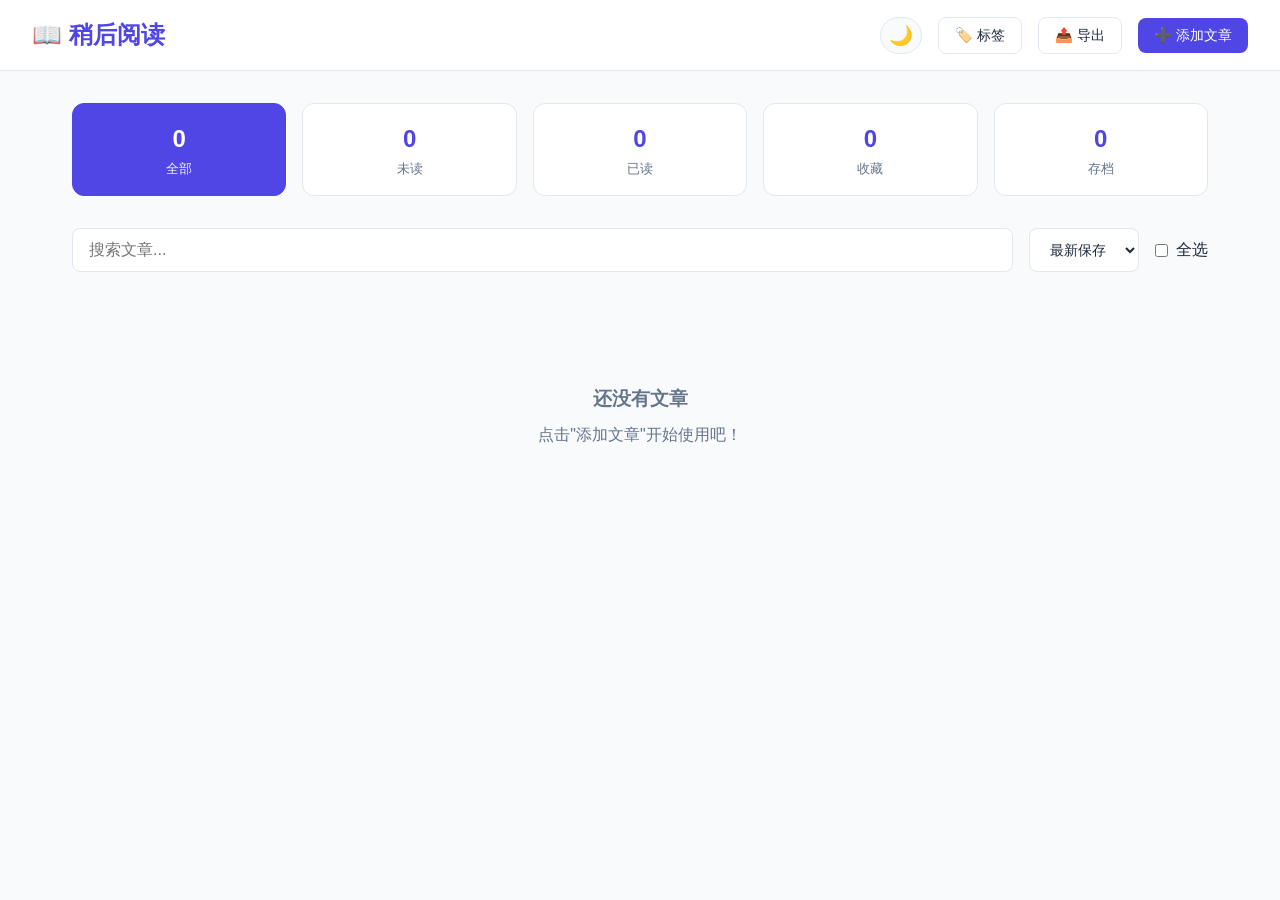
==== static/index_v3.html @ 55e2650b "v1.0.0: Initial release Features: - 文章抓取和保存 (trafilatura) - 标签管理 - 已读/收藏/存档 - 高亮笔记 - 批量操作 - 图片本地化 - " ====
<!DOCTYPE html>
<html lang="zh-CN">
<head>
    <meta charset="UTF-8">
    <meta name="viewport" content="width=device-width, initial-scale=1.0">
    <title>📖 稍后阅读 - ReadLater</title>
    <style>
        * {
            margin: 0;
            padding: 0;
            box-sizing: border-box;
        }
        
        :root {
            --primary: #4f46e5;
            --primary-light: #818cf8;
            --bg: #f8fafc;
            --card-bg: #ffffff;
            --text: #1e293b;
            --text-light: #64748b;
            --border: #e2e8f0;
            --success: #10b981;
            --warning: #f59e0b;
            --danger: #ef4444;
            --archive: #8b5cf6;
        }
        
        /* 暗色模式 */
        [data-theme="dark"] {
            --primary: #818cf8;
            --primary-light: #a5b4fc;
            --bg: #0f172a;
            --card-bg: #1e293b;
            --text: #f1f5f9;
            --text-light: #94a3b8;
            --border: #334155;
        }
        
        body {
            font-family: -apple-system, BlinkMacSystemFont, 'Segoe UI', Roboto, sans-serif;
            background: var(--bg);
            color: var(--text);
            line-height: 1.6;
        }
        
        /* 导航栏 */
        .navbar {
            background: var(--card-bg);
            border-bottom: 1px solid var(--border);
            padding: 1rem 2rem;
            display: flex;
            justify-content: space-between;
            align-items: center;
            position: sticky;
            top: 0;
            z-index: 100;
        }
        
        .navbar h1 {
            font-size: 1.5rem;
            color: var(--primary);
        }
        
        .navbar-actions {
            display: flex;
            gap: 1rem;
            align-items: center;
        }
        
        /* 按钮 */
        .btn {
            padding: 0.5rem 1rem;
            border-radius: 8px;
            border: none;
            cursor: pointer;
            font-size: 0.9rem;
            transition: all 0.2s;
            display: inline-flex;
            align-items: center;
            gap: 0.5rem;
        }
        
        .btn-primary {
            background: var(--primary);
            color: white;
        }
        
        .btn-primary:hover {
            background: var(--primary-light);
        }
        
        .btn-ghost {
            background: transparent;
            color: var(--text);
            border: 1px solid var(--border);
        }
        
        .btn-ghost:hover {
            background: var(--bg);
        }
        
        .btn-danger {
            background: var(--danger);
            color: white;
        }
        
        .btn-success {
            background: var(--success);
            color: white;
        }
        
        .btn-warning {
            background: var(--warning);
            color: white;
        }
        
        .btn-sm {
            padding: 0.3rem 0.6rem;
            font-size: 0.85rem;
        }
        
        /* 主布局 */
        .container {
            max-width: 1200px;
            margin: 0 auto;
            padding: 2rem;
        }
        
        /* 统计卡片 */
        .stats {
            display: grid;
            grid-template-columns: repeat(auto-fit, minmax(120px, 1fr));
            gap: 1rem;
            margin-bottom: 2rem;
        }
        
        .stat-card {
            background: var(--card-bg);
            border-radius: 12px;
            padding: 1rem;
            text-align: center;
            border: 1px solid var(--border);
            cursor: pointer;
            transition: all 0.2s;
        }
        
        .stat-card:hover {
            transform: translateY(-2px);
            box-shadow: 0 4px 12px rgba(0,0,0,0.1);
        }
        
        .stat-card.active {
            border-color: var(--primary);
            background: var(--primary);
            color: white;
        }
        
        .stat-number {
            font-size: 1.5rem;
            font-weight: bold;
            color: var(--primary);
        }
        
        .stat-card.active .stat-number {
            color: white;
        }
        
        .stat-label {
            color: var(--text-light);
            font-size: 0.8rem;
        }
        
        .stat-card.active .stat-label {
            color: rgba(255,255,255,0.9);
        }
        
        /* 搜索和工具栏 */
        .toolbar {
            display: flex;
            gap: 1rem;
            margin-bottom: 1.5rem;
            flex-wrap: wrap;
            align-items: center;
        }
        
        .search-input {
            flex: 1;
            min-width: 200px;
            padding: 0.75rem 1rem;
            border: 1px solid var(--border);
            border-radius: 8px;
            font-size: 1rem;
            outline: none;
            background: var(--card-bg);
            color: var(--text);
            transition: border-color 0.2s;
        }
        
        .search-input:focus {
            border-color: var(--primary);
        }
        
        .sort-select {
            padding: 0.75rem 1rem;
            border: 1px solid var(--border);
            border-radius: 8px;
            font-size: 0.9rem;
            background: var(--card-bg);
            color: var(--text);
            cursor: pointer;
        }
        
        /* 筛选按钮 */
        .filters {
            display: flex;
            gap: 0.5rem;
            margin-bottom: 1.5rem;
            flex-wrap: wrap;
        }
        
        .filter-btn {
            padding: 0.4rem 0.8rem;
            border-radius: 20px;
            border: 1px solid var(--border);
            background: var(--card-bg);
            cursor: pointer;
            font-size: 0.85rem;
            transition: all 0.2s;
            color: var(--text);
        }
        
        .filter-btn.active {
            background: var(--primary);
            color: white;
            border-color: var(--primary);
        }
        
        /* 批量操作栏 */
        .batch-bar {
            display: none;
            background: var(--card-bg);
            border: 1px solid var(--border);
            border-radius: 12px;
            padding: 1rem;
            margin-bottom: 1rem;
            align-items: center;
            justify-content: space-between;
        }
        
        .batch-bar.active {
            display: flex;
        }
        
        .batch-info {
            color: var(--text-light);
        }
        
        .batch-actions {
            display: flex;
            gap: 0.5rem;
        }
        
        /* 标签侧边栏 */
        .sidebar {
            position: fixed;
            right: -300px;
            top: 0;
            width: 300px;
            height: 100vh;
            background: var(--card-bg);
            border-left: 1px solid var(--border);
            padding: 1rem;
            transition: right 0.3s;
            z-index: 200;
            overflow-y: auto;
        }
        
        .sidebar.active {
            right: 0;
        }
        
        .sidebar-header {
            display: flex;
            justify-content: space-between;
            align-items: center;
            margin-bottom: 1rem;
            padding-bottom: 1rem;
            border-bottom: 1px solid var(--border);
        }
        
        .tag-list {
            display: flex;
            flex-wrap: wrap;
            gap: 0.5rem;
        }
        
        .tag-item {
            padding: 0.3rem 0.8rem;
            background: var(--bg);
            border-radius: 16px;
            font-size: 0.85rem;
            cursor: pointer;
            transition: all 0.2s;
            display: flex;
            align-items: center;
            gap: 0.5rem;
        }
        
        .tag-item:hover {
            background: var(--primary);
            color: white;
        }
        
        .tag-count {
            background: var(--border);
            padding: 0.1rem 0.4rem;
            border-radius: 10px;
            font-size: 0.75rem;
        }
        
        /* 文章列表 */
        .article-list {
            display: flex;
            flex-direction: column;
            gap: 1rem;
        }
        
        .article-card {
            background: var(--card-bg);
            border-radius: 12px;
            padding: 1.5rem;
            border: 1px solid var(--border);
            transition: all 0.2s;
            cursor: pointer;
            position: relative;
        }
        
        .article-card:hover {
            box-shadow: 0 4px 12px rgba(0,0,0,0.1);
            transform: translateY(-2px);
        }
        
        .article-card.read {
            opacity: 0.6;
        }
        
        .article-card.archived {
            border-left: 4px solid var(--archive);
        }
        
        .article-checkbox {
            position: absolute;
            top: 1rem;
            left: 1rem;
            width: 20px;
            height: 20px;
            cursor: pointer;
        }
        
        .article-card.selected {
            border-color: var(--primary);
            background: rgba(79, 70, 229, 0.05);
        }
        
        .article-cover {
            width: 100%;
            height: 160px;
            object-fit: cover;
            border-radius: 8px;
            margin-bottom: 1rem;
        }
        
        .article-title {
            font-size: 1.1rem;
            font-weight: 600;
            margin-bottom: 0.5rem;
            color: var(--text);
            padding-left: 30px;
        }
        
        .article-excerpt {
            color: var(--text-light);
            font-size: 0.9rem;
            margin-bottom: 1rem;
            display: -webkit-box;
            -webkit-line-clamp: 2;
            -webkit-box-orient: vertical;
            overflow: hidden;
        }
        
        .article-meta {
            display: flex;
            justify-content: space-between;
            align-items: center;
            font-size: 0.85rem;
            color: var(--text-light);
        }
        
        .article-tags {
            display: flex;
            gap: 0.5rem;
            flex-wrap: wrap;
        }
        
        .tag {
            padding: 0.2rem 0.6rem;
            background: var(--bg);
            border-radius: 12px;
            font-size: 0.8rem;
        }
        
        .article-actions {
            display: flex;
            gap: 0.5rem;
        }
        
        .action-btn {
            padding: 0.3rem 0.6rem;
            border: none;
            background: transparent;
            cursor: pointer;
            border-radius: 4px;
            font-size: 0.85rem;
            color: var(--text-light);
            transition: all 0.2s;
        }
        
        .action-btn:hover {
            background: var(--bg);
        }
        
        .favorite-btn.active {
            color: var(--warning);
        }
        
        .read-btn.active {
            color: var(--success);
        }
        
        .archive-btn.active {
            color: var(--archive);
        }
        
        /* 阅读视图 */
        .reading-view {
            display: none;
            position: fixed;
            top: 0;
            left: 0;
            right: 0;
            bottom: 0;
            background: var(--card-bg);
            z-index: 200;
            overflow-y: auto;
        }
        
        .reading-view.active {
            display: block;
        }
        
        .reading-header {
            position: sticky;
            top: 0;
            background: var(--card-bg);
            border-bottom: 1px solid var(--border);
            padding: 1rem 2rem;
            display: flex;
            justify-content: space-between;
            align-items: center;
        }
        
        .reading-content {
            max-width: 800px;
            margin: 0 auto;
            padding: 2rem;
        }
        
        .reading-content h1 {
            font-size: 1.8rem;
            margin-bottom: 1rem;
        }
        
        .reading-content .meta {
            color: var(--text-light);
            margin-bottom: 2rem;
            padding-bottom: 1rem;
            border-bottom: 1px solid var(--border);
        }
        
        .reading-content .article-body {
            line-height: 1.8;
            font-size: 1.05rem;
        }
        
        .reading-content .article-body p {
            margin-bottom: 1rem;
        }
        
        /* 模态框 */
        .modal-overlay {
            display: none;
            position: fixed;
            top: 0;
            left: 0;
            right: 0;
            bottom: 0;
            background: rgba(0,0,0,0.5);
            z-index: 300;
            justify-content: center;
            align-items: center;
        }
        
        .modal-overlay.active {
            display: flex;
        }
        
        .modal {
            background: var(--card-bg);
            border-radius: 16px;
            padding: 2rem;
            width: 90%;
            max-width: 500px;
            max-height: 90vh;
            overflow-y: auto;
        }
        
        .modal h2 {
            margin-bottom: 1.5rem;
        }
        
        .modal input, .modal textarea {
            width: 100%;
            padding: 0.75rem;
            border: 1px solid var(--border);
            border-radius: 8px;
            margin-bottom: 1rem;
            font-size: 1rem;
            background: var(--bg);
            color: var(--text);
        }
        
        .modal-actions {
            display: flex;
            justify-content: flex-end;
            gap: 1rem;
            margin-top: 1.5rem;
        }
        
        /* 导出菜单 */
        .dropdown {
            position: relative;
            display: inline-block;
        }
        
        .dropdown-content {
            display: none;
            position: absolute;
            right: 0;
            background: var(--card-bg);
            min-width: 150px;
            border-radius: 8px;
            border: 1px solid var(--border);
            box-shadow: 0 4px 12px rgba(0,0,0,0.15);
            z-index: 100;
        }
        
        .dropdown:hover .dropdown-content {
            display: block;
        }
        
        .dropdown-item {
            padding: 0.75rem 1rem;
            display: block;
            color: var(--text);
            text-decoration: none;
            transition: background 0.2s;
        }
        
        .dropdown-item:hover {
            background: var(--bg);
        }
        
        .dropdown-item:first-child {
            border-radius: 8px 8px 0 0;
        }
        
        .dropdown-item:last-child {
            border-radius: 0 0 8px 8px;
        }
        
        /* 主题切换 */
        .theme-toggle {
            background: var(--bg);
            border: 1px solid var(--border);
            border-radius: 20px;
            padding: 0.5rem;
            cursor: pointer;
            font-size: 1.2rem;
            line-height: 1;
        }
        
        /* 空状态 */
        .empty-state {
            text-align: center;
            padding: 4rem 2rem;
            color: var(--text-light);
        }
        
        .empty-state h3 {
            margin-bottom: 0.5rem;
        }
        
        /* 响应式 */
        @media (max-width: 768px) {
            .navbar {
                padding: 1rem;
            }
            
            .container {
                padding: 1rem;
            }
            
            .stats {
                grid-template-columns: repeat(2, 1fr);
            }
            
            .toolbar {
                flex-direction: column;
            }
            
            .search-input {
                width: 100%;
            }
            
            .batch-bar {
                flex-direction: column;
                gap: 1rem;
            }
            
            .sidebar {
                width: 100%;
                right: -100%;
            }
        }
    </style>
</head>
<body>
    <!-- 导航栏 -->
    <nav class="navbar">
        <h1>📖 稍后阅读</h1>
        <div class="navbar-actions">
            <button class="theme-toggle" onclick="toggleTheme()" title="切换主题">🌙</button>
            <button class="btn btn-ghost" onclick="toggleSidebar()">🏷️ 标签</button>
            <div class="dropdown">
                <button class="btn btn-ghost">📤 导出</button>
                <div class="dropdown-content">
                    <a class="dropdown-item" href="/api/export/json" target="_blank">JSON 格式</a>
                    <a class="dropdown-item" href="/api/export/csv" target="_blank">CSV 格式</a>
                    <a class="dropdown-item" href="/api/export/html" target="_blank">HTML 格式</a>
                </div>
            </div>
            <button class="btn btn-primary" onclick="showAddModal()">➕ 添加文章</button>
        </div>
    </nav>
    
    <!-- 主内容 -->
    <div class="container">
        <!-- 统计卡片 -->
        <div class="stats" id="stats">
            <div class="stat-card active" data-filter="all" onclick="setStatFilter('all', this)">
                <div class="stat-number" id="stat-total">0</div>
                <div class="stat-label">全部</div>
            </div>
            <div class="stat-card" data-filter="unread" onclick="setStatFilter('unread', this)">
                <div class="stat-number" id="stat-unread">0</div>
                <div class="stat-label">未读</div>
            </div>
            <div class="stat-card" data-filter="read" onclick="setStatFilter('read', this)">
                <div class="stat-number" id="stat-read">0</div>
                <div class="stat-label">已读</div>
            </div>
            <div class="stat-card" data-filter="favorites" onclick="setStatFilter('favorites', this)">
                <div class="stat-number" id="stat-favorites">0</div>
                <div class="stat-label">收藏</div>
            </div>
            <div class="stat-card" data-filter="archived" onclick="setStatFilter('archived', this)">
                <div class="stat-number" id="stat-archived">0</div>
                <div class="stat-label">存档</div>
            </div>
        </div>
        
        <!-- 工具栏 -->
        <div class="toolbar">
            <input type="text" class="search-input" id="searchInput" placeholder="搜索文章..." oninput="debounceSearch()">
            <select class="sort-select" id="sortSelect" onchange="loadArticles()">
                <option value="created_at-desc">最新保存</option>
                <option value="created_at-asc">最早保存</option>
                <option value="title-asc">标题 A-Z</option>
                <option value="title-desc">标题 Z-A</option>
                <option value="word_count-desc">字数最多</option>
                <option value="word_count-asc">字数最少</option>
            </select>
            <label style="display: flex; align-items: center; gap: 0.5rem; cursor: pointer;">
                <input type="checkbox" id="selectAll" onchange="toggleSelectAll()">
                <span>全选</span>
            </label>
        </div>
        
        <!-- 批量操作栏 -->
        <div class="batch-bar" id="batchBar">
            <div class="batch-info">已选择 <span id="selectedCount">0</span> 篇文章</div>
            <div class="batch-actions">
                <button class="btn btn-sm btn-success" onclick="batchAction('mark_read')">✓ 标记已读</button>
                <button class="btn btn-sm btn-ghost" onclick="batchAction('mark_unread')">○ 标记未读</button>
                <button class="btn btn-sm btn-warning" onclick="batchAction('favorite')">⭐ 收藏</button>
                <button class="btn btn-sm btn-ghost" onclick="batchAction('archive')">📦 存档</button>
                <button class="btn btn-sm btn-danger" onclick="batchAction('delete')">🗑️ 删除</button>
            </div>
        </div>
        
        <!-- 筛选 -->
        <div class="filters" id="tagFilters">
            <!-- 动态生成标签筛选 -->
        </div>
        
        <!-- 文章列表 -->
        <div class="article-list" id="articleList">
            <div class="empty-state">
                <h3>还没有文章</h3>
                <p>点击"添加文章"开始使用吧！</p>
            </div>
        </div>
    </div>
    
    <!-- 标签侧边栏 -->
    <div class="sidebar" id="tagSidebar">
        <div class="sidebar-header">
            <h3>🏷️ 标签管理</h3>
            <button class="btn btn-ghost btn-sm" onclick="toggleSidebar()">✕</button>
        </div>
        <div class="tag-list" id="tagList">
            <!-- 动态生成 -->
        </div>
    </div>
    
    <!-- 添加文章模态框 -->
    <div class="modal-overlay" id="addModal">
        <div class="modal">
            <h2>➕ 添加文章</h2>
            <input type="url" id="articleUrl" placeholder="输入文章链接...">
            <input type="text" id="articleTitle" placeholder="标题（可选，自动获取）">
            <input type="text" id="articleTags" placeholder="标签（用逗号分隔）">
            <div class="modal-actions">
                <button class="btn btn-ghost" onclick="hideAddModal()">取消</button>
                <button class="btn btn-primary" onclick="addArticle()">保存</button>
            </div>
        </div>
    </div>
    
    <!-- 阅读视图 -->
    <div class="reading-view" id="readingView">
        <div class="reading-header">
            <button class="btn btn-ghost" onclick="closeReadingView()">← 返回</button>
            <div class="article-actions">
                <button class="action-btn" id="readingFavoriteBtn" onclick="toggleReadingFavorite()">☆</button>
                <button class="action-btn" id="readingReadBtn" onclick="toggleReadingRead()">○</button>
                <button class="action-btn" id="readingArchiveBtn" onclick="toggleReadingArchive()">📦</button>
                <a id="readingSourceLink" href="#" target="_blank" class="btn btn-ghost btn-sm">🔗 原文</a>
            </div>
        </div>
        <div class="reading-content" id="readingContent">
            <!-- 动态加载 -->
        </div>
    </div>

    <script>
        // 全局状态
        let articles = [];
        let currentFilter = 'all';
        let currentTag = null;
        let selectedArticles = new Set();
        let currentReadingArticle = null;
        let searchTimeout = null;

        // 初始化
        document.addEventListener('DOMContentLoaded', () => {
            loadStats();
            loadArticles();
            loadTags();
            
            // 加载主题
            const savedTheme = localStorage.getItem('theme') || 'light';
            document.documentElement.setAttribute('data-theme', savedTheme);
            updateThemeButton();
        });

        // 主题切换
        function toggleTheme() {
            const current = document.documentElement.getAttribute('data-theme');
            const newTheme = current === 'dark' ? 'light' : 'dark';
            document.documentElement.setAttribute('data-theme', newTheme);
            localStorage.setItem('theme', newTheme);
            updateThemeButton();
        }

        function updateThemeButton() {
            const btn = document.querySelector('.theme-toggle');
            const theme = document.documentElement.getAttribute('data-theme');
            btn.textContent = theme === 'dark' ? '☀️' : '🌙';
        }

        // 标签侧边栏
        function toggleSidebar() {
            document.getElementById('tagSidebar').classList.toggle('active');
        }

        // 统计卡片筛选
        function setStatFilter(filter, element) {
            currentFilter = filter;
            currentTag = null;
            
            document.querySelectorAll('.stat-card').forEach(card => card.classList.remove('active'));
            element.classList.add('active');
            
            loadArticles();
        }

        // 标签筛选
        function setTagFilter(tag) {
            currentTag = tag;
            currentFilter = 'all';
            
            document.querySelectorAll('.stat-card').forEach(card => card.classList.remove('active'));
            document.querySelector('.stat-card[data-filter="all"]').classList.add('active');
            
            loadArticles();
        }

        // 防抖搜索
        function debounceSearch() {
            clearTimeout(searchTimeout);
            searchTimeout = setTimeout(loadArticles, 300);
        }

        // 加载统计
        async function loadStats() {
            try {
                const response = await fetch('/api/stats');
                const stats = await response.json();
                
                document.getElementById('stat-total').textContent = stats.total;
                document.getElementById('stat-unread').textContent = stats.unread;
                document.getElementById('stat-read').textContent = stats.read;
                document.getElementById('stat-favorites').textContent = stats.favorites;
                document.getElementById('stat-archived').textContent = stats.archived;
            } catch (error) {
                console.error('加载统计失败:', error);
            }
        }

        // 加载文章
        async function loadArticles() {
            const search = document.getElementById('searchInput').value;
            const [sort, order] = document.getElementById('sortSelect').value.split('-');
            
            let url = `/api/articles?sort=${sort}&order=${order}`;
            
            if (search) url += `&search=${encodeURIComponent(search)}`;
            if (currentTag) url += `&tag=${encodeURIComponent(currentTag)}`;
            
            switch (currentFilter) {
                case 'unread':
                    url += '&is_read=false';
                    break;
                case 'read':
                    url += '&is_read=true';
                    break;
                case 'favorites':
                    url += '&is_favorite=true';
                    break;
                case 'archived':
                    url += '&is_archived=true';
                    break;
            }
            
            try {
                const response = await fetch(url);
                const data = await response.json();
                
                articles = data.articles;
                renderArticles();
            } catch (error) {
                console.error('加载文章失败:', error);
            }
        }

        // 渲染文章列表
        function renderArticles() {
            const list = document.getElementById('articleList');
            
            if (articles.length === 0) {
                list.innerHTML = `
                    <div class="empty-state">
                        <h3>没有找到文章</h3>
                        <p>试试其他筛选条件或添加新文章</p>
                    </div>
                `;
                return;
            }
            
            list.innerHTML = articles.map(article => `
                <div class="article-card ${article.is_read ? 'read' : ''} ${article.is_archived ? 'archived' : ''} ${selectedArticles.has(article.id) ? 'selected' : ''}" data-id="${article.id}">
                    <input type="checkbox" class="article-checkbox" ${selectedArticles.has(article.id) ? 'checked' : ''} onchange="toggleSelect(${article.id})" onclick="event.stopPropagation()">
                    ${article.cover_image ? `<img class="article-cover" src="${article.cover_image}" alt="">` : ''}
                    <h3 class="article-title" onclick="openArticle(${article.id})">${article.title}</h3>
                    <p class="article-excerpt">${article.excerpt}</p>
                    <div class="article-meta">
                        <div class="article-tags">
                            ${article.tags.map(tag => `<span class="tag">${tag}</span>`).join('')}
                        </div>
                        <span>${article.domain || ''} · ${article.word_count}字 · ${article.reading_time}分钟</span>
                    </div>
                    <div class="article-actions" onclick="event.stopPropagation()">
                        <button class="action-btn favorite-btn ${article.is_favorite ? 'active' : ''}" onclick="toggleFavorite(${article.id})" title="收藏">
                            ${article.is_favorite ? '⭐' : '☆'}
                        </button>
                        <button class="action-btn read-btn ${article.is_read ? 'active' : ''}" onclick="toggleRead(${article.id})" title="已读">
                            ${article.is_read ? '✅' : '○'}
                        </button>
                        <button class="action-btn archive-btn ${article.is_archived ? 'active' : ''}" onclick="toggleArchive(${article.id})" title="存档">
                            ${article.is_archived ? '📦' : '📥'}
                        </button>
                        <button class="action-btn" onclick="deleteArticle(${article.id})" title="删除">🗑️</button>
                    </div>
                </div>
            `).join('');
        }

        // 加载标签
        async function loadTags() {
            try {
                const response = await fetch('/api/tags');
                const data = await response.json();
                
                const tagList = document.getElementById('tagList');
                const tagFilters = document.getElementById('tagFilters');
                
                tagList.innerHTML = data.tags.map(tag => `
                    <div class="tag-item" onclick="setTagFilter('${tag.name}')">
                        ${tag.name}
                        <span class="tag-count">${tag.count}</span>
                    </div>
                `).join('');
                
                tagFilters.innerHTML = `
                    <button class="filter-btn ${!currentTag ? 'active' : ''}" onclick="setTagFilter(null)">全部标签</button>
                    ${data.tags.slice(0, 10).map(tag => `
                        <button class="filter-btn ${currentTag === tag.name ? 'active' : ''}" onclick="setTagFilter('${tag.name}')">
                            ${tag.name} (${tag.count})
                        </button>
                    `).join('')}
                `;
            } catch (error) {
                console.error('加载标签失败:', error);
            }
        }

        // 选择操作
        function toggleSelect(id) {
            if (selectedArticles.has(id)) {
                selectedArticles.delete(id);
            } else {
                selectedArticles.add(id);
            }
            updateBatchBar();
            renderArticles();
        }

        function toggleSelectAll() {
            const allChecked = selectedArticles.size === articles.length;
            
            if (allChecked) {
                selectedArticles.clear();
            } else {
                articles.forEach(a => selectedArticles.add(a.id));
            }
            
            updateBatchBar();
            renderArticles();
        }

        function updateBatchBar() {
            const batchBar = document.getElementById('batchBar');
            const count = document.getElementById('selectedCount');
            
            if (selectedArticles.size > 0) {
                batchBar.classList.add('active');
                count.textContent = selectedArticles.size;
            } else {
                batchBar.classList.remove('active');
            }
        }

        // 批量操作
        async function batchAction(action) {
            if (selectedArticles.size === 0) return;
            
            if (action === 'delete' && !confirm(`确定删除 ${selectedArticles.size} 篇文章？`)) {
                return;
            }
            
            try {
                const response = await fetch('/api/articles/batch', {
                    method: 'POST',
                    headers: { 'Content-Type': 'application/json' },
                    body: JSON.stringify({
                        article_ids: Array.from(selectedArticles),
                        action: action
                    })
                });
                
                if (response.ok) {
                    selectedArticles.clear();
                    updateBatchBar();
                    loadStats();
                    loadArticles();
                }
            } catch (error) {
                console.error('批量操作失败:', error);
            }
        }

        // 文章操作
        async function toggleFavorite(id) {
            const article = articles.find(a => a.id === id);
            await updateArticle(id, { is_favorite: !article.is_favorite });
            loadStats();
            loadArticles();
        }

        async function toggleRead(id) {
            const article = articles.find(a => a.id === id);
            await updateArticle(id, { is_read: !article.is_read });
            loadStats();
            loadArticles();
        }

        async function toggleArchive(id) {
            const article = articles.find(a => a.id === id);
            await updateArticle(id, { is_archived: !article.is_archived });
            loadStats();
            loadArticles();
        }

        async function updateArticle(id, data) {
            try {
                await fetch(`/api/articles/${id}`, {
                    method: 'PUT',
                    headers: { 'Content-Type': 'application/json' },
                    body: JSON.stringify(data)
                });
            } catch (error) {
                console.error('更新文章失败:', error);
            }
        }

        async function deleteArticle(id) {
            if (!confirm('确定删除这篇文章？')) return;
            
            try {
                await fetch(`/api/articles/${id}`, { method: 'DELETE' });
                loadStats();
                loadArticles();
            } catch (error) {
                console.error('删除文章失败:', error);
            }
        }

        // 打开阅读视图
        function formatContent(content) {
            if (!content) return '';
            
            // 将Markdown图片语法转换为HTML
            let formatted = content.replace(/!\[([^\]]*)\]\(([^)]+)\)/g, '<img src="$2" alt="$1" style="max-width: 100%; height: auto; border-radius: 8px; margin: 1rem 0;">');
            
            // 将HTML img标签添加样式
            formatted = formatted.replace(/<img([^>]+)>/g, '<img$1 style="max-width: 100%; height: auto; border-radius: 8px; margin: 1rem 0;">');
            
            // 将换行符转换为<br>
            formatted = formatted.replace(/\n/g, '<br>');
            
            return formatted;
        }

        async function openArticle(id) {
            try {
                const response = await fetch(`/api/articles/${id}`);
                const article = await response.json();
                
                currentReadingArticle = article;
                
                document.getElementById('readingContent').innerHTML = `
                    <h1>${article.title}</h1>
                    <div class="meta">
                        <span>${article.domain}</span> · 
                        <span>${article.word_count}字</span> · 
                        <span>${article.reading_time}分钟</span> · 
                        <span>${new Date(article.created_at).toLocaleDateString()}</span>
                    </div>
                    <div class="article-body">
                        ${formatContent(article.content)}
                    </div>
                `;
                
                document.getElementById('readingSourceLink').href = article.url;
                document.getElementById('readingFavoriteBtn').textContent = article.is_favorite ? '⭐' : '☆';
                document.getElementById('readingReadBtn').textContent = article.is_read ? '✅' : '○';
                document.getElementById('readingArchiveBtn').textContent = article.is_archived ? '📦' : '📥';
                
                document.getElementById('readingView').classList.add('active');
                
                // 标记为已读
                if (!article.is_read) {
                    await updateArticle(id, { is_read: true });
                }
            } catch (error) {
                console.error('加载文章失败:', error);
            }
        }

        function closeReadingView() {
            document.getElementById('readingView').classList.remove('active');
            currentReadingArticle = null;
            loadArticles();
            loadStats();
        }

        async function toggleReadingFavorite() {
            if (!currentReadingArticle) return;
            await updateArticle(currentReadingArticle.id, { is_favorite: !currentReadingArticle.is_favorite });
            currentReadingArticle.is_favorite = !currentReadingArticle.is_favorite;
            document.getElementById('readingFavoriteBtn').textContent = currentReadingArticle.is_favorite ? '⭐' : '☆';
        }

        async function toggleReadingRead() {
            if (!currentReadingArticle) return;
            await updateArticle(currentReadingArticle.id, { is_read: !currentReadingArticle.is_read });
            currentReadingArticle.is_read = !currentReadingArticle.is_read;
            document.getElementById('readingReadBtn').textContent = currentReadingArticle.is_read ? '✅' : '○';
        }

        async function toggleReadingArchive() {
            if (!currentReadingArticle) return;
            await updateArticle(currentReadingArticle.id, { is_archived: !currentReadingArticle.is_archived });
            currentReadingArticle.is_archived = !currentReadingArticle.is_archived;
            document.getElementById('readingArchiveBtn').textContent = currentReadingArticle.is_archived ? '📦' : '📥';
        }

        // 添加文章
        function showAddModal() {
            document.getElementById('addModal').classList.add('active');
            document.getElementById('articleUrl').focus();
        }

        function hideAddModal() {
            document.getElementById('addModal').classList.remove('active');
            document.getElementById('articleUrl').value = '';
            document.getElementById('articleTitle').value = '';
            document.getElementById('articleTags').value = '';
        }

        async function addArticle() {
            const url = document.getElementById('articleUrl').value;
            const title = document.getElementById('articleTitle').value;
            const tagsStr = document.getElementById('articleTags').value;
            
            if (!url) {
                alert('请输入文章链接');
                return;
            }
            
            const tags = tagsStr ? tagsStr.split(',').map(t => t.trim()).filter(t => t) : [];
            
            try {
                const response = await fetch('/api/save', {
                    method: 'POST',
                    headers: { 'Content-Type': 'application/json' },
                    body: JSON.stringify({ url, title: title || undefined, tags })
                });
                
                const data = await response.json();
                
                if (data.success) {
                    hideAddModal();
                    loadStats();
                    loadArticles();
                    loadTags();
                } else {
                    alert('保存失败：' + (data.detail || '未知错误'));
                }
            } catch (error) {
                alert('保存失败：' + error.message);
            }
        }

        // ESC 键关闭模态框
        document.addEventListener('keydown', (e) => {
            if (e.key === 'Escape') {
                hideAddModal();
                closeReadingView();
                document.getElementById('tagSidebar').classList.remove('active');
            }
        });
    </script>
</body>
</html>
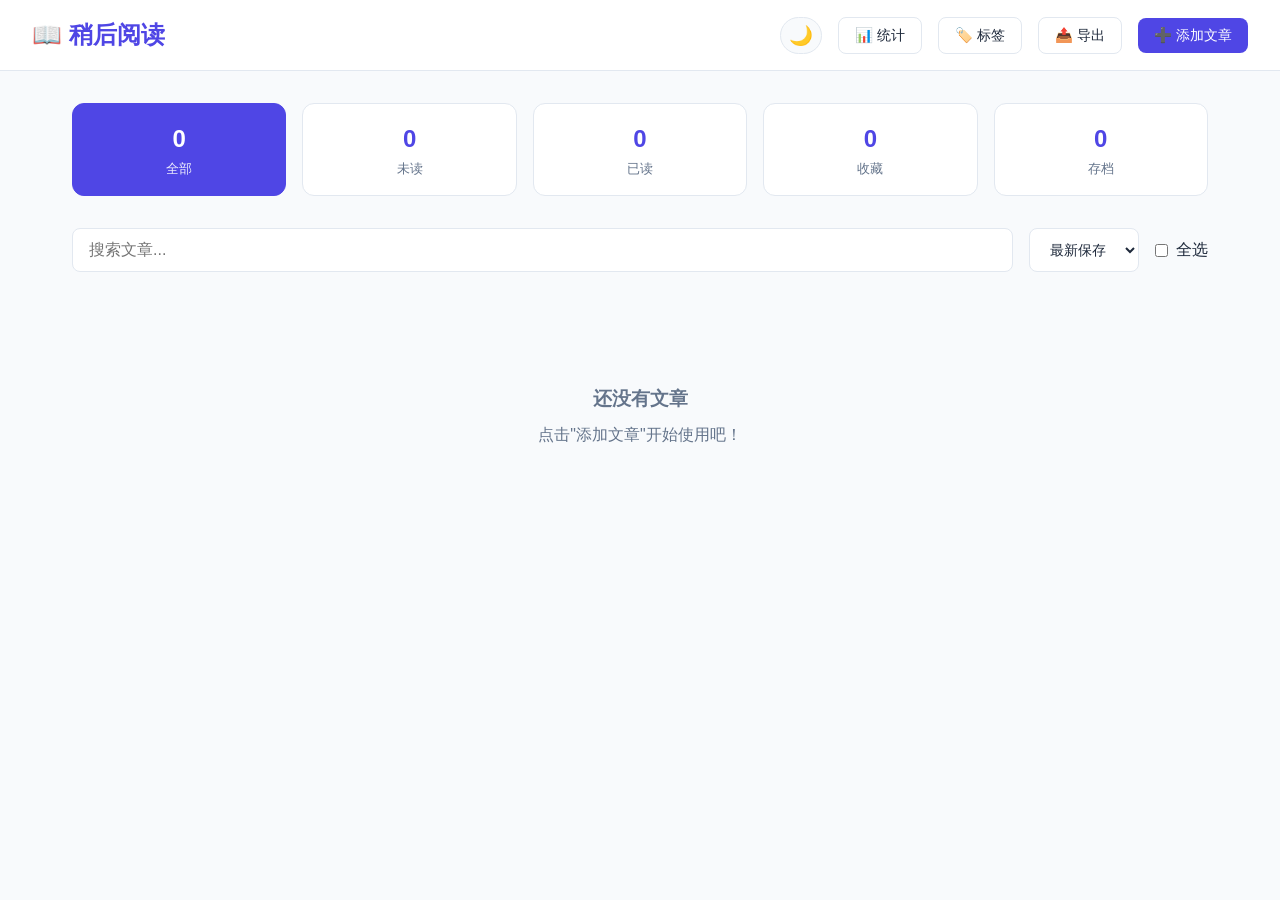
==== commit 536db122: "feat: 优化前端 UI/UX - 添加 RSS 订阅管理界面 - 添加详细阅读统计面板 - 添加 EPUB 导出选项 - 添加统计按钮到导航栏 - 添加 CSS 样式支持新功能" ====
--- a/static/index_v3.html
+++ b/static/index_v3.html
@@ -610,6 +610,189 @@
             margin-bottom: 0.5rem;
         }
         
+        /* RSS 相关样式 */
+        .rss-form {
+            padding: 1rem;
+            border-bottom: 1px solid var(--border);
+        }
+        
+        .rss-form input {
+            width: 100%;
+            padding: 0.5rem;
+            margin-bottom: 0.5rem;
+            border: 1px solid var(--border);
+            border-radius: 6px;
+            font-size: 0.9rem;
+        }
+        
+        .btn-block {
+            width: 100%;
+            margin-top: 0.5rem;
+        }
+        
+        .rss-list {
+            padding: 1rem;
+            overflow-y: auto;
+            max-height: calc(100vh - 300px);
+        }
+        
+        .rss-item {
+            background: var(--card-bg);
+            border: 1px solid var(--border);
+            border-radius: 8px;
+            padding: 1rem;
+            margin-bottom: 0.75rem;
+        }
+        
+        .rss-info h4 {
+            font-size: 0.95rem;
+            margin-bottom: 0.25rem;
+        }
+        
+        .rss-info p {
+            font-size: 0.8rem;
+            color: var(--text-light);
+            word-break: break-all;
+            margin-bottom: 0.5rem;
+        }
+        
+        .rss-meta {
+            font-size: 0.75rem;
+            color: var(--text-light);
+        }
+        
+        .rss-actions {
+            display: flex;
+            gap: 0.5rem;
+            margin-top: 0.75rem;
+        }
+        
+        .empty-message {
+            text-align: center;
+            color: var(--text-light);
+            padding: 2rem;
+        }
+        
+        /* 统计面板样式 */
+        .modal-lg {
+            max-width: 800px;
+            max-height: 80vh;
+            overflow-y: auto;
+        }
+        
+        .modal-header {
+            display: flex;
+            justify-content: space-between;
+            align-items: center;
+            margin-bottom: 1.5rem;
+        }
+        
+        .stats-grid {
+            display: grid;
+            grid-template-columns: repeat(2, 1fr);
+            gap: 1rem;
+            margin-bottom: 1.5rem;
+        }
+        
+        .stat-box {
+            background: var(--bg);
+            border-radius: 8px;
+            padding: 1rem;
+            text-align: center;
+        }
+        
+        .stat-box h4 {
+            font-size: 0.85rem;
+            color: var(--text-light);
+            margin-bottom: 0.5rem;
+        }
+        
+        .stat-value {
+            font-size: 1.5rem;
+            font-weight: bold;
+            color: var(--primary);
+        }
+        
+        .stats-section {
+            margin-bottom: 1.5rem;
+        }
+        
+        .stats-section h4 {
+            margin-bottom: 1rem;
+            font-size: 1rem;
+        }
+        
+        .chart-container {
+            display: flex;
+            flex-direction: column;
+            gap: 0.5rem;
+        }
+        
+        .chart-bar {
+            display: flex;
+            align-items: center;
+            gap: 0.5rem;
+        }
+        
+        .chart-label {
+            width: 60px;
+            font-size: 0.85rem;
+            color: var(--text-light);
+        }
+        
+        .chart-fill {
+            height: 20px;
+            background: linear-gradient(90deg, var(--primary), var(--primary-light));
+            border-radius: 4px;
+            min-width: 10px;
+        }
+        
+        .chart-value {
+            font-size: 0.85rem;
+            color: var(--text);
+        }
+        
+        .tag-cloud {
+            display: flex;
+            flex-wrap: wrap;
+            gap: 0.75rem;
+        }
+        
+        .tag-item {
+            cursor: pointer;
+            color: var(--primary);
+            transition: color 0.2s;
+        }
+        
+        .tag-item:hover {
+            color: var(--primary-light);
+            text-decoration: underline;
+        }
+        
+        .domain-list {
+            display: flex;
+            flex-direction: column;
+            gap: 0.5rem;
+        }
+        
+        .domain-item {
+            display: flex;
+            justify-content: space-between;
+            align-items: center;
+            padding: 0.75rem;
+            background: var(--bg);
+            border-radius: 6px;
+        }
+        
+        .domain-name {
+            font-weight: 500;
+        }
+        
+        .domain-count, .domain-words {
+            font-size: 0.85rem;
+            color: var(--text-light);
+        }
+        
         /* 响应式 */
         @media (max-width: 768px) {
             .navbar {
@@ -650,6 +833,7 @@
         <h1>📖 稍后阅读</h1>
         <div class="navbar-actions">
             <button class="theme-toggle" onclick="toggleTheme()" title="切换主题">🌙</button>
+            <button class="btn btn-ghost" onclick="showStatsPanel()">📊 统计</button>
             <button class="btn btn-ghost" onclick="toggleSidebar()">🏷️ 标签</button>
             <div class="dropdown">
                 <button class="btn btn-ghost">📤 导出</button>
@@ -657,6 +841,7 @@
                     <a class="dropdown-item" href="/api/export/json" target="_blank">JSON 格式</a>
                     <a class="dropdown-item" href="/api/export/csv" target="_blank">CSV 格式</a>
                     <a class="dropdown-item" href="/api/export/html" target="_blank">HTML 格式</a>
+                    <a class="dropdown-item" href="/api/export/epub" target="_blank">EPUB 格式</a>
                 </div>
             </div>
             <button class="btn btn-primary" onclick="showAddModal()">➕ 添加文章</button>
@@ -740,6 +925,36 @@
         </div>
         <div class="tag-list" id="tagList">
             <!-- 动态生成 -->
+        </div>
+    </div>
+    
+    <!-- RSS 订阅侧边栏 -->
+    <div class="sidebar" id="rssSidebar">
+        <div class="sidebar-header">
+            <h3>📡 RSS 订阅</h3>
+            <button class="btn btn-ghost btn-sm" onclick="toggleRSSSidebar()">✕</button>
+        </div>
+        <div class="rss-form">
+            <input type="url" id="rssUrl" placeholder="输入 RSS 链接...">
+            <input type="text" id="rssTags" placeholder="标签（用逗号分隔）">
+            <button class="btn btn-primary btn-block" onclick="addRSSSubscription()">➕ 添加订阅</button>
+            <button class="btn btn-ghost btn-block" onclick="fetchAllRSSFeeds()">🔄 抓取全部</button>
+        </div>
+        <div class="rss-list" id="rssContainer">
+            <!-- 动态生成 -->
+        </div>
+    </div>
+    
+    <!-- 统计面板 -->
+    <div class="modal-overlay" id="statsPanel">
+        <div class="modal modal-lg">
+            <div class="modal-header">
+                <h2>📊 阅读统计</h2>
+                <button class="btn btn-ghost btn-sm" onclick="hideStatsPanel()">✕</button>
+            </div>
+            <div class="stats-content" id="statsContainer">
+                <!-- 动态生成 -->
+            </div>
         </div>
     </div>
     
@@ -812,6 +1027,11 @@
         // 标签侧边栏
         function toggleSidebar() {
             document.getElementById('tagSidebar').classList.toggle('active');
+        }
+
+        // RSS 侧边栏
+        function toggleRSSSidebar() {
+            document.getElementById('rssSidebar').classList.toggle('active');
         }
 
         // 统计卡片筛选
@@ -1211,6 +1431,226 @@
                 document.getElementById('tagSidebar').classList.remove('active');
             }
         });
+
+        // ==================== RSS 订阅功能 ====================
+
+        let rssSubscriptions = [];
+
+        // 加载 RSS 订阅列表
+        async function loadRSSSubscriptions() {
+            try {
+                const response = await fetch('/api/rss/subscriptions');
+                const data = await response.json();
+                rssSubscriptions = data.subscriptions || [];
+                renderRSSSubscriptions();
+            } catch (error) {
+                console.error('加载 RSS 订阅失败:', error);
+            }
+        }
+
+        // 渲染 RSS 订阅列表
+        function renderRSSSubscriptions() {
+            const container = document.getElementById('rssContainer');
+            if (!container) return;
+
+            if (rssSubscriptions.length === 0) {
+                container.innerHTML = '<p class="empty-message">暂无 RSS 订阅</p>';
+                return;
+            }
+
+            container.innerHTML = rssSubscriptions.map(sub => `
+                <div class="rss-item" data-id="${sub.id}">
+                    <div class="rss-info">
+                        <h4>${sub.title || sub.url}</h4>
+                        <p>${sub.url}</p>
+                        <span class="rss-meta">
+                            ${sub.tags.map(t => `<span class="tag">${t}</span>`).join('')}
+                            ${sub.last_fetched ? ` · 最后抓取: ${new Date(sub.last_fetched).toLocaleDateString()}` : ''}
+                        </span>
+                    </div>
+                    <div class="rss-actions">
+                        <button class="btn btn-sm" onclick="fetchRSSFeed(${sub.id})">🔄 抓取</button>
+                        <button class="btn btn-sm btn-ghost" onclick="deleteRSSFeed(${sub.id})">🗑️</button>
+                    </div>
+                </div>
+            `).join('');
+        }
+
+        // 添加 RSS 订阅
+        async function addRSSSubscription() {
+            const url = document.getElementById('rssUrl').value;
+            const tagsStr = document.getElementById('rssTags').value;
+
+            if (!url) {
+                alert('请输入 RSS 链接');
+                return;
+            }
+
+            const tags = tagsStr ? tagsStr.split(',').map(t => t.trim()).filter(t => t) : [];
+
+            try {
+                const response = await fetch('/api/rss/subscribe', {
+                    method: 'POST',
+                    headers: { 'Content-Type': 'application/json' },
+                    body: JSON.stringify({ url, tags })
+                });
+
+                const data = await response.json();
+
+                if (data.success) {
+                    document.getElementById('rssUrl').value = '';
+                    document.getElementById('rssTags').value = '';
+                    loadRSSSubscriptions();
+                } else {
+                    alert('添加失败：' + (data.detail || '未知错误'));
+                }
+            } catch (error) {
+                alert('添加失败：' + error.message);
+            }
+        }
+
+        // 抓取单个 RSS 订阅
+        async function fetchRSSFeed(feedId) {
+            try {
+                const response = await fetch(`/api/rss/fetch/${feedId}`, {
+                    method: 'POST'
+                });
+                const data = await response.json();
+
+                if (data.success) {
+                    alert(`抓取完成！共 ${data.total_items} 篇，新增 ${data.saved_count} 篇`);
+                    loadArticles();
+                    loadStats();
+                } else {
+                    alert('抓取失败：' + (data.detail || '未知错误'));
+                }
+            } catch (error) {
+                alert('抓取失败：' + error.message);
+            }
+        }
+
+        // 抓取所有 RSS 订阅
+        async function fetchAllRSSFeeds() {
+            try {
+                const response = await fetch('/api/rss/fetch-all', {
+                    method: 'POST'
+                });
+                const data = await response.json();
+
+                let totalSaved = 0;
+                data.results.forEach(r => {
+                    if (r.success) totalSaved += r.saved_count;
+                });
+
+                alert(`全部抓取完成！共新增 ${totalSaved} 篇文章`);
+                loadArticles();
+                loadStats();
+            } catch (error) {
+                alert('抓取失败：' + error.message);
+            }
+        }
+
+        // 删除 RSS 订阅
+        async function deleteRSSFeed(feedId) {
+            if (!confirm('确定要删除这个订阅吗？')) return;
+
+            try {
+                await fetch(`/api/rss/subscriptions/${feedId}`, {
+                    method: 'DELETE'
+                });
+                loadRSSSubscriptions();
+            } catch (error) {
+                alert('删除失败：' + error.message);
+            }
+        }
+
+        // ==================== 统计面板 ====================
+
+        // 加载详细统计
+        async function loadDetailedStats() {
+            try {
+                const response = await fetch('/api/stats/detailed');
+                const stats = await response.json();
+                renderStatsPanel(stats);
+            } catch (error) {
+                console.error('加载统计失败:', error);
+            }
+        }
+
+        // 渲染统计面板
+        function renderStatsPanel(stats) {
+            const container = document.getElementById('statsContainer');
+            if (!container) return;
+
+            container.innerHTML = `
+                <div class="stats-grid">
+                    <div class="stat-box">
+                        <h4>阅读完成率</h4>
+                        <div class="stat-value">${stats.completion_rate}%</div>
+                    </div>
+                    <div class="stat-box">
+                        <h4>平均字数</h4>
+                        <div class="stat-value">${stats.avg_words}</div>
+                    </div>
+                </div>
+
+                <div class="stats-section">
+                    <h4>📊 阅读时间分布</h4>
+                    <div class="chart-container">
+                        ${stats.reading_time_distribution.map(item => `
+                            <div class="chart-bar">
+                                <span class="chart-label">${item.range}</span>
+                                <div class="chart-fill" style="width: ${(item.count / Math.max(...stats.reading_time_distribution.map(i => i.count))) * 100}%"></div>
+                                <span class="chart-value">${item.count}</span>
+                            </div>
+                        `).join('')}
+                    </div>
+                </div>
+
+                <div class="stats-section">
+                    <h4>🏷️ 热门标签</h4>
+                    <div class="tag-cloud">
+                        ${stats.tag_stats.slice(0, 15).map(item => `
+                            <span class="tag-item" style="font-size: ${Math.min(1.5, 0.8 + item.count / 5)}rem" onclick="setTagFilter('${item.tag}')">
+                                ${item.tag} (${item.count})
+                            </span>
+                        `).join('')}
+                    </div>
+                </div>
+
+                <div class="stats-section">
+                    <h4>🌐 热门网站</h4>
+                    <div class="domain-list">
+                        ${stats.top_domains.slice(0, 8).map(item => `
+                            <div class="domain-item">
+                                <span class="domain-name">${item.domain}</span>
+                                <span class="domain-count">${item.count} 篇</span>
+                                <span class="domain-words">平均 ${item.avg_words} 字</span>
+                            </div>
+                        `).join('')}
+                    </div>
+                </div>
+            `;
+        }
+
+        // 显示统计面板
+        function showStatsPanel() {
+            document.getElementById('statsPanel').classList.add('active');
+            loadDetailedStats();
+        }
+
+        // 隐藏统计面板
+        function hideStatsPanel() {
+            document.getElementById('statsPanel').classList.remove('active');
+        }
+
+        // ==================== 导出功能 ====================
+
+        // 导出文章
+        function exportArticles(format) {
+            const url = `/api/export/${format}`;
+            window.open(url, '_blank');
+        }
     </script>
 </body>
 </html>
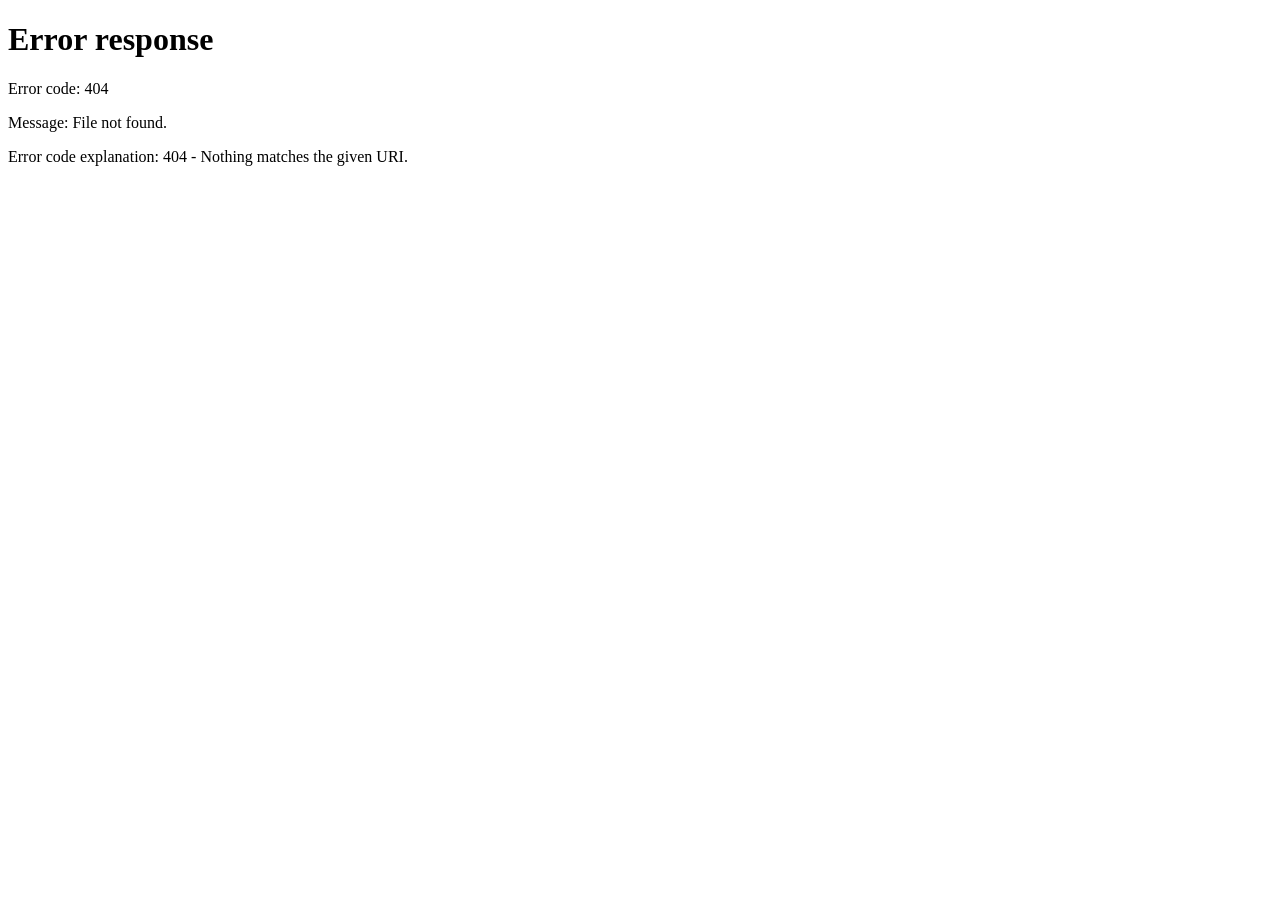
==== commit 8494b62a: "initial commit with README" ====
--- a/static/index_v3.html
+++ b/static/index_v3.html
@@ -4,7 +4,10 @@
     <meta charset="UTF-8">
     <meta name="viewport" content="width=device-width, initial-scale=1.0">
     <title>📖 稍后阅读 - ReadLater</title>
+    <link rel="icon" type="image/svg+xml" href="/static/favicon.svg">
+    <meta name="theme-color" content="#4F46E5">
     <style>
+
         * {
             margin: 0;
             padding: 0;
@@ -12,141 +15,445 @@
         }
         
         :root {
-            --primary: #4f46e5;
+            /* 现代紫色主题 */
+            --primary: #6366f1;
+            --primary-dark: #4f46e5;
             --primary-light: #818cf8;
+            --primary-50: #eef2ff;
+            
+            /* 液态玻璃效果 */
+            --glass-bg: rgba(255, 255, 255, 0.7);
+            --glass-bg-hover: rgba(255, 255, 255, 0.85);
+            --glass-border: rgba(255, 255, 255, 0.5);
+            --glass-shadow: 0 8px 32px rgba(31, 38, 135, 0.15);
+            --glass-blur: blur(12px);
+            
+            /* 渐变背景 */
+            --gradient-1: linear-gradient(135deg, #667eea 0%, #764ba2 100%);
+            --gradient-2: linear-gradient(135deg, #f093fb 0%, #f5576c 100%);
+            --gradient-3: linear-gradient(135deg, #4facfe 0%, #00f2fe 100%);
+            --gradient-4: linear-gradient(135deg, #43e97b 0%, #38f9d7 100%);
+            
+            /* 中性色 */
             --bg: #f8fafc;
-            --card-bg: #ffffff;
+            --bg-alt: #f1f5f9;
+            --card-bg: rgba(255, 255, 255, 0.7);
+            --card-hover: rgba(255, 255, 255, 0.85);
             --text: #1e293b;
             --text-light: #64748b;
-            --border: #e2e8f0;
+            --text-muted: #94a3b8;
+            --border: rgba(255, 255, 255, 0.5);
+            --border-light: rgba(255, 255, 255, 0.3);
+            
+            /* 状态色 */
             --success: #10b981;
+            --success-light: #d1fae5;
             --warning: #f59e0b;
+            --warning-light: #fef3c7;
             --danger: #ef4444;
-            --archive: #8b5cf6;
+            --danger-light: #fee2e2;
+            --info: #3b82f6;
+            --info-light: #dbeafe;
+            
+            /* 阴影 */
+            --shadow-xs: 0 1px 2px rgba(0,0,0,0.05);
+            --shadow-sm: 0 1px 3px rgba(0,0,0,0.1), 0 1px 2px rgba(0,0,0,0.06);
+            --shadow-md: 0 4px 6px rgba(0,0,0,0.1), 0 2px 4px rgba(0,0,0,0.06);
+            --shadow-lg: 0 10px 15px rgba(0,0,0,0.1), 0 4px 6px rgba(0,0,0,0.05);
+            --shadow-xl: 0 20px 25px rgba(0,0,0,0.1), 0 10px 10px rgba(0,0,0,0.04);
+            
+            /* 动画 */
+            --transition-fast: 0.15s ease;
+            --transition-normal: 0.25s ease;
+            --transition-slow: 0.4s ease;
+            
+            /* 间距 */
+            --radius-sm: 6px;
+            --radius-md: 8px;
+            --radius-lg: 12px;
+            --radius-xl: 16px;
+            --radius-full: 9999px;
+            
+            /* 字体 - 优化可读性和美观性 */
+            --font-sans: 'Inter', 'Noto Sans SC', -apple-system, BlinkMacSystemFont, 'Segoe UI', 'PingFang SC', 'Hiragino Sans GB', 'Microsoft YaHei', 'Helvetica Neue', Arial, sans-serif;
+            --font-serif: 'Noto Serif SC', 'Source Han Serif SC', 'STSong', 'SimSun', Georgia, serif;
+            --font-mono: 'JetBrains Mono', 'Fira Code', 'Source Code Pro', 'Consolas', monospace;
         }
         
         /* 暗色模式 */
         [data-theme="dark"] {
             --primary: #818cf8;
+            --primary-dark: #6366f1;
             --primary-light: #a5b4fc;
+            --primary-50: #1e1b4b;
+            
+            /* 暗色模式液态玻璃效果 */
+            --glass-bg: rgba(30, 41, 59, 0.7);
+            --glass-bg-hover: rgba(30, 41, 59, 0.85);
+            --glass-border: rgba(255, 255, 255, 0.1);
+            --glass-shadow: 0 8px 32px rgba(0, 0, 0, 0.3);
+            
             --bg: #0f172a;
-            --card-bg: #1e293b;
-            --text: #f1f5f9;
-            --text-light: #94a3b8;
-            --border: #334155;
-        }
-        
+            --bg-alt: #1e293b;
+            --card-bg: rgba(30, 41, 59, 0.7);
+            --card-hover: rgba(51, 65, 85, 0.8);
+            --text: #f8fafc;
+            --text-light: #cbd5e1;
+            --text-muted: #64748b;
+            --border: rgba(255, 255, 255, 0.1);
+            --border-light: rgba(255, 255, 255, 0.05);
+            
+            --success-light: #064e3b;
+            --warning-light: #78350f;
+            --danger-light: #7f1d1d;
+            --info-light: #1e3a8a;
+            
+            --shadow-xs: 0 1px 2px rgba(0,0,0,0.3);
+            --shadow-sm: 0 1px 3px rgba(0,0,0,0.4), 0 1px 2px rgba(0,0,0,0.3);
+            --shadow-md: 0 4px 6px rgba(0,0,0,0.4), 0 2px 4px rgba(0,0,0,0.3);
+            --shadow-lg: 0 10px 15px rgba(0,0,0,0.4), 0 4px 6px rgba(0,0,0,0.3);
+            --shadow-xl: 0 20px 25px rgba(0,0,0,0.4), 0 10px 10px rgba(0,0,0,0.3);
+        }
+        
+        /* 基础样式 */
         body {
-            font-family: -apple-system, BlinkMacSystemFont, 'Segoe UI', Roboto, sans-serif;
-            background: var(--bg);
+            font-family: var(--font-sans);
+            background: var(--gradient-1);
+            background-attachment: fixed;
+            min-height: 100vh;
             color: var(--text);
             line-height: 1.6;
-        }
-        
-        /* 导航栏 */
+            font-size: 16px;
+            -webkit-font-smoothing: antialiased;
+        }
+        
+        /* Safari 特定修复 */
+        .safari body::before {
+            animation: none; /* 禁用背景动画以提升性能 */
+        }
+        
+        .safari .liquid-glass {
+            -webkit-transform: translateZ(0); /* 启用硬件加速 */
+            transform: translateZ(0);
+        }
+        
+        /* 添加动态渐变背景动画 */
+        body::before {
+            content: '';
+            position: fixed;
+            top: 0;
+            left: 0;
+            width: 100%;
+            height: 100%;
+            background: 
+                radial-gradient(circle at 20% 80%, rgba(120, 119, 198, 0.3) 0%, transparent 50%),
+                radial-gradient(circle at 80% 20%, rgba(255, 119, 198, 0.3) 0%, transparent 50%),
+                radial-gradient(circle at 40% 40%, rgba(120, 198, 255, 0.2) 0%, transparent 50%),
+                radial-gradient(circle at 60% 60%, rgba(198, 255, 119, 0.2) 0%, transparent 50%);
+            z-index: -1;
+            animation: gradientShift 15s ease-in-out infinite;
+        }
+        
+        @keyframes gradientShift {
+            0%, 100% { transform: scale(1) rotate(0deg); }
+            50% { transform: scale(1.1) rotate(5deg); }
+        }
+        
+        /* 动画关键帧 */
+        @keyframes fadeIn {
+            from { opacity: 0; }
+            to { opacity: 1; }
+        }
+        
+        @keyframes slideInRight {
+            from { transform: translateX(100%); opacity: 0; }
+            to { transform: translateX(0); opacity: 1; }
+        }
+        
+        @keyframes slideInUp {
+            from { transform: translateY(20px); opacity: 0; }
+            to { transform: translateY(0); opacity: 1; }
+        }
+        
+        @keyframes spin {
+            to { transform: rotate(360deg); }
+        }
+        
+        @keyframes shimmer {
+            0% { background-position: -200% 0; }
+            100% { background-position: 200% 0; }
+        }
+        
+        /* 液态玻璃流动动画 - 基础版（用于一般元素） */
+        @keyframes liquidGlass {
+            0% {
+                background-position: 0% 50%;
+            }
+            50% {
+                background-position: 100% 50%;
+            }
+            100% {
+                background-position: 0% 50%;
+            }
+        }
+        
+        /* 液态玻璃流动动画 - 带缩放版（仅用于非fixed元素） */
+        @keyframes liquidGlassScale {
+            0% {
+                background-position: 0% 50%;
+                transform: scale(1);
+            }
+            50% {
+                background-position: 100% 50%;
+                transform: scale(1.02);
+            }
+            100% {
+                background-position: 0% 50%;
+                transform: scale(1);
+            }
+        }
+        
+        /* 应用液态玻璃动画 */
+        .liquid-glass {
+            animation: liquidGlass 8s ease-in-out infinite;
+            background-size: 200% 200%;
+            /* Safari 兼容性 */
+            -webkit-animation: liquidGlass 8s ease-in-out infinite;
+        }
+        
+        /* Safari 特定修复 */
+        @supports (-webkit-backdrop-filter: blur(1px)) {
+            .liquid-glass {
+                -webkit-backdrop-filter: var(--glass-blur);
+            }
+        }
+        
+        /* 尊重用户减少动画的偏好 */
+        @media (prefers-reduced-motion: reduce) {
+            .liquid-glass {
+                animation: none;
+                -webkit-animation: none;
+            }
+        }
+        
+        /* 导航栏 - 液态玻璃效果 */
         .navbar {
-            background: var(--card-bg);
-            border-bottom: 1px solid var(--border);
-            padding: 1rem 2rem;
+            background: var(--glass-bg);
+            backdrop-filter: var(--glass-blur);
+            -webkit-backdrop-filter: var(--glass-blur);
+            border-bottom: 1px solid var(--glass-border);
+            padding: 0.75rem 1.5rem;
             display: flex;
             justify-content: space-between;
             align-items: center;
             position: sticky;
             top: 0;
-            z-index: 100;
-        }
-        
-        .navbar h1 {
-            font-size: 1.5rem;
+            z-index: 1000;
+            box-shadow: var(--glass-shadow);
+        }
+        
+        .navbar.liquid-glass {
+            background: linear-gradient(135deg, 
+                rgba(255, 255, 255, 0.7), 
+                rgba(255, 255, 255, 0.85), 
+                rgba(255, 255, 255, 0.7));
+            background-size: 200% 200%;
+            /* navbar是fixed定位，使用基础动画避免transform冲突 */
+            animation: liquidGlass 8s ease-in-out infinite;
+            -webkit-animation: liquidGlass 8s ease-in-out infinite;
+        }
+        
+        [data-theme="dark"] .navbar.liquid-glass {
+            background: linear-gradient(135deg, 
+                rgba(30, 41, 59, 0.7), 
+                rgba(30, 41, 59, 0.85), 
+                rgba(30, 41, 59, 0.7));
+        }
+        
+        .navbar-brand {
+            display: flex;
+            align-items: center;
+            gap: 0.75rem;
+        }
+        
+        .navbar-brand h1 {
+            font-size: 1.35rem;
+            font-weight: 700;
             color: var(--primary);
         }
         
         .navbar-actions {
             display: flex;
-            gap: 1rem;
+            gap: 0.75rem;
             align-items: center;
         }
         
-        /* 按钮 */
+        /* 按钮系统 */
         .btn {
-            padding: 0.5rem 1rem;
-            border-radius: 8px;
+            padding: 0.6rem 1.2rem;
+            border-radius: var(--radius-md);
             border: none;
             cursor: pointer;
             font-size: 0.9rem;
-            transition: all 0.2s;
+            font-weight: 500;
+            transition: all var(--transition-normal);
             display: inline-flex;
             align-items: center;
+            justify-content: center;
             gap: 0.5rem;
-        }
-        
+            text-decoration: none;
+            position: relative;
+            overflow: hidden;
+        }
+        
+        /* 按钮 - 液态玻璃效果 */
         .btn-primary {
-            background: var(--primary);
+            background: linear-gradient(135deg, var(--primary) 0%, var(--primary-dark) 100%);
             color: white;
+            box-shadow: 0 4px 15px rgba(99, 102, 241, 0.4);
+            position: relative;
+            overflow: hidden;
+        }
+        
+        .btn-primary::before {
+            content: '';
+            position: absolute;
+            top: 0;
+            left: -100%;
+            width: 100%;
+            height: 100%;
+            background: linear-gradient(90deg, transparent, rgba(255, 255, 255, 0.3), transparent);
+            transition: left 0.5s;
         }
         
         .btn-primary:hover {
-            background: var(--primary-light);
+            background: linear-gradient(135deg, var(--primary-dark) 0%, var(--primary) 100%);
+            box-shadow: 0 6px 20px rgba(99, 102, 241, 0.5);
+            transform: translateY(-2px);
+        }
+        
+        .btn-primary:hover::before {
+            left: 100%;
         }
         
         .btn-ghost {
-            background: transparent;
+            background: var(--glass-bg);
+            backdrop-filter: var(--glass-blur);
+            -webkit-backdrop-filter: var(--glass-blur);
             color: var(--text);
-            border: 1px solid var(--border);
+            border: 1px solid var(--glass-border);
         }
         
         .btn-ghost:hover {
-            background: var(--bg);
-        }
-        
-        .btn-danger {
-            background: var(--danger);
-            color: white;
-        }
-        
-        .btn-success {
-            background: var(--success);
-            color: white;
-        }
-        
-        .btn-warning {
-            background: var(--warning);
-            color: white;
-        }
-        
-        .btn-sm {
-            padding: 0.3rem 0.6rem;
-            font-size: 0.85rem;
-        }
-        
-        /* 主布局 */
+            background: var(--glass-bg-hover);
+            border-color: var(--primary-light);
+            box-shadow: 0 4px 15px rgba(31, 38, 135, 0.15);
+        }
+        
+        /* 按钮液态玻璃动画 */
+        .btn-ghost.liquid-glass {
+            background: linear-gradient(135deg, 
+                rgba(255, 255, 255, 0.7), 
+                rgba(255, 255, 255, 0.85), 
+                rgba(255, 255, 255, 0.7));
+            background-size: 200% 200%;
+            animation: liquidGlass 8s ease-in-out infinite;
+            -webkit-animation: liquidGlass 8s ease-in-out infinite;
+        }
+        
+        [data-theme="dark"] .btn-ghost.liquid-glass {
+            background: linear-gradient(135deg, 
+                rgba(30, 41, 59, 0.7), 
+                rgba(30, 41, 59, 0.85), 
+                rgba(30, 41, 59, 0.7));
+        }
+        
+        .btn-icon {
+            width: 40px;
+            height: 40px;
+            padding: 0;
+            border-radius: var(--radius-md);
+        }
+        
+        /* 主容器 */
         .container {
-            max-width: 1200px;
+            max-width: 1400px;
             margin: 0 auto;
             padding: 2rem;
         }
         
         /* 统计卡片 */
-        .stats {
+        .stats-grid {
             display: grid;
-            grid-template-columns: repeat(auto-fit, minmax(120px, 1fr));
-            gap: 1rem;
+            grid-template-columns: repeat(auto-fit, minmax(180px, 1fr));
+            gap: 1.25rem;
             margin-bottom: 2rem;
         }
         
+        /* 统计卡片 - 液态玻璃效果 */
         .stat-card {
-            background: var(--card-bg);
-            border-radius: 12px;
-            padding: 1rem;
+            background: var(--glass-bg);
+            backdrop-filter: var(--glass-blur);
+            -webkit-backdrop-filter: var(--glass-blur);
+            border-radius: var(--radius-lg);
+            padding: 1.5rem;
             text-align: center;
-            border: 1px solid var(--border);
+            border: 1px solid var(--glass-border);
             cursor: pointer;
-            transition: all 0.2s;
+            transition: all var(--transition-normal);
+            position: relative;
+            overflow: hidden;
+            box-shadow: var(--glass-shadow);
         }
         
         .stat-card:hover {
-            transform: translateY(-2px);
-            box-shadow: 0 4px 12px rgba(0,0,0,0.1);
+            background: var(--glass-bg-hover);
+            transform: translateY(-4px);
+            box-shadow: 0 12px 40px rgba(31, 38, 135, 0.2);
+        }
+        
+        /* 统计卡片液态玻璃动画 */
+        .stat-card.liquid-glass {
+            background: linear-gradient(135deg, 
+                rgba(255, 255, 255, 0.7), 
+                rgba(255, 255, 255, 0.85), 
+                rgba(255, 255, 255, 0.7));
+            background-size: 200% 200%;
+            animation: liquidGlass 8s ease-in-out infinite;
+            -webkit-animation: liquidGlass 8s ease-in-out infinite;
+        }
+        
+        [data-theme="dark"] .stat-card.liquid-glass {
+            background: linear-gradient(135deg, 
+                rgba(30, 41, 59, 0.7), 
+                rgba(30, 41, 59, 0.85), 
+                rgba(30, 41, 59, 0.7));
+        }
+        
+        .stat-card::before {
+            content: '';
+            position: absolute;
+            top: 0;
+            left: 0;
+            right: 0;
+            height: 4px;
+            background: var(--primary);
+            opacity: 0;
+            transition: opacity var(--transition-normal);
+        }
+        
+        .stat-card:hover::before {
+            opacity: 1;
+        }
+        
+        .stat-card:hover {
+            transform: translateY(-4px);
+            box-shadow: var(--shadow-lg);
+            border-color: var(--primary-light);
+        }
+        
+        .stat-card:hover::before {
+            opacity: 1;
         }
         
         .stat-card.active {
@@ -155,10 +462,17 @@
             color: white;
         }
         
+        .stat-icon {
+            font-size: 2rem;
+            margin-bottom: 0.75rem;
+            display: block;
+        }
+        
         .stat-number {
-            font-size: 1.5rem;
-            font-weight: bold;
+            font-size: 1.75rem;
+            font-weight: 700;
             color: var(--primary);
+            margin-bottom: 0.25rem;
         }
         
         .stat-card.active .stat-number {
@@ -167,66 +481,100 @@
         
         .stat-label {
             color: var(--text-light);
-            font-size: 0.8rem;
+            font-size: 0.85rem;
         }
         
         .stat-card.active .stat-label {
             color: rgba(255,255,255,0.9);
         }
         
-        /* 搜索和工具栏 */
+        /* 工具栏 - 液态玻璃效果 */
         .toolbar {
             display: flex;
             gap: 1rem;
             margin-bottom: 1.5rem;
             flex-wrap: wrap;
             align-items: center;
+            background: var(--glass-bg);
+            backdrop-filter: var(--glass-blur);
+            -webkit-backdrop-filter: var(--glass-blur);
+            padding: 1rem;
+            border-radius: var(--radius-lg);
+            border: 1px solid var(--glass-border);
+            box-shadow: var(--glass-shadow);
+        }
+        
+        /* 工具栏液态玻璃动画 */
+        .toolbar.liquid-glass {
+            background: linear-gradient(135deg, 
+                rgba(255, 255, 255, 0.7), 
+                rgba(255, 255, 255, 0.85), 
+                rgba(255, 255, 255, 0.7));
+            background-size: 200% 200%;
+            animation: liquidGlass 8s ease-in-out infinite;
+            -webkit-animation: liquidGlass 8s ease-in-out infinite;
+        }
+        
+        [data-theme="dark"] .toolbar.liquid-glass {
+            background: linear-gradient(135deg, 
+                rgba(30, 41, 59, 0.7), 
+                rgba(30, 41, 59, 0.85), 
+                rgba(30, 41, 59, 0.7));
+        }
+        
+        .search-container {
+            flex: 1;
+            min-width: 250px;
+            position: relative;
         }
         
         .search-input {
-            flex: 1;
-            min-width: 200px;
-            padding: 0.75rem 1rem;
+            width: 100%;
+            padding: 0.75rem 1rem 0.75rem 2.75rem;
             border: 1px solid var(--border);
-            border-radius: 8px;
-            font-size: 1rem;
+            border-radius: var(--radius-md);
+            font-size: 0.95rem;
             outline: none;
-            background: var(--card-bg);
+            background: var(--bg);
             color: var(--text);
-            transition: border-color 0.2s;
+            transition: all var(--transition-normal);
         }
         
         .search-input:focus {
             border-color: var(--primary);
-        }
-        
-        .sort-select {
-            padding: 0.75rem 1rem;
+            box-shadow: 0 0 0 3px var(--primary-50);
+            background: var(--card-bg);
+        }
+        
+        .search-icon {
+            position: absolute;
+            left: 1rem;
+            top: 50%;
+            transform: translateY(-50%);
+            color: var(--text-muted);
+        }
+        
+        .filter-group {
+            display: flex;
+            gap: 0.75rem;
+            align-items: center;
+        }
+        
+        .filter-btn {
+            padding: calc(var(--btn-scale, 1) * 0.5rem) calc(var(--btn-scale, 1) * 1rem);
+            border-radius: var(--radius-full);
             border: 1px solid var(--border);
-            border-radius: 8px;
-            font-size: 0.9rem;
-            background: var(--card-bg);
+            background: var(--bg);
             color: var(--text);
+            font-size: calc(var(--btn-scale, 1) * 0.85rem);
             cursor: pointer;
-        }
-        
-        /* 筛选按钮 */
-        .filters {
-            display: flex;
-            gap: 0.5rem;
-            margin-bottom: 1.5rem;
-            flex-wrap: wrap;
-        }
-        
-        .filter-btn {
-            padding: 0.4rem 0.8rem;
-            border-radius: 20px;
-            border: 1px solid var(--border);
-            background: var(--card-bg);
-            cursor: pointer;
-            font-size: 0.85rem;
-            transition: all 0.2s;
-            color: var(--text);
+            transition: all var(--transition-normal);
+        }
+        
+        .filter-btn:hover {
+            background: var(--primary-50);
+            border-color: var(--primary-light);
+            color: var(--primary);
         }
         
         .filter-btn.active {
@@ -235,153 +583,164 @@
             border-color: var(--primary);
         }
         
-        /* 批量操作栏 */
-        .batch-bar {
-            display: none;
-            background: var(--card-bg);
-            border: 1px solid var(--border);
-            border-radius: 12px;
-            padding: 1rem;
-            margin-bottom: 1rem;
+        /* 文章网格 */
+        .articles-grid {
+            display: grid;
+            grid-template-columns: repeat(auto-fill, minmax(var(--card-min-width, 320px), 1fr));
+            gap: 1.5rem;
+        }
+        
+        /* 文章卡片 - 液态玻璃效果 */
+        .article-card {
+            background: var(--glass-bg);
+            backdrop-filter: var(--glass-blur);
+            -webkit-backdrop-filter: var(--glass-blur);
+            border-radius: var(--radius-lg);
+            border: 1px solid var(--glass-border);
+            overflow: hidden;
+            transition: all var(--transition-normal);
+            animation: slideInUp 0.4s ease forwards;
+            box-shadow: var(--glass-shadow);
+        }
+        
+        .article-card:hover {
+            background: var(--glass-bg-hover);
+            transform: translateY(-6px) scale(1.02);
+            box-shadow: 0 20px 50px rgba(31, 38, 135, 0.25);
+            border-color: var(--primary-light);
+        }
+        
+        /* 文章卡片液态玻璃动画 */
+        .article-card.liquid-glass {
+            background: linear-gradient(135deg, 
+                rgba(255, 255, 255, 0.7), 
+                rgba(255, 255, 255, 0.85), 
+                rgba(255, 255, 255, 0.7));
+            background-size: 200% 200%;
+            animation: liquidGlass 8s ease-in-out infinite, slideInUp 0.4s ease forwards;
+            -webkit-animation: liquidGlass 8s ease-in-out infinite, slideInUp 0.4s ease forwards;
+        }
+        
+        [data-theme="dark"] .article-card.liquid-glass {
+            background: linear-gradient(135deg, 
+                rgba(30, 41, 59, 0.7), 
+                rgba(30, 41, 59, 0.85), 
+                rgba(30, 41, 59, 0.7));
+        }
+        
+        /* 文章缩略图 - 添加光泽效果 */
+        .article-thumbnail {
+            height: 180px;
+            background: linear-gradient(135deg, rgba(99, 102, 241, 0.1) 0%, rgba(255, 255, 255, 0.3) 100%);
+            display: flex;
             align-items: center;
-            justify-content: space-between;
-        }
-        
-        .batch-bar.active {
-            display: flex;
-        }
-        
-        .batch-info {
-            color: var(--text-light);
-        }
-        
-        .batch-actions {
-            display: flex;
-            gap: 0.5rem;
-        }
-        
-        /* 标签侧边栏 */
-        .sidebar {
-            position: fixed;
-            right: -300px;
+            justify-content: center;
+            font-size: 3rem;
+            color: var(--primary);
+            overflow: hidden;
+            position: relative;
+            cursor: pointer;
+        }
+        
+        .thumbnail-placeholder {
+            display: flex;
+            align-items: center;
+            justify-content: center;
+            width: 100%;
+            height: 100%;
+            font-size: 3rem;
+        }
+        
+        .thumbnail-overlay {
+            position: absolute;
             top: 0;
-            width: 300px;
-            height: 100vh;
-            background: var(--card-bg);
-            border-left: 1px solid var(--border);
-            padding: 1rem;
-            transition: right 0.3s;
-            z-index: 200;
-            overflow-y: auto;
-        }
-        
-        .sidebar.active {
+            left: 0;
             right: 0;
-        }
-        
-        .sidebar-header {
-            display: flex;
-            justify-content: space-between;
+            bottom: 0;
+            background: rgba(0, 0, 0, 0.3);
+            display: flex;
             align-items: center;
-            margin-bottom: 1rem;
-            padding-bottom: 1rem;
-            border-bottom: 1px solid var(--border);
-        }
-        
-        .tag-list {
-            display: flex;
-            flex-wrap: wrap;
-            gap: 0.5rem;
-        }
-        
-        .tag-item {
-            padding: 0.3rem 0.8rem;
-            background: var(--bg);
-            border-radius: 16px;
-            font-size: 0.85rem;
-            cursor: pointer;
-            transition: all 0.2s;
+            justify-content: center;
+            opacity: 0;
+            transition: opacity 0.3s ease;
+        }
+        
+        .article-thumbnail:hover .thumbnail-overlay {
+            opacity: 1;
+        }
+        
+        .read-now-btn {
             display: flex;
             align-items: center;
             gap: 0.5rem;
-        }
-        
-        .tag-item:hover {
+            padding: 0.75rem 1.5rem;
+            background: rgba(255, 255, 255, 0.95);
+            border: none;
+            border-radius: 25px;
+            cursor: pointer;
+            font-size: 1rem;
+            font-weight: 600;
+            color: var(--primary);
+            box-shadow: 0 4px 15px rgba(0, 0, 0, 0.2);
+            transform: translateY(10px);
+            transition: all 0.3s ease;
+        }
+        
+        .article-thumbnail:hover .read-now-btn {
+            transform: translateY(0);
+        }
+        
+        .read-now-btn:hover {
             background: var(--primary);
             color: white;
-        }
-        
-        .tag-count {
-            background: var(--border);
-            padding: 0.1rem 0.4rem;
-            border-radius: 10px;
-            font-size: 0.75rem;
-        }
-        
-        /* 文章列表 */
-        .article-list {
-            display: flex;
-            flex-direction: column;
-            gap: 1rem;
-        }
-        
-        .article-card {
-            background: var(--card-bg);
-            border-radius: 12px;
-            padding: 1.5rem;
-            border: 1px solid var(--border);
-            transition: all 0.2s;
-            cursor: pointer;
-            position: relative;
-        }
-        
-        .article-card:hover {
-            box-shadow: 0 4px 12px rgba(0,0,0,0.1);
-            transform: translateY(-2px);
-        }
-        
-        .article-card.read {
-            opacity: 0.6;
-        }
-        
-        .article-card.archived {
-            border-left: 4px solid var(--archive);
-        }
-        
-        .article-checkbox {
+            transform: scale(1.05);
+        }
+        
+        .read-now-btn .btn-icon {
+            font-size: 1.2rem;
+        }
+        
+        .read-now-btn .btn-text {
+            font-size: 0.95rem;
+        }
+        
+        /* 添加光泽效果 */
+        .article-thumbnail::before {
+            content: '';
             position: absolute;
-            top: 1rem;
-            left: 1rem;
-            width: 20px;
-            height: 20px;
-            cursor: pointer;
-        }
-        
-        .article-card.selected {
-            border-color: var(--primary);
-            background: rgba(79, 70, 229, 0.05);
-        }
-        
-        .article-cover {
+            top: 0;
+            left: -100%;
+            width: 50%;
+            height: 100%;
+            background: linear-gradient(90deg, transparent, rgba(255, 255, 255, 0.4), transparent);
+            transition: left 0.5s;
+        }
+        
+        .article-card:hover .article-thumbnail::before {
+            left: 100%;
+        }
+        
+        .article-thumbnail img {
             width: 100%;
-            height: 160px;
+            height: 100%;
             object-fit: cover;
-            border-radius: 8px;
-            margin-bottom: 1rem;
+            transition: transform var(--transition-slow);
+        }
+        
+        .article-card:hover .article-thumbnail img {
+            transform: scale(1.05);
+        }
+        
+        .article-content {
+            padding: 1.25rem;
         }
         
         .article-title {
             font-size: 1.1rem;
             font-weight: 600;
-            margin-bottom: 0.5rem;
             color: var(--text);
-            padding-left: 30px;
-        }
-        
-        .article-excerpt {
-            color: var(--text-light);
-            font-size: 0.9rem;
-            margin-bottom: 1rem;
+            margin-bottom: 0.75rem;
+            line-height: 1.4;
             display: -webkit-box;
             -webkit-line-clamp: 2;
             -webkit-box-orient: vertical;
@@ -390,124 +749,1276 @@
         
         .article-meta {
             display: flex;
+            flex-wrap: wrap;
+            gap: 0.75rem;
+            margin-bottom: 0.75rem;
+            font-size: 0.8rem;
+            color: var(--text-muted);
+        }
+        
+        .article-meta span {
+            display: flex;
+            align-items: center;
+            gap: 0.25rem;
+        }
+        
+        .article-excerpt {
+            font-size: 0.9rem;
+            color: var(--text-light);
+            line-height: 1.5;
+            margin-bottom: 1rem;
+            display: -webkit-box;
+            -webkit-line-clamp: 3;
+            -webkit-box-orient: vertical;
+            overflow: hidden;
+        }
+        
+        .article-tags {
+            display: flex;
+            flex-wrap: wrap;
+            gap: 0.5rem;
+            margin-bottom: 1rem;
+        }
+        
+        .tag {
+            background: var(--primary-50);
+            color: var(--primary);
+            padding: 0.25rem 0.75rem;
+            border-radius: var(--radius-full);
+            font-size: 0.75rem;
+            font-weight: 500;
+        }
+        
+        .article-actions {
+            display: flex;
             justify-content: space-between;
             align-items: center;
-            font-size: 0.85rem;
+            padding-top: 1rem;
+            border-top: 1px solid var(--border-light);
+        }
+        
+        .article-actions-left {
+            display: flex;
+            gap: 0.5rem;
+        }
+        
+        .action-btn {
+            width: 36px;
+            height: 36px;
+            border-radius: var(--radius-md);
+            border: 1px solid var(--border);
+            background: var(--bg);
             color: var(--text-light);
-        }
-        
-        .article-tags {
-            display: flex;
-            gap: 0.5rem;
-            flex-wrap: wrap;
-        }
-        
-        .tag {
-            padding: 0.2rem 0.6rem;
-            background: var(--bg);
-            border-radius: 12px;
-            font-size: 0.8rem;
-        }
-        
-        .article-actions {
-            display: flex;
-            gap: 0.5rem;
-        }
-        
-        .action-btn {
-            padding: 0.3rem 0.6rem;
-            border: none;
-            background: transparent;
             cursor: pointer;
-            border-radius: 4px;
-            font-size: 0.85rem;
-            color: var(--text-light);
-            transition: all 0.2s;
+            transition: all var(--transition-normal);
+            display: flex;
+            align-items: center;
+            justify-content: center;
         }
         
         .action-btn:hover {
-            background: var(--bg);
-        }
-        
-        .favorite-btn.active {
-            color: var(--warning);
-        }
-        
-        .read-btn.active {
-            color: var(--success);
-        }
-        
-        .archive-btn.active {
-            color: var(--archive);
+            background: var(--primary-50);
+            border-color: var(--primary-light);
+            color: var(--primary);
+            transform: scale(1.1);
+        }
+        
+        /* 侧边栏 - 液态玻璃效果 */
+        .sidebar {
+            position: fixed;
+            top: 0;
+            right: -400px;
+            width: 400px;
+            height: 100vh;
+            background: var(--glass-bg);
+            backdrop-filter: var(--glass-blur);
+            -webkit-backdrop-filter: var(--glass-blur);
+            box-shadow: 0 25px 50px rgba(31, 38, 135, 0.2);
+            z-index: 2000;
+            transition: right var(--transition-normal);
+            overflow-y: auto;
+            border-left: 1px solid var(--glass-border);
+        }
+        
+        .sidebar.open {
+            right: 0;
+            animation: slideInRight 0.3s ease;
+        }
+        
+        /* 侧边栏液态玻璃动画 */
+        .sidebar.liquid-glass {
+            background: linear-gradient(135deg, 
+                rgba(255, 255, 255, 0.7), 
+                rgba(255, 255, 255, 0.85), 
+                rgba(255, 255, 255, 0.7));
+            background-size: 200% 200%;
+            animation: liquidGlass 8s ease-in-out infinite;
+            -webkit-animation: liquidGlass 8s ease-in-out infinite;
+        }
+        
+        [data-theme="dark"] .sidebar.liquid-glass {
+            background: linear-gradient(135deg, 
+                rgba(30, 41, 59, 0.7), 
+                rgba(30, 41, 59, 0.85), 
+                rgba(30, 41, 59, 0.7));
+        }
+        
+        .sidebar-header {
+            padding: 1.5rem;
+            border-bottom: 1px solid var(--glass-border);
+            display: flex;
+            justify-content: space-between;
+            align-items: center;
+            position: sticky;
+            top: 0;
+            background: var(--glass-bg);
+            backdrop-filter: var(--glass-blur);
+            -webkit-backdrop-filter: var(--glass-blur);
+            z-index: 10;
+        }
+        
+        .sidebar-title {
+            font-size: 1.25rem;
+            font-weight: 600;
+            color: var(--text);
+        }
+        
+        .sidebar-content {
+            padding: 1.5rem;
         }
         
         /* 阅读视图 */
         .reading-view {
-            display: none;
             position: fixed;
             top: 0;
             left: 0;
             right: 0;
             bottom: 0;
-            background: var(--card-bg);
-            z-index: 200;
-            overflow-y: auto;
+            background: var(--bg);
+            z-index: 5000;
+            display: none;
+            flex-direction: column;
+            animation: fadeIn 0.3s ease;
         }
         
         .reading-view.active {
-            display: block;
+            display: flex;
         }
         
         .reading-header {
-            position: sticky;
-            top: 0;
-            background: var(--card-bg);
+            padding: 1rem 1.5rem;
             border-bottom: 1px solid var(--border);
-            padding: 1rem 2rem;
             display: flex;
             justify-content: space-between;
             align-items: center;
-        }
-        
+            background: var(--bg);
+            box-shadow: var(--shadow-sm);
+        }
+        
+        /* 阅读内容区域 */
         .reading-content {
+            flex: 1;
+            padding: 2rem;
+            padding-bottom: 6rem; /* 为底部工具栏留出空间 */
+            overflow-y: auto;
             max-width: 800px;
             margin: 0 auto;
+            width: 100%;
+            user-select: text;
+            -webkit-user-select: text;
+        }
+        
+        .reading-article {
+            user-select: text;
+            -webkit-user-select: text;
+        }
+        
+        .reading-body {
+            user-select: text;
+            -webkit-user-select: text;
+            line-height: 1.8;
+        }
+        
+        .reading-body p {
+            user-select: text;
+            -webkit-user-select: text;
+            margin-bottom: 1.5rem;
+        }
+        
+        /* 阅读工具栏 - 液态玻璃效果 */
+        .reading-toolbar {
+            position: fixed !important;
+            bottom: 2rem !important;
+            left: 50% !important;
+            transform: translateX(-50%) !important;
+            background: var(--glass-bg);
+            backdrop-filter: var(--glass-blur);
+            -webkit-backdrop-filter: var(--glass-blur);
+            border-radius: var(--radius-full);
+            padding: 0.75rem 1.5rem;
+            box-shadow: 0 15px 40px rgba(31, 38, 135, 0.2);
+            display: flex;
+            gap: 1rem;
+            z-index: 5001;
+            border: 1px solid var(--glass-border);
+        }
+        
+        /* 阅读工具栏液态玻璃动画 */
+        .reading-toolbar.liquid-glass {
+            background: linear-gradient(135deg, 
+                rgba(255, 255, 255, 0.7), 
+                rgba(255, 255, 255, 0.85), 
+                rgba(255, 255, 255, 0.7));
+            background-size: 200% 200%;
+            animation: liquidGlass 8s ease-in-out infinite;
+            -webkit-animation: liquidGlass 8s ease-in-out infinite;
+        }
+        
+        [data-theme="dark"] .reading-toolbar.liquid-glass {
+            background: linear-gradient(135deg, 
+                rgba(30, 41, 59, 0.7), 
+                rgba(30, 41, 59, 0.85), 
+                rgba(30, 41, 59, 0.7));
+        }
+        
+        /* Toast通知 */
+        .toast-container {
+            position: fixed;
+            top: 1rem;
+            right: 1rem;
+            z-index: 10000;
+            display: flex;
+            flex-direction: column;
+            gap: 0.75rem;
+        }
+        
+        /* Toast通知 - 液态玻璃效果 */
+        .toast {
+            background: var(--glass-bg);
+            backdrop-filter: var(--glass-blur);
+            -webkit-backdrop-filter: var(--glass-blur);
+            border-radius: var(--radius-md);
+            padding: 1rem 1.5rem;
+            box-shadow: 0 10px 30px rgba(31, 38, 135, 0.2);
+            border-left: 4px solid var(--primary);
+            border: 1px solid var(--glass-border);
+            animation: slideInRight 0.3s ease;
+            max-width: 350px;
+            display: flex;
+            align-items: center;
+            gap: 0.75rem;
+        }
+        
+        .toast.success { border-left-color: var(--success); }
+        .toast.error { border-left-color: var(--danger); }
+        .toast.warning { border-left-color: var(--warning); }
+        
+        /* 表单元素 */
+        .form-group {
+            margin-bottom: 1.25rem;
+        }
+        
+        .form-label {
+            display: block;
+            margin-bottom: 0.5rem;
+            font-weight: 500;
+            color: var(--text);
+        }
+        
+        .form-input {
+            width: 100%;
+            padding: 0.75rem 1rem;
+            border: 1px solid var(--border);
+            border-radius: var(--radius-md);
+            font-size: 0.95rem;
+            outline: none;
+            background: var(--bg);
+            color: var(--text);
+            transition: all var(--transition-normal);
+        }
+        
+        .form-input:focus {
+            border-color: var(--primary);
+            box-shadow: 0 0 0 3px var(--primary-50);
+        }
+        
+        .form-textarea {
+            min-height: 100px;
+            resize: vertical;
+        }
+        
+        /* 空状态 */
+        .empty-state {
+            text-align: center;
+            padding: 4rem 2rem;
+            color: var(--text-muted);
+        }
+        
+        .empty-icon {
+            font-size: 4rem;
+            margin-bottom: 1rem;
+            opacity: 0.5;
+        }
+        
+        .empty-title {
+            font-size: 1.25rem;
+            font-weight: 600;
+            color: var(--text-light);
+            margin-bottom: 0.5rem;
+        }
+        
+        .empty-desc {
+            font-size: 0.9rem;
+            margin-bottom: 1.5rem;
+        }
+        
+        /* 加载状态 */
+        .loading {
+            display: flex;
+            align-items: center;
+            justify-content: center;
             padding: 2rem;
         }
         
-        .reading-content h1 {
-            font-size: 1.8rem;
+        .spinner {
+            width: 40px;
+            height: 40px;
+            border: 3px solid var(--border);
+            border-top-color: var(--primary);
+            border-radius: 50%;
+            animation: spin 1s linear infinite;
+        }
+        
+        /* 响应式设计 */
+        @media (max-width: 1200px) {
+            .container { padding: 1.5rem; }
+            .stats-grid { grid-template-columns: repeat(auto-fit, minmax(150px, 1fr)); }
+            .articles-grid { grid-template-columns: repeat(auto-fill, minmax(280px, 1fr)); }
+        }
+        
+        @media (max-width: 992px) {
+            .sidebar { width: 350px; right: -350px; }
+            .toolbar { flex-direction: column; align-items: stretch; }
+            .search-container { min-width: 100%; }
+            .filter-group { justify-content: center; }
+        }
+        
+        @media (max-width: 768px) {
+            /* 手机端：降低玻璃透明度，提升文字可读性 */
+            :root {
+                --glass-bg: rgba(255, 255, 255, 0.92);
+                --glass-bg-hover: rgba(255, 255, 255, 0.98);
+                --glass-blur: blur(8px);
+            }
+            
+            .container { padding: 1rem; }
+            .stats-grid { grid-template-columns: repeat(2, 1fr); gap: 1rem; }
+            .stat-card { padding: 1rem; }
+            .stat-number { font-size: 1.5rem; }
+            .articles-grid { grid-template-columns: 1fr; }
+            .article-thumbnail { height: 150px; }
+            .sidebar { width: 100%; right: -100%; background: rgba(255,255,255,0.97); }
+            .reading-content { padding: 1rem; padding-bottom: 5rem; } /* 移动端也需要底部padding */
+            .reading-toolbar { width: 90%; padding: 0.5rem 1rem; gap: 0.5rem; background: rgba(255,255,255,0.95); }
+            .toast { background: rgba(255,255,255,0.97); }
+            .dropdown-content { background: rgba(255,255,255,0.97); }
+        }
+        
+        /* 手机端暗色模式 */
+        @media (max-width: 768px) {
+            [data-theme="dark"] {
+                --glass-bg: rgba(30, 41, 59, 0.95);
+                --glass-bg-hover: rgba(30, 41, 59, 0.98);
+            }
+            [data-theme="dark"] .sidebar,
+            [data-theme="dark"] .toast,
+            [data-theme="dark"] .dropdown-content {
+                background: rgba(30,41,59,0.97);
+            }
+            [data-theme="dark"] .reading-toolbar {
+                background: rgba(30,41,59,0.95);
+            }
+        }
+        
+        @media (max-width: 576px) {
+            .navbar-brand h1 { font-size: 1.1rem; }
+            .btn { padding: 0.5rem 1rem; font-size: 0.85rem; }
+            .btn-icon { width: 36px; height: 36px; }
+            .toast { max-width: 280px; padding: 0.75rem 1rem; font-size: 0.9rem; }
+        }
+        
+        /* 移动端导航栏优化 */
+        @media (max-width: 768px) {
+            /* 导航栏优化 */
+            .navbar {
+                padding: 0.5rem 1rem;
+                gap: 0.5rem;
+            }
+            
+            .navbar-brand {
+                gap: 0.5rem;
+            }
+            
+            .navbar-brand .logo {
+                font-size: 1.5rem;
+            }
+            
+            .navbar-brand h1 {
+                font-size: 1.2rem;
+            }
+            
+            /* 导航栏按钮优化 */
+            .navbar-actions {
+                gap: 0.5rem;
+            }
+            
+            .navbar-actions .btn {
+                padding: 0.4rem 0.8rem;
+                font-size: 0.8rem;
+                border-radius: var(--radius-sm);
+            }
+            
+            .navbar-actions .btn-icon {
+                width: 32px;
+                height: 32px;
+                padding: 0;
+            }
+            
+            /* 添加文章按钮优化 */
+            #addArticleBtn {
+                padding: 0.4rem 0.8rem;
+                font-size: 0.8rem;
+            }
+            
+            #addArticleBtn span:first-child {
+                font-size: 0.9rem;
+            }
+            
+            /* 设置按钮优化 */
+            #settingsBtn {
+                width: 32px;
+                height: 32px;
+                padding: 0;
+                font-size: 1rem;
+            }
+            
+            /* 主题切换按钮优化 */
+            #themeToggle {
+                width: 32px;
+                height: 32px;
+                padding: 0;
+                font-size: 1rem;
+            }
+            
+            /* 移动菜单按钮优化 */
+            #mobileMenuBtn {
+                width: 32px;
+                height: 32px;
+                padding: 0;
+                font-size: 1.2rem;
+            }
+            
+            /* 工具栏优化 */
+            .toolbar {
+                gap: 0.75rem;
+                padding: 0.75rem;
+            }
+            
+            .search-container {
+                min-width: 100%;
+            }
+            
+            .search-input {
+                padding: 0.6rem 1rem;
+                font-size: 0.9rem;
+            }
+            
+            .search-icon {
+                font-size: 1rem;
+            }
+            
+            /* 过滤按钮优化 */
+            .filter-group {
+                gap: 0.5rem;
+                flex-wrap: wrap;
+            }
+            
+            .filter-btn {
+                padding: 0.3rem 0.6rem;
+                font-size: 0.75rem;
+                border-radius: var(--radius-sm);
+                min-height: 28px;
+            }
+            
+            /* 统计卡片优化 */
+            .stats-grid {
+                gap: 0.75rem;
+            }
+            
+            .stat-card {
+                padding: 0.75rem;
+            }
+            
+            .stat-icon {
+                font-size: 1.5rem;
+            }
+            
+            .stat-number {
+                font-size: 1.25rem;
+            }
+            
+            .stat-label {
+                font-size: 0.75rem;
+            }
+            
+            /* 文章卡片优化 */
+            .articles-grid {
+                gap: 0.75rem;
+            }
+            
+            .article-card {
+                border-radius: var(--radius-md);
+            }
+            
+            .article-thumbnail {
+                height: 150px;
+            }
+            
+            .thumbnail-overlay {
+                opacity: 1;
+                background: rgba(0, 0, 0, 0.2);
+            }
+            
+            .read-now-btn {
+                padding: 0.5rem 1rem;
+                font-size: 0.85rem;
+            }
+            
+            .read-now-btn .btn-icon {
+                font-size: 1rem;
+            }
+            
+            .article-content {
+                padding: 0.75rem;
+            }
+            
+            .article-title {
+                font-size: 0.95rem;
+                line-height: 1.4;
+            }
+            
+            .article-excerpt {
+                font-size: 0.8rem;
+                line-height: 1.5;
+            }
+            
+            .article-meta {
+                font-size: 0.7rem;
+                gap: 0.5rem;
+            }
+            
+            .article-tags {
+                gap: 0.25rem;
+            }
+            
+            .article-tag {
+                font-size: 0.65rem;
+                padding: 0.15rem 0.4rem;
+            }
+            
+            /* 文章操作按钮优化 */
+            .article-actions {
+                gap: 0.25rem;
+            }
+            
+            .action-btn {
+                width: 28px;
+                height: 28px;
+                font-size: 0.8rem;
+            }
+            
+            /* 侧边栏优化 */
+            .sidebar {
+                width: 100%;
+                right: -100%;
+            }
+            
+            .sidebar-header {
+                padding: 1rem;
+            }
+            
+            .sidebar-title {
+                font-size: 1.1rem;
+            }
+            
+            .sidebar-content {
+                padding: 1rem;
+            }
+            
+            /* 阅读视图优化 */
+            .reading-view {
+                padding: 0;
+            }
+            
+            .reading-header {
+                padding: 0.5rem 1rem;
+            }
+            
+            .reading-title {
+                font-size: 1.25rem;
+                line-height: 1.4;
+            }
+            
+            .reading-meta {
+                font-size: 0.75rem;
+                gap: 0.5rem;
+            }
+            
+            .reading-body {
+                font-size: 16px;
+                line-height: 1.7;
+                padding: 1rem;
+            }
+            
+            .reading-toolbar {
+                width: 95%;
+                padding: 0.5rem;
+                gap: 0.25rem;
+            }
+            
+            .reading-toolbar .btn {
+                width: 32px;
+                height: 32px;
+                padding: 0;
+                font-size: 0.9rem;
+            }
+            
+            /* 模态框优化 */
+            .modal-content {
+                width: 95%;
+                margin: 0.5rem;
+                max-height: 95vh;
+            }
+            
+            .modal-header {
+                padding: 1rem;
+            }
+            
+            .modal-title {
+                font-size: 1.1rem;
+            }
+            
+            .modal-body {
+                padding: 1rem;
+            }
+            
+            /* 表单优化 */
+            .form-group {
+                margin-bottom: 1rem;
+            }
+            
+            .form-label {
+                font-size: 0.85rem;
+                margin-bottom: 0.4rem;
+            }
+            
+            .form-input {
+                padding: 0.6rem 0.8rem;
+                font-size: 0.9rem;
+            }
+            
+            .form-actions {
+                gap: 0.5rem;
+                margin-top: 1rem;
+            }
+            
+            .form-actions .btn {
+                padding: 0.6rem 1rem;
+                font-size: 0.85rem;
+            }
+            
+            /* 设置侧边栏优化 */
+            .settings-section {
+                margin-bottom: 1.5rem;
+                padding-bottom: 1rem;
+            }
+            
+            .settings-title {
+                font-size: 1rem;
+            }
+            
+            .settings-desc {
+                font-size: 0.85rem;
+            }
+            
+            .settings-actions {
+                flex-direction: column;
+                gap: 0.5rem;
+            }
+            
+            .settings-actions .btn {
+                width: 100%;
+                justify-content: center;
+            }
+            
+            /* 规则管理优化 */
+            .rules-actions {
+                flex-direction: column;
+                gap: 0.5rem;
+            }
+            
+            .rules-actions .btn {
+                width: 100%;
+                justify-content: center;
+            }
+            
+            .rules-list {
+                gap: 0.75rem;
+            }
+            
+            .rule-item {
+                padding: 0.75rem;
+            }
+            
+            .rule-header {
+                flex-direction: column;
+                align-items: flex-start;
+                gap: 0.5rem;
+            }
+            
+            .rule-name {
+                font-size: 0.95rem;
+            }
+            
+            .rule-type {
+                font-size: 0.75rem;
+            }
+            
+            .rule-pattern {
+                font-size: 0.85rem;
+            }
+            
+            .rule-tags {
+                gap: 0.25rem;
+            }
+            
+            .rule-tag {
+                font-size: 0.7rem;
+                padding: 0.2rem 0.4rem;
+            }
+            
+            .rule-actions {
+                flex-direction: column;
+                gap: 0.25rem;
+            }
+            
+            .rule-actions .btn {
+                width: 100%;
+                font-size: 0.8rem;
+            }
+            
+            /* 错误管理优化 */
+            .errors-actions {
+                flex-direction: column;
+                gap: 0.5rem;
+            }
+            
+            .errors-actions .btn {
+                width: 100%;
+                justify-content: center;
+            }
+            
+            .errors-stats-grid {
+                grid-template-columns: repeat(2, 1fr);
+                gap: 0.5rem;
+            }
+            
+            .error-stat {
+                padding: 0.5rem;
+            }
+            
+            .error-stat-number {
+                font-size: 1.25rem;
+            }
+            
+            .error-stat-label {
+                font-size: 0.7rem;
+            }
+            
+            .errors-list {
+                gap: 0.75rem;
+            }
+            
+            .error-item {
+                padding: 0.75rem;
+            }
+            
+            .error-header {
+                flex-direction: column;
+                align-items: flex-start;
+                gap: 0.5rem;
+            }
+            
+            .error-url {
+                font-size: 0.85rem;
+            }
+            
+            .error-type {
+                font-size: 0.75rem;
+            }
+            
+            .error-message {
+                font-size: 0.85rem;
+            }
+            
+            .error-meta {
+                flex-direction: column;
+                align-items: flex-start;
+                gap: 0.25rem;
+                font-size: 0.75rem;
+            }
+            
+            .error-actions {
+                flex-direction: column;
+                gap: 0.25rem;
+            }
+            
+            .error-actions .btn {
+                width: 100%;
+                font-size: 0.8rem;
+            }
+            
+            /* Toast通知优化 */
+            .toast {
+                max-width: 90%;
+                right: 5%;
+                left: 5%;
+                font-size: 0.85rem;
+            }
+            
+            /* 批注侧边栏优化 */
+            .annotations-content {
+                padding: 0.75rem;
+            }
+            
+            .annotation-item {
+                padding: 0.75rem;
+                margin-bottom: 0.75rem;
+            }
+            
+            .annotation-text {
+                font-size: 0.85rem;
+            }
+            
+            .annotation-note {
+                font-size: 0.8rem;
+            }
+            
+            .annotation-actions {
+                flex-direction: column;
+                gap: 0.25rem;
+            }
+            
+            .annotation-actions .btn {
+                width: 100%;
+                font-size: 0.8rem;
+            }
+        }
+        
+        /* 超小屏幕优化 */
+        @media (max-width: 375px) {
+            .navbar {
+                padding: 0.4rem 0.75rem;
+            }
+            
+            .navbar-brand .logo {
+                font-size: 1.3rem;
+            }
+            
+            .navbar-brand h1 {
+                font-size: 1rem;
+            }
+            
+            .navbar-actions .btn {
+                padding: 0.3rem 0.6rem;
+                font-size: 0.75rem;
+            }
+            
+            .navbar-actions .btn-icon {
+                width: 28px;
+                height: 28px;
+            }
+            
+            #addArticleBtn span:last-child {
+                display: none;
+            }
+            
+            .stat-card {
+                padding: 0.5rem;
+            }
+            
+            .stat-icon {
+                font-size: 1.25rem;
+            }
+            
+            .stat-number {
+                font-size: 1rem;
+            }
+            
+            .stat-label {
+                font-size: 0.65rem;
+            }
+            
+            .article-thumbnail {
+                height: 100px;
+            }
+            
+            .article-title {
+                font-size: 0.9rem;
+            }
+            
+            .article-excerpt {
+                font-size: 0.75rem;
+            }
+            
+            .reading-title {
+                font-size: 1.1rem;
+            }
+            
+            .reading-body {
+                font-size: 15px;
+                padding: 0.75rem;
+            }
+        }
+        
+        /* 打印样式 */
+        @media print {
+            .navbar, .toolbar, .sidebar, .reading-toolbar, .toast-container { display: none !important; }
+            .container { max-width: 100%; padding: 0; }
+        }
+        
+        /* 无障碍 */
+        @media (prefers-reduced-motion: reduce) {
+            *, *::before, *::after {
+                animation-duration: 0.01ms !important;
+                transition-duration: 0.01ms !important;
+            }
+        }
+        
+        /* 搜索高亮 */
+        .search-highlight {
+            background: var(--warning);
+            color: var(--text);
+            padding: 0 2px;
+            border-radius: 2px;
+        }
+        
+        .search-highlight.current {
+            background: var(--danger);
+            color: white;
+            box-shadow: 0 0 0 2px var(--danger);
+        }
+        
+        /* 批注高亮 */
+        .annotation-highlight {
+            background: rgba(99, 102, 241, 0.2);
+            border-bottom: 2px solid var(--primary);
+            cursor: pointer;
+        }
+        
+        /* 批注项 */
+        .annotation-item {
+            display: flex;
+            gap: 0.75rem;
+            padding: 1rem;
+            background: var(--bg);
+            border-radius: var(--radius-md);
+            margin-bottom: 0.75rem;
+        }
+        
+        .annotation-color {
+            width: 4px;
+            border-radius: 2px;
+            flex-shrink: 0;
+        }
+        
+        .annotation-content {
+            flex: 1;
+        }
+        
+        .annotation-text {
+            font-weight: 500;
+            margin-bottom: 0.5rem;
+        }
+        
+        .annotation-note {
+            font-size: 0.9rem;
+            color: var(--text-light);
+            margin-bottom: 0.5rem;
+        }
+        
+        .annotation-time {
+            font-size: 0.8rem;
+            color: var(--text-muted);
+        }
+        
+        /* 搜索栏 - 液态玻璃效果 */
+        .search-bar {
+            position: fixed;
+            top: 60px;
+            left: 50%;
+            transform: translateX(-50%);
+            background: var(--glass-bg);
+            backdrop-filter: var(--glass-blur);
+            -webkit-backdrop-filter: var(--glass-blur);
+            border-radius: var(--radius-lg);
+            padding: 0.75rem 1rem;
+            box-shadow: 0 15px 40px rgba(31, 38, 135, 0.2);
+            z-index: 5002;
+            border: 1px solid var(--glass-border);
+        }
+        
+        .search-bar-content {
+            display: flex;
+            align-items: center;
+            gap: 0.75rem;
+        }
+        
+        .search-bar input {
+            border: 1px solid var(--border);
+            border-radius: var(--radius-md);
+            padding: 0.5rem 0.75rem;
+            font-size: 0.9rem;
+            outline: none;
+            width: 250px;
+        }
+        
+        .search-bar input:focus {
+            border-color: var(--primary);
+        }
+        
+        /* 批注弹窗 - 液态玻璃效果 */
+        .annotation-popup {
+            position: fixed;
+            top: 50%;
+            left: 50%;
+            transform: translate(-50%, -50%);
+            background: var(--glass-bg);
+            backdrop-filter: var(--glass-blur);
+            -webkit-backdrop-filter: var(--glass-blur);
+            border-radius: var(--radius-xl);
+            width: 350px;
+            max-width: 90vw;
+            box-shadow: 0 25px 50px rgba(31, 38, 135, 0.3);
+            z-index: 6000;
+            border: 1px solid var(--glass-border);
+            display: none;
+            animation: slideInUp 0.3s ease;
+        }
+        
+        .annotation-popup.active {
+            display: block;
+        }
+        
+        .annotation-popup-header {
+            padding: 1rem 1.25rem;
+            border-bottom: 1px solid var(--glass-border);
+            display: flex;
+            justify-content: space-between;
+            align-items: center;
+        }
+        
+        .annotation-popup-header h4 {
+            margin: 0;
+            font-size: 1rem;
+            font-weight: 600;
+        }
+        
+        .annotation-popup-body {
+            padding: 1.25rem;
+        }
+        
+        .selected-text-preview {
+            background: var(--bg);
+            padding: 0.75rem;
+            border-radius: var(--radius-md);
+            font-size: 0.85rem;
+            color: var(--text-light);
             margin-bottom: 1rem;
-        }
-        
-        .reading-content .meta {
-            color: var(--text-light);
+            max-height: 80px;
+            overflow: hidden;
+            border-left: 3px solid var(--primary);
+        }
+        
+        .annotation-colors {
+            display: flex;
+            gap: 0.5rem;
+            margin-bottom: 1rem;
+        }
+        
+        .color-option {
+            width: 28px;
+            height: 28px;
+            border-radius: 50%;
+            cursor: pointer;
+            border: 2px solid transparent;
+            transition: all var(--transition-fast);
+        }
+        
+        .color-option:hover {
+            transform: scale(1.1);
+        }
+        
+        .color-option.selected {
+            border-color: var(--text);
+            box-shadow: 0 0 0 2px var(--bg);
+        }
+        
+        .annotation-popup textarea {
+            margin-bottom: 1rem;
+        }
+        
+        .annotation-popup-actions {
+            display: flex;
+            justify-content: flex-end;
+            gap: 0.75rem;
+        }
+        
+        /* 批注按钮（选中文本后显示） */
+        #annotationAddBtn {
+            position: fixed;
+            z-index: 5500;
+            padding: 0.4rem 0.8rem;
+            font-size: 1rem;
+            box-shadow: 0 4px 12px rgba(0,0,0,0.2);
+            cursor: pointer;
+            border-radius: var(--radius-md);
+            display: none;
+        }
+        
+        /* 快捷键帮助 */
+        .shortcuts-list {
+            display: grid;
+            gap: 0.75rem;
+        }
+        
+        .shortcut-item {
+            display: flex;
+            align-items: center;
+            gap: 1rem;
+            padding: 0.75rem;
+            background: var(--bg);
+            border-radius: var(--radius-md);
+        }
+        
+        .shortcut-key {
+            background: var(--primary-50);
+            color: var(--primary);
+            padding: 0.25rem 0.75rem;
+            border-radius: var(--radius-sm);
+            font-family: monospace;
+            font-weight: 600;
+            min-width: 60px;
+            text-align: center;
+        }
+        
+        .shortcut-desc {
+            flex: 1;
+            color: var(--text);
+        }
+        
+        /* 随机阅读按钮 - 液态玻璃效果 */
+        #randomReadBtn {
+            position: fixed;
+            bottom: 2rem;
+            left: 50%;
+            transform: translateX(-50%);
+            z-index: 1000;
+            border-radius: 50%;
+            width: 56px;
+            height: 56px;
+            padding: 0;
+            font-size: 1.5rem;
+            background: var(--glass-bg);
+            backdrop-filter: var(--glass-blur);
+            -webkit-backdrop-filter: var(--glass-blur);
+            border: 1px solid var(--glass-border);
+            box-shadow: 0 8px 32px rgba(31, 38, 135, 0.2);
+            cursor: pointer;
+            transition: all var(--transition-normal);
+        }
+        
+        #randomReadBtn:hover {
+            background: var(--glass-bg-hover);
+            transform: translateX(-50%) scale(1.1);
+            box-shadow: 0 12px 40px rgba(31, 38, 135, 0.3);
+            animation: spin 0.5s ease;
+        }
+        
+        /* 阅读文章样式 */
+        .reading-article {
+            max-width: 100%;
+        }
+        
+        .reading-title {
+            font-size: 2rem;
+            font-weight: 700;
+            margin-bottom: 1rem;
+            line-height: 1.3;
+        }
+        
+        .reading-meta {
+            display: flex;
+            flex-wrap: wrap;
+            gap: 1rem;
             margin-bottom: 2rem;
-            padding-bottom: 1rem;
-            border-bottom: 1px solid var(--border);
-        }
-        
-        .reading-content .article-body {
+            color: var(--text-muted);
+            font-size: 0.9rem;
+        }
+        
+        .reading-body {
             line-height: 1.8;
-            font-size: 1.05rem;
-        }
-        
-        .reading-content .article-body p {
-            margin-bottom: 1rem;
+        }
+        
+        .reading-body p {
+            margin-bottom: 1.5rem;
+        }
+        
+        .reading-body img {
+            max-width: 100%;
+            height: auto;
+            border-radius: var(--radius-md);
+            margin: 1.5rem 0;
+        }
+        
+        .reading-body a {
+            color: var(--primary);
+            text-decoration: none;
+        }
+        
+        .reading-body a:hover {
+            text-decoration: underline;
+        }
+        
+        .reading-actions {
+            display: flex;
+            gap: 0.5rem;
         }
         
         /* 模态框 */
         .modal-overlay {
-            display: none;
             position: fixed;
             top: 0;
             left: 0;
             right: 0;
             bottom: 0;
             background: rgba(0,0,0,0.5);
-            z-index: 300;
+            backdrop-filter: blur(4px);
+            z-index: 3000;
+            display: none;
+            align-items: center;
             justify-content: center;
-            align-items: center;
+            animation: fadeIn 0.2s ease;
         }
         
         .modal-overlay.active {
@@ -516,1141 +2027,2782 @@
         
         .modal {
             background: var(--card-bg);
-            border-radius: 16px;
-            padding: 2rem;
+            border-radius: var(--radius-xl);
             width: 90%;
             max-width: 500px;
             max-height: 90vh;
             overflow-y: auto;
-        }
-        
-        .modal h2 {
-            margin-bottom: 1.5rem;
-        }
-        
-        .modal input, .modal textarea {
-            width: 100%;
-            padding: 0.75rem;
-            border: 1px solid var(--border);
-            border-radius: 8px;
-            margin-bottom: 1rem;
-            font-size: 1rem;
-            background: var(--bg);
-            color: var(--text);
-        }
-        
-        .modal-actions {
+            box-shadow: var(--shadow-xl);
+            animation: slideInUp 0.3s ease;
+        }
+        
+        .modal-header {
+            padding: 1.5rem;
+            border-bottom: 1px solid var(--border);
+            display: flex;
+            justify-content: space-between;
+            align-items: center;
+        }
+        
+        .modal-title {
+            font-size: 1.25rem;
+            font-weight: 600;
+        }
+        
+        .modal-body {
+            padding: 1.5rem;
+        }
+        
+        .form-actions {
             display: flex;
             justify-content: flex-end;
             gap: 1rem;
             margin-top: 1.5rem;
         }
         
-        /* 导出菜单 */
-        .dropdown {
+        /* 移动端菜单按钮 */
+        #mobileMenuBtn {
+            display: none;
+        }
+        
+        @media (max-width: 768px) {
+            #mobileMenuBtn {
+                display: flex;
+            }
+        }
+        
+        /* 设置侧边栏样式 */
+        .settings-section {
+            margin-bottom: 2rem;
+            padding-bottom: 1.5rem;
+            border-bottom: 1px solid var(--glass-border);
+        }
+        
+        .settings-section:last-child {
+            border-bottom: none;
+            margin-bottom: 0;
+            padding-bottom: 0;
+        }
+        
+        .settings-title {
+            font-size: 1.1rem;
+            font-weight: 600;
+            color: var(--text);
+            margin-bottom: 0.5rem;
+        }
+        
+        .settings-desc {
+            font-size: 0.9rem;
+            color: var(--text-light);
+            margin-bottom: 1rem;
+            line-height: 1.5;
+        }
+        
+        .settings-actions {
+            display: flex;
+            gap: 0.75rem;
+            flex-wrap: wrap;
+        }
+        
+        /* 外观设置样式 */
+        .settings-appearance {
+            display: flex;
+            flex-direction: column;
+            gap: 1rem;
+            margin-top: 0.75rem;
+        }
+        .appearance-row {
+            display: flex;
+            flex-direction: column;
+            gap: 0.4rem;
+        }
+        .appearance-row .form-label {
+            font-size: 0.85rem;
+            font-weight: 500;
+            color: var(--text);
+        }
+        .appearance-row .form-label span {
+            font-weight: 600;
+            color: var(--primary);
+        }
+        .color-picker-wrap {
+            display: flex;
+            align-items: center;
+            gap: 0.5rem;
             position: relative;
-            display: inline-block;
-        }
-        
-        .dropdown-content {
-            display: none;
+        }
+        .color-picker-input {
             position: absolute;
-            right: 0;
-            background: var(--card-bg);
-            min-width: 150px;
+            left: 0;
+            top: 0;
+            width: 36px;
+            height: 36px;
+            opacity: 0;
+            cursor: pointer;
+            z-index: 1;
+        }
+        .color-preview {
+            width: 36px;
+            height: 36px;
             border-radius: 8px;
-            border: 1px solid var(--border);
-            box-shadow: 0 4px 12px rgba(0,0,0,0.15);
-            z-index: 100;
-        }
-        
-        .dropdown:hover .dropdown-content {
-            display: block;
-        }
-        
-        .dropdown-item {
-            padding: 0.75rem 1rem;
-            display: block;
-            color: var(--text);
-            text-decoration: none;
-            transition: background 0.2s;
-        }
-        
-        .dropdown-item:hover {
-            background: var(--bg);
-        }
-        
-        .dropdown-item:first-child {
-            border-radius: 8px 8px 0 0;
-        }
-        
-        .dropdown-item:last-child {
-            border-radius: 0 0 8px 8px;
-        }
-        
-        /* 主题切换 */
-        .theme-toggle {
-            background: var(--bg);
-            border: 1px solid var(--border);
-            border-radius: 20px;
-            padding: 0.5rem;
+            border: 2px solid var(--border);
+            pointer-events: none;
+            flex-shrink: 0;
+        }
+        .color-preview:hover {
+            transform: scale(1.1);
+            box-shadow: 0 2px 8px rgba(0,0,0,0.15);
+        }
+        .btn-sm {
+            padding: 0.25rem 0.5rem;
+            font-size: 0.8rem;
+            min-height: auto;
+        }
+        .range-slider {
+            -webkit-appearance: none;
+            appearance: none;
+            width: 100%;
+            height: 6px;
+            border-radius: 3px;
+            background: var(--border);
+            outline: none;
             cursor: pointer;
-            font-size: 1.2rem;
-            line-height: 1;
-        }
-        
-        /* 空状态 */
-        .empty-state {
-            text-align: center;
-            padding: 4rem 2rem;
-            color: var(--text-light);
-        }
-        
-        .empty-state h3 {
-            margin-bottom: 0.5rem;
-        }
-        
-        /* RSS 相关样式 */
-        .rss-form {
-            padding: 1rem;
-            border-bottom: 1px solid var(--border);
-        }
-        
-        .rss-form input {
-            width: 100%;
-            padding: 0.5rem;
-            margin-bottom: 0.5rem;
-            border: 1px solid var(--border);
-            border-radius: 6px;
-            font-size: 0.9rem;
-        }
-        
-        .btn-block {
-            width: 100%;
-            margin-top: 0.5rem;
-        }
-        
-        .rss-list {
-            padding: 1rem;
-            overflow-y: auto;
-            max-height: calc(100vh - 300px);
-        }
-        
-        .rss-item {
+        }
+        .range-slider::-webkit-slider-thumb {
+            -webkit-appearance: none;
+            appearance: none;
+            width: 18px;
+            height: 18px;
+            border-radius: 50%;
+            background: var(--primary);
+            cursor: pointer;
+            box-shadow: 0 1px 4px rgba(0,0,0,0.2);
+            transition: transform 0.15s;
+        }
+        .range-slider::-webkit-slider-thumb:hover {
+            transform: scale(1.2);
+        }
+        .range-slider::-moz-range-thumb {
+            width: 18px;
+            height: 18px;
+            border-radius: 50%;
+            background: var(--primary);
+            cursor: pointer;
+            border: none;
+            box-shadow: 0 1px 4px rgba(0,0,0,0.2);
+        }
+        .favicon-preview-row {
+            align-items: center;
+        }
+        .favicon-live-preview {
+            width: 48px;
+            height: 48px;
+            display: flex;
+            align-items: center;
+            justify-content: center;
             background: var(--card-bg);
             border: 1px solid var(--border);
             border-radius: 8px;
+        }
+        .favicon-live-preview img {
+            display: block;
+        }
+        
+        /* 规则管理样式 */
+        .rules-actions {
+            display: flex;
+            gap: 0.75rem;
+            margin-bottom: 1.5rem;
+        }
+        
+        .rules-list {
+            display: flex;
+            flex-direction: column;
+            gap: 1rem;
+        }
+        
+        .rule-item {
+            background: var(--card-bg);
+            border: 1px solid var(--border);
+            border-radius: var(--radius-md);
             padding: 1rem;
+            transition: all var(--transition-fast);
+        }
+        
+        .rule-item:hover {
+            background: var(--card-hover);
+            border-color: var(--primary);
+        }
+        
+        .rule-header {
+            display: flex;
+            justify-content: space-between;
+            align-items: flex-start;
             margin-bottom: 0.75rem;
         }
         
-        .rss-info h4 {
-            font-size: 0.95rem;
-            margin-bottom: 0.25rem;
-        }
-        
-        .rss-info p {
+        .rule-name {
+            font-weight: 600;
+            color: var(--text);
+            font-size: 1rem;
+        }
+        
+        .rule-type {
             font-size: 0.8rem;
+            color: var(--text-muted);
+            background: var(--primary-50);
+            padding: 0.25rem 0.5rem;
+            border-radius: var(--radius-sm);
+        }
+        
+        .rule-pattern {
+            font-size: 0.9rem;
             color: var(--text-light);
+            margin-bottom: 0.5rem;
             word-break: break-all;
-            margin-bottom: 0.5rem;
-        }
-        
-        .rss-meta {
-            font-size: 0.75rem;
-            color: var(--text-light);
-        }
-        
-        .rss-actions {
-            display: flex;
+        }
+        
+        .rule-tags {
+            display: flex;
+            flex-wrap: wrap;
             gap: 0.5rem;
-            margin-top: 0.75rem;
-        }
-        
-        .empty-message {
-            text-align: center;
-            color: var(--text-light);
-            padding: 2rem;
-        }
-        
-        /* 统计面板样式 */
-        .modal-lg {
-            max-width: 800px;
-            max-height: 80vh;
-            overflow-y: auto;
-        }
-        
-        .modal-header {
-            display: flex;
-            justify-content: space-between;
-            align-items: center;
+            margin-bottom: 0.75rem;
+        }
+        
+        .rule-tag {
+            font-size: 0.8rem;
+            color: var(--primary);
+            background: var(--primary-50);
+            padding: 0.25rem 0.5rem;
+            border-radius: var(--radius-full);
+        }
+        
+        .rule-actions {
+            display: flex;
+            gap: 0.5rem;
+        }
+        
+        /* 错误管理样式 */
+        .errors-stats {
+            background: var(--card-bg);
+            border: 1px solid var(--border);
+            border-radius: var(--radius-md);
+            padding: 1rem;
             margin-bottom: 1.5rem;
         }
         
-        .stats-grid {
+        .errors-stats-grid {
             display: grid;
             grid-template-columns: repeat(2, 1fr);
             gap: 1rem;
+        }
+        
+        .error-stat {
+            text-align: center;
+        }
+        
+        .error-stat-number {
+            font-size: 1.5rem;
+            font-weight: 700;
+            color: var(--text);
+            margin-bottom: 0.25rem;
+        }
+        
+        .error-stat-label {
+            font-size: 0.8rem;
+            color: var(--text-muted);
+        }
+        
+        .errors-actions {
+            display: flex;
+            gap: 0.75rem;
             margin-bottom: 1.5rem;
         }
         
-        .stat-box {
-            background: var(--bg);
-            border-radius: 8px;
+        .errors-list {
+            display: flex;
+            flex-direction: column;
+            gap: 1rem;
+        }
+        
+        .error-item {
+            background: var(--card-bg);
+            border: 1px solid var(--border);
+            border-radius: var(--radius-md);
             padding: 1rem;
-            text-align: center;
-        }
-        
-        .stat-box h4 {
-            font-size: 0.85rem;
+            transition: all var(--transition-fast);
+        }
+        
+        .error-item:hover {
+            background: var(--card-hover);
+            border-color: var(--danger);
+        }
+        
+        .error-item.resolved {
+            border-color: var(--success);
+            opacity: 0.7;
+        }
+        
+        .error-header {
+            display: flex;
+            justify-content: space-between;
+            align-items: flex-start;
+            margin-bottom: 0.75rem;
+        }
+        
+        .error-url {
+            font-size: 0.9rem;
+            color: var(--text);
+            word-break: break-all;
+            flex: 1;
+            margin-right: 1rem;
+        }
+        .error-type {
+            font-size: 0.8rem;
+            color: var(--danger);
+            background: var(--danger-light);
+            padding: 0.25rem 0.5rem;
+            border-radius: var(--radius-sm);
+        }
+        
+        .error-message {
+            font-size: 0.9rem;
             color: var(--text-light);
             margin-bottom: 0.5rem;
-        }
-        
-        .stat-value {
-            font-size: 1.5rem;
-            font-weight: bold;
-            color: var(--primary);
-        }
-        
-        .stats-section {
-            margin-bottom: 1.5rem;
-        }
-        
-        .stats-section h4 {
-            margin-bottom: 1rem;
-            font-size: 1rem;
-        }
-        
-        .chart-container {
-            display: flex;
-            flex-direction: column;
-            gap: 0.5rem;
-        }
-        
-        .chart-bar {
-            display: flex;
-            align-items: center;
-            gap: 0.5rem;
-        }
-        
-        .chart-label {
-            width: 60px;
-            font-size: 0.85rem;
-            color: var(--text-light);
-        }
-        
-        .chart-fill {
-            height: 20px;
-            background: linear-gradient(90deg, var(--primary), var(--primary-light));
-            border-radius: 4px;
-            min-width: 10px;
-        }
-        
-        .chart-value {
-            font-size: 0.85rem;
-            color: var(--text);
-        }
-        
-        .tag-cloud {
-            display: flex;
-            flex-wrap: wrap;
-            gap: 0.75rem;
-        }
-        
-        .tag-item {
-            cursor: pointer;
-            color: var(--primary);
-            transition: color 0.2s;
-        }
-        
-        .tag-item:hover {
-            color: var(--primary-light);
-            text-decoration: underline;
-        }
-        
-        .domain-list {
-            display: flex;
-            flex-direction: column;
-            gap: 0.5rem;
-        }
-        
-        .domain-item {
+            line-height: 1.5;
+        }
+        
+        .error-meta {
             display: flex;
             justify-content: space-between;
             align-items: center;
-            padding: 0.75rem;
-            background: var(--bg);
-            border-radius: 6px;
-        }
-        
-        .domain-name {
-            font-weight: 500;
-        }
-        
-        .domain-count, .domain-words {
-            font-size: 0.85rem;
-            color: var(--text-light);
-        }
-        
-        /* 响应式 */
+            font-size: 0.8rem;
+            color: var(--text-muted);
+            margin-bottom: 0.75rem;
+        }
+        
+        .error-actions {
+            display: flex;
+            gap: 0.5rem;
+        }
+        
+        /* 模态框样式 */
+        .modal {
+            position: fixed;
+            top: 0;
+            left: 0;
+            width: 100%;
+            height: 100%;
+            background: rgba(0, 0, 0, 0.5);
+            display: none;
+            justify-content: center;
+            align-items: center;
+            z-index: 2000;
+        }
+        
+        .modal.active {
+            display: flex;
+        }
+        
+        .modal-content {
+            background: var(--card-bg);
+            border-radius: var(--radius-lg);
+            width: 90%;
+            max-width: 500px;
+            max-height: 90vh;
+            overflow-y: auto;
+            backdrop-filter: var(--glass-blur);
+            border: 1px solid var(--glass-border);
+            box-shadow: var(--glass-shadow);
+        }
+        
+        .modal-header {
+            padding: 1.5rem;
+            border-bottom: 1px solid var(--glass-border);
+            display: flex;
+            justify-content: space-between;
+            align-items: center;
+        }
+        
+        .modal-title {
+            font-size: 1.25rem;
+            font-weight: 600;
+            color: var(--text);
+        }
+        
+        .modal-body {
+            padding: 1.5rem;
+        }
+        
+        /* 响应式调整 */
         @media (max-width: 768px) {
-            .navbar {
-                padding: 1rem;
-            }
-            
-            .container {
-                padding: 1rem;
-            }
-            
-            .stats {
-                grid-template-columns: repeat(2, 1fr);
-            }
-            
-            .toolbar {
+            .settings-actions, .rules-actions, .errors-actions {
                 flex-direction: column;
             }
             
-            .search-input {
-                width: 100%;
-            }
-            
-            .batch-bar {
-                flex-direction: column;
-                gap: 1rem;
-            }
-            
-            .sidebar {
-                width: 100%;
-                right: -100%;
-            }
-        }
+            .errors-stats-grid {
+                grid-template-columns: 1fr;
+            }
+            
+            .modal-content {
+                width: 95%;
+                margin: 1rem;
+            }
+            
+            .news-source-group {
+                margin-bottom: 1.2rem;
+            }
+            
+            .news-source-header {
+                display: flex;
+                align-items: center;
+                gap: 0.5rem;
+                padding: 0.5rem 0;
+                border-bottom: 1px solid var(--border);
+                margin-bottom: 0.5rem;
+                font-weight: 600;
+                font-size: 0.95rem;
+                color: var(--text);
+            }
+            
+            .news-source-icon {
+                font-size: 1.2rem;
+            }
+            
+            .news-item {
+                display: flex;
+                align-items: flex-start;
+                gap: 0.6rem;
+                padding: 0.6rem 0;
+                border-bottom: 1px solid rgba(0,0,0,0.05);
+                cursor: pointer;
+                transition: background 0.2s;
+                border-radius: 6px;
+                padding-left: 0.5rem;
+                padding-right: 0.5rem;
+            }
+            
+            .news-item:hover {
+                background: var(--primary-50);
+            }
+            
+            .news-item-rank {
+                min-width: 1.8rem;
+                height: 1.8rem;
+                display: flex;
+                align-items: center;
+                justify-content: center;
+                border-radius: 50%;
+                font-size: 0.75rem;
+                font-weight: 600;
+                background: var(--primary-50);
+                color: var(--primary);
+                flex-shrink: 0;
+            }
+            
+            .news-item-rank.top3 {
+                background: linear-gradient(135deg, #ff6b6b, #ee5a24);
+                color: white;
+            }
+            
+            .news-item-title {
+                flex: 1;
+                font-size: 0.88rem;
+                line-height: 1.5;
+                color: var(--text);
+            }
+            
+            .news-item-hot {
+                font-size: 0.72rem;
+                color: var(--text-secondary);
+                white-space: nowrap;
+            }
+        }
+        
     </style>
 </head>
+
 <body>
     <!-- 导航栏 -->
-    <nav class="navbar">
-        <h1>📖 稍后阅读</h1>
+    <nav class="navbar liquid-glass">
+        <div class="navbar-brand">
+            <span class="logo">📖</span>
+            <h1>ReadLater</h1>
+        </div>
         <div class="navbar-actions">
-            <button class="theme-toggle" onclick="toggleTheme()" title="切换主题">🌙</button>
-            <button class="btn btn-ghost" onclick="showStatsPanel()">📊 统计</button>
-            <button class="btn btn-ghost" onclick="toggleSidebar()">🏷️ 标签</button>
-            <div class="dropdown">
-                <button class="btn btn-ghost">📤 导出</button>
-                <div class="dropdown-content">
-                    <a class="dropdown-item" href="/api/export/json" target="_blank">JSON 格式</a>
-                    <a class="dropdown-item" href="/api/export/csv" target="_blank">CSV 格式</a>
-                    <a class="dropdown-item" href="/api/export/html" target="_blank">HTML 格式</a>
-                    <a class="dropdown-item" href="/api/export/epub" target="_blank">EPUB 格式</a>
+            <button class="btn btn-ghost liquid-glass" id="themeToggle" title="切换主题">
+                <span id="themeIcon">🌙</span>
+            </button>
+            <button class="btn btn-ghost liquid-glass" id="settingsBtn" title="设置">
+                <span>⚙️</span>
+            </button>
+            <button class="btn btn-ghost liquid-glass" id="newsBtn" title="每日头条">
+                <span>📰</span>
+            </button>
+            <button class="btn btn-ghost liquid-glass" id="logoutBtn" title="登出" style="display:none;">
+                <span>🚪</span>
+            </button>
+            <button class="btn btn-primary" id="addArticleBtn">
+                <span>➕</span>
+                <span>添加文章</span>
+            </button>
+            <button class="btn btn-ghost btn-icon" id="mobileMenuBtn" title="菜单">
+                <span>☰</span>
+            </button>
+        </div>
+    </nav>
+
+    <!-- 主容器 -->
+    <div class="container">
+        <!-- 统计卡片 -->
+        <div class="stats-grid" id="statsGrid"></div>
+
+        <!-- 工具栏 -->
+        <div class="toolbar liquid-glass">
+            <div class="search-container">
+                <span class="search-icon">🔍</span>
+                <input type="text" class="search-input" id="searchInput" placeholder="搜索文章标题、内容、标签...">
+            </div>
+            <div class="filter-group">
+                <button class="filter-btn active" data-filter="all">全部</button>
+                <button class="filter-btn" data-filter="unread">未读</button>
+                <button class="filter-btn" data-filter="favorite">收藏</button>
+                <button class="filter-btn" data-filter="archived">已归档</button>
+            </div>
+        </div>
+
+        <!-- 文章网格 -->
+        <div class="articles-grid" id="articlesGrid"></div>
+
+        <!-- 空状态 -->
+        <div class="empty-state" id="emptyState" style="display: none;">
+            <div class="empty-icon">📚</div>
+            <h3 class="empty-title">没有找到文章</h3>
+            <p class="empty-desc">点击"添加文章"按钮开始保存你的第一篇文章</p>
+            <button class="btn btn-primary" id="emptyAddBtn">添加文章</button>
+        </div>
+
+        <!-- 加载状态 -->
+        <div class="loading" id="loadingState" style="display: none;">
+            <div class="spinner"></div>
+        </div>
+    </div>
+
+    <!-- 添加文章侧边栏 -->
+    <div class="sidebar liquid-glass" id="addArticleSidebar">
+        <div class="sidebar-header">
+            <h3 class="sidebar-title">添加文章</h3>
+            <button class="btn btn-ghost btn-icon" id="closeAddSidebar">✕</button>
+        </div>
+        <div class="sidebar-content">
+            <form id="addArticleForm">
+                <div class="form-group">
+                    <label class="form-label">文章URL</label>
+                    <input type="url" class="form-input" id="articleUrl" required placeholder="https://example.com/article">
+                </div>
+                <div class="form-group">
+                    <label class="form-label">标题（可选）</label>
+                    <input type="text" class="form-input" id="articleTitle" placeholder="自定义标题">
+                </div>
+                <div class="form-group">
+                    <label class="form-label">标签（逗号分隔）</label>
+                    <input type="text" class="form-input" id="articleTags" placeholder="技术, 阅读, 学习">
+                </div>
+                <div class="form-group">
+                    <label class="form-label">备注</label>
+                    <textarea class="form-input form-textarea" id="articleNote" placeholder="添加备注..."></textarea>
+                </div>
+                <div class="form-actions">
+                    <button type="button" class="btn btn-ghost" id="cancelAdd">取消</button>
+                    <button type="submit" class="btn btn-primary">保存文章</button>
+                </div>
+            </form>
+        </div>
+    </div>
+
+    <!-- 文章详情侧边栏 -->
+    <div class="sidebar liquid-glass" id="articleDetailSidebar">
+        <div class="sidebar-header">
+            <h3 class="sidebar-title">文章详情</h3>
+            <button class="btn btn-ghost btn-icon" id="closeDetailSidebar">✕</button>
+        </div>
+        <div class="sidebar-content" id="articleDetailContent"></div>
+    </div>
+
+    <!-- 批注侧边栏 -->
+    <div class="sidebar liquid-glass" id="annotationsSidebar">
+        <div class="sidebar-header">
+            <h3 class="sidebar-title">文章批注</h3>
+            <button class="btn btn-ghost btn-icon" id="closeAnnotationsSidebar">✕</button>
+        </div>
+        <div class="sidebar-content" id="annotationsContent"></div>
+    </div>
+
+    <!-- 设置侧边栏 -->
+    <div class="sidebar liquid-glass" id="settingsSidebar">
+        <div class="sidebar-header">
+            <h3 class="sidebar-title">设置</h3>
+            <button class="btn btn-ghost btn-icon" id="closeSettingsSidebar">✕</button>
+        </div>
+        <div class="sidebar-content">
+            <div class="settings-section">
+                <h4 class="settings-title">自动标签规则</h4>
+                <p class="settings-desc">根据域名、关键词等条件自动为文章打标签</p>
+                <button class="btn btn-primary" id="manageRulesBtn">管理规则</button>
+            </div>
+            
+            <div class="settings-section">
+                <h4 class="settings-title">抓取失败管理</h4>
+                <p class="settings-desc">查看和处理抓取失败的文章</p>
+                <button class="btn btn-secondary" id="manageErrorsBtn">查看失败记录</button>
+            </div>
+            
+            <div class="settings-section">
+                <h4 class="settings-title">数据管理</h4>
+                <p class="settings-desc">导入导出数据，备份恢复</p>
+                <div class="settings-actions">
+                    <button class="btn btn-ghost" id="exportDataBtn">导出数据</button>
+                    <button class="btn btn-ghost" id="importDataBtn">导入数据</button>
                 </div>
             </div>
-            <button class="btn btn-primary" onclick="showAddModal()">➕ 添加文章</button>
-        </div>
-    </nav>
-    
-    <!-- 主内容 -->
-    <div class="container">
-        <!-- 统计卡片 -->
-        <div class="stats" id="stats">
-            <div class="stat-card active" data-filter="all" onclick="setStatFilter('all', this)">
-                <div class="stat-number" id="stat-total">0</div>
-                <div class="stat-label">全部</div>
+            
+            <div class="settings-section">
+                <h4 class="settings-title">外观设置</h4>
+                <p class="settings-desc">自定义主题色、图标颜色和大小（主题色会改变页面背景和整体配色）</p>
+                <div class="settings-appearance">
+                    <div class="appearance-row">
+                        <label class="form-label">主题颜色</label>
+                        <div class="color-picker-wrap">
+                            <input type="color" id="faviconColor" value="#4F46E5" class="color-picker-input">
+                            <div class="color-preview" id="faviconColorPreview" style="background:#4F46E5"></div>
+                            <button class="btn btn-ghost btn-sm" id="resetFaviconColor" title="恢复默认">↺</button>
+                        </div>
+                    </div>
+                    <div class="appearance-row">
+                        <label class="form-label">图标大小 <span id="faviconSizeValue">32</span>px</label>
+                        <input type="range" id="faviconSize" min="16" max="128" value="32" class="range-slider">
+                    </div>
+                    <div class="appearance-row favicon-preview-row">
+                        <label class="form-label">预览</label>
+                        <div class="favicon-live-preview" id="faviconLivePreview"></div>
+                    </div>
+                </div>
             </div>
-            <div class="stat-card" data-filter="unread" onclick="setStatFilter('unread', this)">
-                <div class="stat-number" id="stat-unread">0</div>
-                <div class="stat-label">未读</div>
+
+            <div class="settings-section">
+                <h4 class="settings-title">布局大小</h4>
+                <p class="settings-desc">调整按钮和文章卡片的显示大小</p>
+                <div class="settings-appearance">
+                    <div class="appearance-row">
+                        <label class="form-label">筛选按钮大小 <span id="btnScaleValue">100</span>%</label>
+                        <input type="range" id="btnScale" min="75" max="150" value="100" class="range-slider">
+                    </div>
+                    <div class="appearance-row">
+                        <label class="form-label">文章卡片宽度 <span id="cardWidthValue">320</span>px</label>
+                        <input type="range" id="cardWidth" min="220" max="500" value="320" step="10" class="range-slider">
+                    </div>
+                </div>
             </div>
-            <div class="stat-card" data-filter="read" onclick="setStatFilter('read', this)">
-                <div class="stat-number" id="stat-read">0</div>
-                <div class="stat-label">已读</div>
-            </div>
-            <div class="stat-card" data-filter="favorites" onclick="setStatFilter('favorites', this)">
-                <div class="stat-number" id="stat-favorites">0</div>
-                <div class="stat-label">收藏</div>
-            </div>
-            <div class="stat-card" data-filter="archived" onclick="setStatFilter('archived', this)">
-                <div class="stat-number" id="stat-archived">0</div>
-                <div class="stat-label">存档</div>
-            </div>
-        </div>
-        
-        <!-- 工具栏 -->
-        <div class="toolbar">
-            <input type="text" class="search-input" id="searchInput" placeholder="搜索文章..." oninput="debounceSearch()">
-            <select class="sort-select" id="sortSelect" onchange="loadArticles()">
-                <option value="created_at-desc">最新保存</option>
-                <option value="created_at-asc">最早保存</option>
-                <option value="title-asc">标题 A-Z</option>
-                <option value="title-desc">标题 Z-A</option>
-                <option value="word_count-desc">字数最多</option>
-                <option value="word_count-asc">字数最少</option>
-            </select>
-            <label style="display: flex; align-items: center; gap: 0.5rem; cursor: pointer;">
-                <input type="checkbox" id="selectAll" onchange="toggleSelectAll()">
-                <span>全选</span>
-            </label>
-        </div>
-        
-        <!-- 批量操作栏 -->
-        <div class="batch-bar" id="batchBar">
-            <div class="batch-info">已选择 <span id="selectedCount">0</span> 篇文章</div>
-            <div class="batch-actions">
-                <button class="btn btn-sm btn-success" onclick="batchAction('mark_read')">✓ 标记已读</button>
-                <button class="btn btn-sm btn-ghost" onclick="batchAction('mark_unread')">○ 标记未读</button>
-                <button class="btn btn-sm btn-warning" onclick="batchAction('favorite')">⭐ 收藏</button>
-                <button class="btn btn-sm btn-ghost" onclick="batchAction('archive')">📦 存档</button>
-                <button class="btn btn-sm btn-danger" onclick="batchAction('delete')">🗑️ 删除</button>
-            </div>
-        </div>
-        
-        <!-- 筛选 -->
-        <div class="filters" id="tagFilters">
-            <!-- 动态生成标签筛选 -->
-        </div>
-        
-        <!-- 文章列表 -->
-        <div class="article-list" id="articleList">
-            <div class="empty-state">
-                <h3>还没有文章</h3>
-                <p>点击"添加文章"开始使用吧！</p>
+
+            <div class="settings-section">
+                <h4 class="settings-title">关于</h4>
+                <p class="settings-desc">ReadLater v2.6.0</p>
+                <p class="settings-desc">一个轻量级的网页内容抓取和阅读应用</p>
             </div>
         </div>
     </div>
-    
-    <!-- 标签侧边栏 -->
-    <div class="sidebar" id="tagSidebar">
+
+    <!-- 每日新闻头条侧边栏 -->
+    <div class="sidebar liquid-glass" id="newsSidebar">
         <div class="sidebar-header">
-            <h3>🏷️ 标签管理</h3>
-            <button class="btn btn-ghost btn-sm" onclick="toggleSidebar()">✕</button>
+            <h3 class="sidebar-title">📰 每日头条</h3>
+            <div style="display:flex;gap:0.5rem;align-items:center;">
+                <button class="btn btn-primary btn-sm" id="fetchNewsBtn" style="font-size:0.8rem;padding:0.3rem 0.8rem;">
+                    🔄 抓取最新
+                </button>
+                <button class="btn btn-ghost btn-icon" id="closeNewsSidebar">✕</button>
+            </div>
         </div>
-        <div class="tag-list" id="tagList">
-            <!-- 动态生成 -->
+        <div class="sidebar-content" id="newsContent">
+            <div class="news-loading" id="newsLoading" style="display:none;text-align:center;padding:2rem;">
+                <div class="spinner"></div>
+                <p style="margin-top:1rem;color:var(--text-secondary);">正在抓取新闻...</p>
+            </div>
+            <div class="news-empty" id="newsEmpty" style="text-align:center;padding:2rem;">
+                <div style="font-size:3rem;margin-bottom:1rem;">📰</div>
+                <p style="color:var(--text-secondary);">点击「抓取最新」获取今日新闻</p>
+            </div>
+            <div class="news-sources" id="newsSources" style="display:none;"></div>
         </div>
     </div>
-    
-    <!-- RSS 订阅侧边栏 -->
-    <div class="sidebar" id="rssSidebar">
+
+    <!-- 自动标签规则管理侧边栏 -->
+    <div class="sidebar liquid-glass" id="rulesSidebar">
         <div class="sidebar-header">
-            <h3>📡 RSS 订阅</h3>
-            <button class="btn btn-ghost btn-sm" onclick="toggleRSSSidebar()">✕</button>
+            <h3 class="sidebar-title">自动标签规则</h3>
+            <button class="btn btn-ghost btn-icon" id="closeRulesSidebar">✕</button>
         </div>
-        <div class="rss-form">
-            <input type="url" id="rssUrl" placeholder="输入 RSS 链接...">
-            <input type="text" id="rssTags" placeholder="标签（用逗号分隔）">
-            <button class="btn btn-primary btn-block" onclick="addRSSSubscription()">➕ 添加订阅</button>
-            <button class="btn btn-ghost btn-block" onclick="fetchAllRSSFeeds()">🔄 抓取全部</button>
-        </div>
-        <div class="rss-list" id="rssContainer">
-            <!-- 动态生成 -->
-        </div>
-    </div>
-    
-    <!-- 统计面板 -->
-    <div class="modal-overlay" id="statsPanel">
-        <div class="modal modal-lg">
-            <div class="modal-header">
-                <h2>📊 阅读统计</h2>
-                <button class="btn btn-ghost btn-sm" onclick="hideStatsPanel()">✕</button>
+        <div class="sidebar-content">
+            <div class="rules-actions">
+                <button class="btn btn-primary" id="addRuleBtn">添加规则</button>
+                <button class="btn btn-ghost" id="applyAllRulesBtn">应用到所有文章</button>
             </div>
-            <div class="stats-content" id="statsContainer">
-                <!-- 动态生成 -->
+            <div class="rules-list" id="rulesList">
+                <!-- 规则列表将通过JavaScript动态加载 -->
             </div>
         </div>
     </div>
-    
-    <!-- 添加文章模态框 -->
-    <div class="modal-overlay" id="addModal">
-        <div class="modal">
-            <h2>➕ 添加文章</h2>
-            <input type="url" id="articleUrl" placeholder="输入文章链接...">
-            <input type="text" id="articleTitle" placeholder="标题（可选，自动获取）">
-            <input type="text" id="articleTags" placeholder="标签（用逗号分隔）">
-            <div class="modal-actions">
-                <button class="btn btn-ghost" onclick="hideAddModal()">取消</button>
-                <button class="btn btn-primary" onclick="addArticle()">保存</button>
+
+    <!-- 添加/编辑规则模态框 -->
+    <div class="modal" id="ruleModal">
+        <div class="modal-content">
+            <div class="modal-header">
+                <h3 class="modal-title" id="ruleModalTitle">添加规则</h3>
+                <button class="btn btn-ghost btn-icon" id="closeRuleModal">✕</button>
+            </div>
+            <div class="modal-body">
+                <form id="ruleForm">
+                    <div class="form-group">
+                        <label class="form-label">规则名称</label>
+                        <input type="text" class="form-input" id="ruleName" required placeholder="例如：技术文章">
+                    </div>
+                    <div class="form-group">
+                        <label class="form-label">规则类型</label>
+                        <select class="form-input" id="ruleType" required>
+                            <option value="domain">域名匹配</option>
+                            <option value="keyword">关键词匹配</option>
+                            <option value="url_pattern">URL模式匹配</option>
+                        </select>
+                    </div>
+                    <div class="form-group">
+                        <label class="form-label">匹配模式</label>
+                        <input type="text" class="form-input" id="rulePattern" required placeholder="例如：sspai.com 或 技术">
+                    </div>
+                    <div class="form-group">
+                        <label class="form-label">标签（多个标签用逗号分隔）</label>
+                        <input type="text" class="form-input" id="ruleTags" required placeholder="技术, 教程, 少数派">
+                    </div>
+                    <div class="form-group">
+                        <label class="form-label">优先级</label>
+                        <input type="number" class="form-input" id="rulePriority" value="0" min="0" max="100">
+                    </div>
+                    <div class="form-actions">
+                        <button type="button" class="btn btn-ghost" id="cancelRule">取消</button>
+                        <button type="submit" class="btn btn-primary">保存规则</button>
+                    </div>
+                </form>
             </div>
         </div>
     </div>
-    
+
+    <!-- 抓取失败管理侧边栏 -->
+    <div class="sidebar liquid-glass" id="errorsSidebar">
+        <div class="sidebar-header">
+            <h3 class="sidebar-title">抓取失败管理</h3>
+            <button class="btn btn-ghost btn-icon" id="closeErrorsSidebar">✕</button>
+        </div>
+        <div class="sidebar-content">
+            <div class="errors-stats" id="errorsStats">
+                <!-- 错误统计将通过JavaScript动态加载 -->
+            </div>
+            <div class="errors-actions">
+                <button class="btn btn-primary" id="retryAllErrorsBtn">重试所有</button>
+                <button class="btn btn-ghost" id="clearResolvedErrorsBtn">清除已解决</button>
+            </div>
+            <div class="errors-list" id="errorsList">
+                <!-- 错误列表将通过JavaScript动态加载 -->
+            </div>
+        </div>
+    </div>
+
     <!-- 阅读视图 -->
     <div class="reading-view" id="readingView">
         <div class="reading-header">
-            <button class="btn btn-ghost" onclick="closeReadingView()">← 返回</button>
-            <div class="article-actions">
-                <button class="action-btn" id="readingFavoriteBtn" onclick="toggleReadingFavorite()">☆</button>
-                <button class="action-btn" id="readingReadBtn" onclick="toggleReadingRead()">○</button>
-                <button class="action-btn" id="readingArchiveBtn" onclick="toggleReadingArchive()">📦</button>
-                <a id="readingSourceLink" href="#" target="_blank" class="btn btn-ghost btn-sm">🔗 原文</a>
+            <button class="btn btn-ghost" id="backToList">
+                <span>←</span>
+                <span>返回列表</span>
+            </button>
+            <div class="reading-actions">
+                <button class="btn btn-ghost btn-icon" id="readingSearchBtn" title="搜索">🔍</button>
+                <button class="btn btn-ghost btn-icon" id="readingAnnotationsBtn" title="批注">📝</button>
+                <button class="btn btn-ghost btn-icon" id="readingShareBtn" title="分享">📤</button>
+                <a class="btn btn-ghost btn-icon" href="/api/rss" target="_blank" title="RSS订阅">📡</a>
             </div>
         </div>
-        <div class="reading-content" id="readingContent">
-            <!-- 动态加载 -->
+        <div class="reading-content" id="readingContent"></div>
+        <div class="reading-toolbar liquid-glass">
+            <button class="btn btn-ghost btn-icon" id="readingPrev" title="上一篇">⬅️</button>
+            <button class="btn btn-ghost btn-icon" id="readingFavorite" title="收藏">⭐</button>
+            <button class="btn btn-ghost btn-icon" id="readingRead" title="标记已读">✅</button>
+            <button class="btn btn-ghost btn-icon" id="readingRefetch" title="重新抓取">🔄</button>
+            <button class="btn btn-ghost btn-icon" id="readingTTS" title="朗读">🔊</button>
+            <button class="btn btn-ghost btn-icon" id="readingFontMinus" title="缩小字体">➖</button>
+            <button class="btn btn-ghost btn-icon" id="readingFontPlus" title="放大字体">➕</button>
+            <button class="btn btn-ghost btn-icon" id="readingNext" title="下一篇">➡️</button>
         </div>
     </div>
 
-    <script>
-        // 全局状态
-        let articles = [];
-        let currentFilter = 'all';
-        let currentTag = null;
-        let selectedArticles = new Set();
-        let currentReadingArticle = null;
-        let searchTimeout = null;
-
-        // 初始化
-        document.addEventListener('DOMContentLoaded', () => {
-            loadStats();
-            loadArticles();
-            loadTags();
-            
-            // 加载主题
-            const savedTheme = localStorage.getItem('theme') || 'light';
-            document.documentElement.setAttribute('data-theme', savedTheme);
-            updateThemeButton();
-        });
-
-        // 主题切换
-        function toggleTheme() {
-            const current = document.documentElement.getAttribute('data-theme');
-            const newTheme = current === 'dark' ? 'light' : 'dark';
-            document.documentElement.setAttribute('data-theme', newTheme);
-            localStorage.setItem('theme', newTheme);
-            updateThemeButton();
-        }
-
-        function updateThemeButton() {
-            const btn = document.querySelector('.theme-toggle');
-            const theme = document.documentElement.getAttribute('data-theme');
-            btn.textContent = theme === 'dark' ? '☀️' : '🌙';
-        }
-
-        // 标签侧边栏
-        function toggleSidebar() {
-            document.getElementById('tagSidebar').classList.toggle('active');
-        }
-
-        // RSS 侧边栏
-        function toggleRSSSidebar() {
-            document.getElementById('rssSidebar').classList.toggle('active');
-        }
-
-        // 统计卡片筛选
-        function setStatFilter(filter, element) {
-            currentFilter = filter;
-            currentTag = null;
-            
-            document.querySelectorAll('.stat-card').forEach(card => card.classList.remove('active'));
-            element.classList.add('active');
-            
-            loadArticles();
-        }
-
-        // 标签筛选
-        function setTagFilter(tag) {
-            currentTag = tag;
-            currentFilter = 'all';
-            
-            document.querySelectorAll('.stat-card').forEach(card => card.classList.remove('active'));
-            document.querySelector('.stat-card[data-filter="all"]').classList.add('active');
-            
-            loadArticles();
-        }
-
-        // 防抖搜索
-        function debounceSearch() {
-            clearTimeout(searchTimeout);
-            searchTimeout = setTimeout(loadArticles, 300);
-        }
-
-        // 加载统计
-        async function loadStats() {
-            try {
-                const response = await fetch('/api/stats');
-                const stats = await response.json();
-                
-                document.getElementById('stat-total').textContent = stats.total;
-                document.getElementById('stat-unread').textContent = stats.unread;
-                document.getElementById('stat-read').textContent = stats.read;
-                document.getElementById('stat-favorites').textContent = stats.favorites;
-                document.getElementById('stat-archived').textContent = stats.archived;
-            } catch (error) {
-                console.error('加载统计失败:', error);
-            }
-        }
-
-        // 加载文章
-        async function loadArticles() {
-            const search = document.getElementById('searchInput').value;
-            const [sort, order] = document.getElementById('sortSelect').value.split('-');
-            
-            let url = `/api/articles?sort=${sort}&order=${order}`;
-            
-            if (search) url += `&search=${encodeURIComponent(search)}`;
-            if (currentTag) url += `&tag=${encodeURIComponent(currentTag)}`;
-            
-            switch (currentFilter) {
-                case 'unread':
-                    url += '&is_read=false';
-                    break;
-                case 'read':
-                    url += '&is_read=true';
-                    break;
-                case 'favorites':
-                    url += '&is_favorite=true';
-                    break;
-                case 'archived':
-                    url += '&is_archived=true';
-                    break;
-            }
-            
-            try {
-                const response = await fetch(url);
-                const data = await response.json();
-                
-                articles = data.articles;
-                renderArticles();
-            } catch (error) {
-                console.error('加载文章失败:', error);
-            }
-        }
-
-        // 渲染文章列表
-        function renderArticles() {
-            const list = document.getElementById('articleList');
-            
-            if (articles.length === 0) {
-                list.innerHTML = `
-                    <div class="empty-state">
-                        <h3>没有找到文章</h3>
-                        <p>试试其他筛选条件或添加新文章</p>
+    <!-- 批注弹窗 -->
+    <div class="annotation-popup" id="annotationPopup">
+        <div class="annotation-popup-header">
+            <h4>添加批注</h4>
+            <button class="btn btn-ghost btn-icon" onclick="hideAnnotationPopup()">✕</button>
+        </div>
+        <div class="annotation-popup-body">
+            <div class="selected-text-preview" id="selectedTextPreview"></div>
+            <div class="annotation-colors">
+                <span class="color-option selected" data-color="#fef08a" style="background: #fef08a;" onclick="selectAnnotationColor(this)"></span>
+                <span class="color-option" data-color="#fca5a5" style="background: #fca5a5;" onclick="selectAnnotationColor(this)"></span>
+                <span class="color-option" data-color="#86efac" style="background: #86efac;" onclick="selectAnnotationColor(this)"></span>
+                <span class="color-option" data-color="#93c5fd" style="background: #93c5fd;" onclick="selectAnnotationColor(this)"></span>
+            </div>
+            <textarea class="form-input" id="annotationNote" placeholder="添加批注笔记（可选）..." rows="3"></textarea>
+            <div class="annotation-popup-actions">
+                <button class="btn btn-ghost" onclick="hideAnnotationPopup()">取消</button>
+                <button class="btn btn-primary" onclick="saveAnnotation()">保存批注</button>
+            </div>
+        </div>
+    </div>
+
+    <!-- 文章内搜索栏 -->
+    <div class="search-bar" id="readingSearchBar" style="display: none;">
+        <div class="search-bar-content">
+            <input type="text" id="readingSearchInput" placeholder="搜索文章内容...">
+            <button class="btn btn-ghost" id="readingSearchPrev">⬆️</button>
+            <button class="btn btn-ghost" id="readingSearchNext">⬇️</button>
+            <span id="readingSearchCount">0/0</span>
+            <button class="btn btn-ghost" id="readingSearchClose">✕</button>
+        </div>
+    </div>
+
+    <!-- Toast通知容器 -->
+    <div class="toast-container" id="toastContainer"></div>
+
+    <!-- 随机阅读按钮 -->
+    <button class="btn btn-primary" id="randomReadBtn" title="随机阅读">🎲</button>
+
+    <!-- 快捷键帮助模态框 -->
+    <div class="modal-overlay" id="shortcutsModal">
+        <div class="modal">
+            <div class="modal-header">
+                <h3 class="modal-title">快捷键帮助</h3>
+                <button class="btn btn-ghost btn-icon" id="closeShortcutsModal">✕</button>
+            </div>
+            <div class="modal-body">
+                <div class="shortcuts-list">
+                    <div class="shortcut-item">
+                        <span class="shortcut-key">F</span>
+                        <span class="shortcut-desc">收藏/取消收藏</span>
                     </div>
-                `;
-                return;
-            }
-            
-            list.innerHTML = articles.map(article => `
-                <div class="article-card ${article.is_read ? 'read' : ''} ${article.is_archived ? 'archived' : ''} ${selectedArticles.has(article.id) ? 'selected' : ''}" data-id="${article.id}">
-                    <input type="checkbox" class="article-checkbox" ${selectedArticles.has(article.id) ? 'checked' : ''} onchange="toggleSelect(${article.id})" onclick="event.stopPropagation()">
-                    ${article.cover_image ? `<img class="article-cover" src="${article.cover_image}" alt="">` : ''}
-                    <h3 class="article-title" onclick="openArticle(${article.id})">${article.title}</h3>
-                    <p class="article-excerpt">${article.excerpt}</p>
-                    <div class="article-meta">
-                        <div class="article-tags">
-                            ${article.tags.map(tag => `<span class="tag">${tag}</span>`).join('')}
-                        </div>
-                        <span>${article.domain || ''} · ${article.word_count}字 · ${article.reading_time}分钟</span>
+                    <div class="shortcut-item">
+                        <span class="shortcut-key">R</span>
+                        <span class="shortcut-desc">标记已读/未读</span>
                     </div>
-                    <div class="article-actions" onclick="event.stopPropagation()">
-                        <button class="action-btn favorite-btn ${article.is_favorite ? 'active' : ''}" onclick="toggleFavorite(${article.id})" title="收藏">
-                            ${article.is_favorite ? '⭐' : '☆'}
-                        </button>
-                        <button class="action-btn read-btn ${article.is_read ? 'active' : ''}" onclick="toggleRead(${article.id})" title="已读">
-                            ${article.is_read ? '✅' : '○'}
-                        </button>
-                        <button class="action-btn archive-btn ${article.is_archived ? 'active' : ''}" onclick="toggleArchive(${article.id})" title="存档">
-                            ${article.is_archived ? '📦' : '📥'}
-                        </button>
-                        <button class="action-btn" onclick="deleteArticle(${article.id})" title="删除">🗑️</button>
+                    <div class="shortcut-item">
+                        <span class="shortcut-key">T</span>
+                        <span class="shortcut-desc">语音朗读</span>
+                    </div>
+                    <div class="shortcut-item">
+                        <span class="shortcut-key">O</span>
+                        <span class="shortcut-desc">打开原文</span>
+                    </div>
+                    <div class="shortcut-item">
+                        <span class="shortcut-key">J / K</span>
+                        <span class="shortcut-desc">上下滚动</span>
+                    </div>
+                    <div class="shortcut-item">
+                        <span class="shortcut-key">+ / -</span>
+                        <span class="shortcut-desc">调整字体</span>
+                    </div>
+                    <div class="shortcut-item">
+                        <span class="shortcut-key">Ctrl+F</span>
+                        <span class="shortcut-desc">文章内搜索</span>
+                    </div>
+                    <div class="shortcut-item">
+                        <span class="shortcut-key">Esc</span>
+                        <span class="shortcut-desc">返回/关闭</span>
+                    </div>
+                    <div class="shortcut-item">
+                        <span class="shortcut-key">?</span>
+                        <span class="shortcut-desc">显示此帮助</span>
                     </div>
                 </div>
-            `).join('');
-        }
-
-        // 加载标签
-        async function loadTags() {
+            </div>
+        </div>
+    </div>
+</body>
+
+<script>
+
+// ReadLater - 稍后阅读应用 v3.0.0
+
+// Safari 兼容性检测和优化
+const isSafari = /^((?!chrome|android).)*safari/i.test(navigator.userAgent);
+const prefersReducedMotion = window.matchMedia('(prefers-reduced-motion: reduce)').matches;
+
+// 如果用户偏好减少动画，禁用所有动画
+if (prefersReducedMotion) {
+    document.documentElement.style.setProperty('--animation-duration', '0s');
+}
+
+// Safari 特定优化
+if (isSafari) {
+    // 添加 Safari 特定的 CSS 类
+    document.documentElement.classList.add('safari');
+    
+    // 优化 Safari 的动画性能
+    const style = document.createElement('style');
+    style.textContent = `
+        @media not all and (min-resolution:.001dpcm) {
+            @supports (-webkit-appearance:none) {
+                .liquid-glass {
+                    -webkit-transform: translateZ(0);
+                    transform: translateZ(0);
+                }
+            }
+        }
+    `;
+    document.head.appendChild(style);
+}
+
+let articles = [];
+let currentArticle = null;
+let currentFilter = 'all';
+let currentSearch = '';
+let readingFontSize = 18;
+let isReadingViewOpen = false;
+let currentUser = null;  // 认证用户信息，游客为 null
+const DOM = {};
+
+// 全局 401 拦截：API 返回未认证时自动跳转登录
+const _originalFetch = window.fetch;
+window.fetch = async function(...args) {
+    const res = await _originalFetch.apply(this, args);
+    // 只对 /api 请求检查 401，且排除 auth 相关接口
+    const url = typeof args[0] === 'string' ? args[0] : args[0]?.url || '';
+    if (res.status === 401 && url.startsWith('/api/') && !url.includes('/api/auth/')) {
+        window.location.href = '/login';
+        throw new Error('未认证');
+    }
+    return res;
+};
+
+async function checkAuth() {
+    try {
+        const res = await fetch('/api/auth/status');
+        const data = await res.json();
+
+        if (data.authenticated) {
+            currentUser = data.user;
+            return 'admin';
+        } else if (data.guest_enabled) {
+            currentUser = null;
+            return 'guest';
+        } else {
+            // 游客模式关闭且未登录 → 跳转登录
+            window.location.href = '/login';
+            return 'redirect';
+        }
+    } catch (e) {
+        // 服务器不可用 → 跳转登录
+        window.location.href = '/login';
+        return 'redirect';
+    }
+}
+
+function applyGuestRestrictions() {
+    // 隐藏写操作相关按钮
+    const hideIds = ['addArticleBtn', 'mobileMenuBtn', 'settingsBtn', 'emptyAddBtn'];
+    hideIds.forEach(id => {
+        const el = document.getElementById(id);
+        if (el) el.style.display = 'none';
+    });
+
+    // 隐藏阅读视图中的写操作按钮
+    const readHideIds = ['readingFavorite', 'readingRead', 'readingRefetch', 'readingAnnotationsBtn'];
+    readHideIds.forEach(id => {
+        const el = document.getElementById(id);
+        if (el) el.style.display = 'none';
+    });
+
+    // 显示游客提示条
+    let banner = document.getElementById('guestBanner');
+    if (!banner) {
+        banner = document.createElement('div');
+        banner.id = 'guestBanner';
+        banner.style.cssText = 'background:var(--primary-50,#eef2ff);color:var(--primary);text-align:center;padding:0.5rem 1rem;font-size:0.85rem;font-weight:500;';
+        banner.innerHTML = '👤 游客模式 — <a href="/login" style="color:var(--primary-dark);text-decoration:underline;font-weight:600;">登录</a>后可使用全部功能';
+        const nav = document.querySelector('.navbar');
+        if (nav && nav.parentNode) nav.parentNode.insertBefore(banner, nav.nextSibling);
+    }
+}
+
+document.addEventListener('DOMContentLoaded', async () => {
+    const role = await checkAuth();
+    if (role === 'redirect') return;
+
+    cacheDOM();
+    initTheme();
+    initEvents();
+    initAnnotationFeature();
+    loadArticles();
+    loadStats();
+
+    if (role === 'guest') {
+        applyGuestRestrictions();
+    }
+});
+
+function cacheDOM() {
+    DOM.statsGrid = document.getElementById('statsGrid');
+    DOM.articlesGrid = document.getElementById('articlesGrid');
+    DOM.emptyState = document.getElementById('emptyState');
+    DOM.loadingState = document.getElementById('loadingState');
+    DOM.searchInput = document.getElementById('searchInput');
+    DOM.addArticleSidebar = document.getElementById('addArticleSidebar');
+    DOM.articleDetailSidebar = document.getElementById('articleDetailSidebar');
+    DOM.annotationsSidebar = document.getElementById('annotationsSidebar');
+    DOM.readingView = document.getElementById('readingView');
+    DOM.readingContent = document.getElementById('readingContent');
+    DOM.readingSearchBar = document.getElementById('readingSearchBar');
+    DOM.readingSearchInput = document.getElementById('readingSearchInput');
+    DOM.readingSearchCount = document.getElementById('readingSearchCount');
+    DOM.toastContainer = document.getElementById('toastContainer');
+    DOM.themeToggle = document.getElementById('themeToggle');
+    DOM.themeIcon = document.getElementById('themeIcon');
+    DOM.settingsSidebar = document.getElementById('settingsSidebar');
+    DOM.rulesSidebar = document.getElementById('rulesSidebar');
+    DOM.ruleModal = document.getElementById('ruleModal');
+    DOM.errorsSidebar = document.getElementById('errorsSidebar');
+    DOM.rulesList = document.getElementById('rulesList');
+    DOM.errorsList = document.getElementById('errorsList');
+    DOM.errorsStats = document.getElementById('errorsStats');
+}
+
+function initEvents() {
+    DOM.themeToggle.addEventListener('click', toggleTheme);
+    document.getElementById('addArticleBtn').addEventListener('click', () => openSidebar(DOM.addArticleSidebar));
+    document.getElementById('mobileMenuBtn').addEventListener('click', () => openSidebar(DOM.addArticleSidebar));
+    document.getElementById('emptyAddBtn').addEventListener('click', () => openSidebar(DOM.addArticleSidebar));
+    DOM.searchInput.addEventListener('input', debounce(() => {
+        currentSearch = DOM.searchInput.value.trim();
+        renderArticles();
+    }, 300));
+    document.querySelectorAll('.filter-btn').forEach(btn => {
+        btn.addEventListener('click', () => setFilter(btn.dataset.filter));
+    });
+    document.getElementById('closeAddSidebar').addEventListener('click', () => closeSidebar(DOM.addArticleSidebar));
+    document.getElementById('closeDetailSidebar').addEventListener('click', () => closeSidebar(DOM.articleDetailSidebar));
+    document.getElementById('closeAnnotationsSidebar').addEventListener('click', () => closeSidebar(DOM.annotationsSidebar));
+    document.getElementById('cancelAdd').addEventListener('click', () => closeSidebar(DOM.addArticleSidebar));
+    document.getElementById('addArticleForm').addEventListener('submit', handleAddArticle);
+    document.getElementById('backToList').addEventListener('click', closeReadingView);
+    document.getElementById('readingSearchBtn').addEventListener('click', toggleReadingSearch);
+    document.getElementById('readingAnnotationsBtn').addEventListener('click', () => {
+        if (currentArticle) {
+            openSidebar(DOM.annotationsSidebar);
+            // 延迟加载批注，确保侧边栏已完全打开（特别是移动端）
+            setTimeout(() => {
+                loadAnnotations(currentArticle.id);
+            }, 100);
+        }
+    });
+    document.getElementById('readingShareBtn').addEventListener('click', shareArticle);
+    document.getElementById('readingFavorite').addEventListener('click', toggleReadingFavorite);
+    document.getElementById('readingRead').addEventListener('click', toggleReadingRead);
+    document.getElementById('readingRefetch').addEventListener('click', refetchArticle);
+    document.getElementById('readingTTS').addEventListener('click', toggleTTS);
+    document.getElementById('readingFontMinus').addEventListener('click', () => changeFontSize(-2));
+    document.getElementById('readingFontPlus').addEventListener('click', () => changeFontSize(2));
+    document.getElementById('readingPrev').addEventListener('click', readPrevArticle);
+    document.getElementById('readingNext').addEventListener('click', readNextArticle);
+    document.getElementById('readingSearchClose').addEventListener('click', closeReadingSearch);
+    document.getElementById('readingSearchNext').addEventListener('click', searchNext);
+    document.getElementById('readingSearchPrev').addEventListener('click', searchPrev);
+    DOM.readingSearchInput.addEventListener('input', debounce(performReadingSearch, 300));
+    document.getElementById('randomReadBtn').addEventListener('click', randomRead);
+    document.getElementById('closeShortcutsModal').addEventListener('click', () => {
+        document.getElementById('shortcutsModal').classList.remove('active');
+    });
+    document.addEventListener('keydown', handleKeyboardShortcuts);
+    
+    // 设置相关事件监听器
+    document.getElementById('settingsBtn').addEventListener('click', () => openSidebar(DOM.settingsSidebar));
+    document.getElementById('closeSettingsSidebar').addEventListener('click', () => closeSidebar(DOM.settingsSidebar));
+    document.getElementById('manageRulesBtn').addEventListener('click', () => {
+        closeSidebar(DOM.settingsSidebar);
+        openSidebar(DOM.rulesSidebar);
+        loadRules();
+    });
+    document.getElementById('manageErrorsBtn').addEventListener('click', () => {
+        closeSidebar(DOM.settingsSidebar);
+        openSidebar(DOM.errorsSidebar);
+        loadErrors();
+    });
+    
+    // 规则管理事件监听器
+    document.getElementById('closeRulesSidebar').addEventListener('click', () => closeSidebar(DOM.rulesSidebar));
+    document.getElementById('addRuleBtn').addEventListener('click', () => openRuleModal());
+    document.getElementById('applyAllRulesBtn').addEventListener('click', applyAllRules);
+    document.getElementById('closeRuleModal').addEventListener('click', closeRuleModal);
+    document.getElementById('cancelRule').addEventListener('click', closeRuleModal);
+    document.getElementById('ruleForm').addEventListener('submit', handleRuleSubmit);
+    
+    // 错误管理事件监听器
+    document.getElementById('closeErrorsSidebar').addEventListener('click', () => closeSidebar(DOM.errorsSidebar));
+    document.getElementById('retryAllErrorsBtn').addEventListener('click', retryAllErrors);
+    document.getElementById('clearResolvedErrorsBtn').addEventListener('click', clearResolvedErrors);
+    
+    // 外观设置事件监听器
+    initFaviconSettings();
+    initLayoutSettings();
+    
+    // 登出按钮
+    const logoutBtn = document.getElementById('logoutBtn');
+    if (logoutBtn) {
+        logoutBtn.addEventListener('click', async () => {
             try {
-                const response = await fetch('/api/tags');
-                const data = await response.json();
+                await fetch('/api/auth/logout', { method: 'POST' });
+            } catch {}
+            window.location.href = '/login';
+        });
+        // 管理员显示登出按钮
+        if (currentUser) {
+            logoutBtn.style.display = '';
+        }
+    }
+}
+
+async function loadArticles() {
+    try {
+        showLoading();
+        const res = await fetch('/api/articles');
+        if (!res.ok) throw new Error('Failed');
+        const data = await res.json();
+        articles = data.articles || data;  // 兼容两种格式
+        renderArticles();
+    } catch (err) {
+        showToast('加载文章失败', 'error');
+    } finally {
+        hideLoading();
+    }
+}
+
+async function loadStats() {
+    try {
+        const res = await fetch('/api/stats');
+        if (!res.ok) throw new Error('Failed');
+        const stats = await res.json();
+        renderStats(stats);
+    } catch (err) {
+        console.error('Stats error:', err);
+    }
+}
+
+async function saveArticle(data) {
+    const btn = document.querySelector('#addArticleForm button[type="submit"]');
+    const origText = btn ? btn.textContent : '';
+    try {
+        if (btn) { btn.disabled = true; btn.textContent = '抓取中...'; }
+        const res = await fetch('/api/save', {
+            method: 'POST',
+            headers: { 'Content-Type': 'application/json' },
+            body: JSON.stringify(data)
+        });
+        if (!res.ok) {
+            const error = await res.json();
+            throw new Error(error.detail || 'Failed');
+        }
+        const result = await res.json();
+        if (result.images_pending) {
+            showToast('✨ 保存成功！图片后台下载中，稍后刷新查看...', 'success');
+        } else {
+            showToast('✨ 文章保存成功', 'success');
+        }
+        closeSidebar(DOM.addArticleSidebar);
+        document.getElementById('addArticleForm').reset();
+        loadArticles();
+        loadStats();
+    } catch (err) {
+        showToast('保存失败: ' + err.message, 'error');
+    } finally {
+        if (btn) { btn.disabled = false; btn.textContent = origText; }
+    }
+}
+
+async function deleteArticle(id) {
+    if (!confirm('确定删除？')) return;
+    try {
+        await fetch(`/api/articles/${id}`, { method: 'DELETE' });
+        articles = articles.filter(a => a.id !== id);
+        renderArticles();
+        loadStats();
+        showToast('已删除', 'success');
+    } catch (err) {
+        showToast('删除失败', 'error');
+    }
+}
+
+async function updateArticle(id, updates) {
+    try {
+        const res = await fetch(`/api/articles/${id}`, {
+            method: 'PATCH',
+            headers: { 'Content-Type': 'application/json' },
+            body: JSON.stringify(updates)
+        });
+        if (!res.ok) throw new Error('Failed');
+        const updated = await res.json();
+        const idx = articles.findIndex(a => a.id === id);
+        if (idx !== -1) articles[idx] = updated;
+        renderArticles();
+        loadStats();
+        return updated;
+    } catch (err) {
+        showToast('更新失败', 'error');
+        throw err;
+    }
+}
+
+function renderArticles() {
+    const filtered = filterArticles();
+    if (filtered.length === 0) {
+        DOM.emptyState.style.display = 'block';
+        DOM.articlesGrid.innerHTML = '';
+        return;
+    }
+    DOM.emptyState.style.display = 'none';
+    DOM.articlesGrid.innerHTML = filtered.map(a => createCard(a)).join('');
+    document.querySelectorAll('.article-card').forEach(card => {
+        card.addEventListener('click', (e) => {
+            if (!e.target.closest('.action-btn')) openArticle(parseInt(card.dataset.id));
+        });
+    });
+    document.querySelectorAll('.action-btn.fav').forEach(btn => {
+        btn.addEventListener('click', (e) => { e.stopPropagation(); toggleFavorite(parseInt(btn.dataset.id)); });
+    });
+    document.querySelectorAll('.action-btn.read').forEach(btn => {
+        btn.addEventListener('click', (e) => { e.stopPropagation(); toggleRead(parseInt(btn.dataset.id)); });
+    });
+    document.querySelectorAll('.action-btn.del').forEach(btn => {
+        btn.addEventListener('click', (e) => { e.stopPropagation(); deleteArticle(parseInt(btn.dataset.id)); });
+    });
+}
+
+function createCard(article) {
+    // 处理tags，可能是数组或字符串
+    let tags = [];
+    if (article.tags) {
+        if (Array.isArray(article.tags)) {
+            tags = article.tags.filter(t => t);
+        } else {
+            tags = article.tags.split(',').map(t => t.trim()).filter(t => t);
+        }
+    }
+    const tagsHtml = tags.map(t => `<span class="tag">${t}</span>`).join('');
+    
+    // 去除excerpt中的HTML标签（含未闭合的），并截取前150个字符
+    let excerpt = article.excerpt || '暂无摘要';
+    excerpt = excerpt.replace(/<[^>]*(>|$)/g, '');  // 去除HTML标签（含未闭合）
+    excerpt = excerpt.replace(/&[a-z]+;/g, ' ');    // 去除HTML实体
+    excerpt = excerpt.replace(/\s+/g, ' ').trim();  // 压缩空白字符
+    if (excerpt.length > 150) {
+        excerpt = excerpt.substring(0, 150) + '...';
+    }
+    
+    return `
+        <div class="article-card liquid-glass" data-id="${article.id}">
+            <div class="article-thumbnail" onclick="openArticle(${article.id})">
+                ${article.lead_image_url 
+                    ? `<img src="${article.lead_image_url}" alt="" onerror="this.parentElement.innerHTML='<div class=\\'thumbnail-placeholder\\'>📖</div>'">` 
+                    : '<div class="thumbnail-placeholder">📖</div>'}
+                <div class="thumbnail-overlay">
+                    <button class="read-now-btn" onclick="event.stopPropagation(); openArticle(${article.id})" title="立即阅读">
+                        <span class="btn-icon">📖</span>
+                        <span class="btn-text">阅读</span>
+                    </button>
+                </div>
+            </div>
+            <div class="article-content">
+                <h3 class="article-title">${article.title || '无标题'}</h3>
+                <div class="article-meta">
+                    <span>📅 ${formatDate(article.created_at)}</span>
+                    ${article.domain ? `<span>🌐 ${article.domain}</span>` : ''}
+                    ${article.reading_time ? `<span>⏱️ ${article.reading_time}分钟</span>` : ''}
+                </div>
+                <p class="article-excerpt">${excerpt}</p>
+                ${tagsHtml ? `<div class="article-tags">${tagsHtml}</div>` : ''}
+                <div class="article-actions">
+                    <div class="article-actions-left">
+                        <button class="action-btn fav ${article.is_favorite ? 'active' : ''}" data-id="${article.id}" title="${article.is_favorite ? '取消收藏' : '收藏'}">${article.is_favorite ? '⭐' : '☆'}</button>
+                        <button class="action-btn read ${article.is_read ? 'active' : ''}" data-id="${article.id}" title="${article.is_read ? '标记未读' : '标记已读'}">${article.is_read ? '✅' : '☐'}</button>
+                    </div>
+                    <button class="action-btn del" data-id="${article.id}" title="删除">🗑️</button>
+                </div>
+            </div>
+        </div>
+    `;
+}
+
+function renderStats(stats) {
+    const data = [
+        { label: '全部', count: stats.total, icon: '📚', filter: 'all' },
+        { label: '未读', count: stats.unread, icon: '📄', filter: 'unread' },
+        { label: '收藏', count: stats.favorites, icon: '⭐', filter: 'favorite' },
+        { label: '已读', count: stats.read, icon: '✅', filter: 'read' },
+        { label: '本周', count: stats.this_week, icon: '📅', filter: 'this_week' }
+    ];
+    DOM.statsGrid.innerHTML = data.map(s => `
+        <div class="stat-card liquid-glass ${currentFilter === s.filter ? 'active' : ''}" data-filter="${s.filter}">
+            <span class="stat-icon">${s.icon}</span>
+            <div class="stat-number">${s.count}</div>
+            <div class="stat-label">${s.label}</div>
+        </div>
+    `).join('');
+    document.querySelectorAll('.stat-card').forEach(card => {
+        card.addEventListener('click', () => setFilter(card.dataset.filter));
+    });
+}
+
+function filterArticles() {
+    let result = [...articles];
+    switch (currentFilter) {
+        case 'unread': result = result.filter(a => !a.is_read); break;
+        case 'favorite': result = result.filter(a => a.is_favorite); break;
+        case 'read': result = result.filter(a => a.is_read); break;
+        case 'this_week':
+            const week = new Date();
+            week.setDate(week.getDate() - 7);
+            result = result.filter(a => new Date(a.created_at) >= week);
+            break;
+    }
+    if (currentSearch) {
+        const q = currentSearch.toLowerCase();
+        result = result.filter(a =>
+            (a.title && a.title.toLowerCase().includes(q)) ||
+            (a.excerpt && a.excerpt.toLowerCase().includes(q)) ||
+            (a.tags && Array.isArray(a.tags) && a.tags.some(tag => tag.toLowerCase().includes(q)))
+        );
+    }
+    return result;
+}
+
+function setFilter(filter) {
+    currentFilter = filter;
+    renderArticles();
+    loadStats();
+}
+
+function openSidebar(sidebar) { sidebar.classList.add('open'); }
+function closeSidebar(sidebar) { sidebar.classList.remove('open'); }
+
+function handleAddArticle(e) {
+    e.preventDefault();
+    const url = document.getElementById('articleUrl').value.trim();
+    const title = document.getElementById('articleTitle').value.trim();
+    const tags = document.getElementById('articleTags').value.trim();
+    const note = document.getElementById('articleNote').value.trim();
+    if (!url) { showToast('请输入URL', 'warning'); return; }
+    saveArticle({ url, title, tags, note });
+}
+
+async function openArticle(id) {
+    const article = articles.find(a => a.id === id);
+    if (!article) return;
+    currentArticle = article;
+    isReadingViewOpen = true;
+    try {
+        showLoading();
+        if (!article.content) {
+            const res = await fetch(`/api/articles/${id}`);
+            if (res.ok) {
+                const fetched = await res.json();
+                const idx = articles.findIndex(a => a.id === id);
+                if (idx !== -1) articles[idx] = fetched;
+                currentArticle = fetched;
+            }
+        }
+        showReadingView(currentArticle);
+        if (!currentArticle.is_read) await updateArticle(id, { is_read: true });
+    } catch (err) {
+        showToast('打开失败', 'error');
+    } finally {
+        hideLoading();
+    }
+}
+
+function showReadingView(article) {
+    DOM.readingView.classList.add('active');
+    document.body.style.overflow = 'hidden';
+    DOM.readingContent.innerHTML = `
+        <article class="reading-article">
+            <h1 class="reading-title">${article.title || '无标题'}</h1>
+            <div class="reading-meta">
+                ${article.domain ? `<span>🌐 ${article.domain}</span>` : ''}
+                ${article.author ? `<span>✍️ ${article.author}</span>` : ''}
+                <span>📅 ${formatDate(article.published_at || article.created_at)}</span>
+                ${article.reading_time ? `<span>⏱️ ${article.reading_time}分钟</span>` : ''}
+            </div>
+            <div class="reading-body" style="font-size: ${readingFontSize}px;">
+                ${article.content || '<p>暂无内容</p>'}
+            </div>
+        </article>
+    `;
+    updateReadingToolbar(article);
+    if (article.annotations && article.annotations.length > 0) applyAnnotations(article.annotations);
+}
+
+function closeReadingView() {
+    DOM.readingView.classList.remove('active');
+    document.body.style.overflow = '';
+    isReadingViewOpen = false;
+    currentArticle = null;
+}
+
+async function refetchArticle() {
+    if (!currentArticle) return;
+    try {
+        const btn = document.getElementById('readingRefetch');
+        btn.disabled = true;
+        btn.innerHTML = '⏳';
+        showToast('正在重新抓取文章...', 'info');
+        const res = await fetch(`/api/articles/${currentArticle.id}/refetch`, { method: 'POST' });
+        if (!res.ok) {
+            const err = await res.json();
+            throw new Error(err.detail || '重新抓取失败');
+        }
+        const result = await res.json();
+        // refetch 接口返回的是摘要信息，需要重新获取完整文章数据
+        const articleRes = await fetch(`/api/articles/${currentArticle.id}`);
+        const updated = articleRes.ok ? await articleRes.json() : { ...currentArticle, title: result.title };
+        // 更新本地数据
+        const idx = articles.findIndex(a => a.id === currentArticle.id);
+        if (idx !== -1) articles[idx] = updated;
+        currentArticle = updated;
+        // 刷新阅读视图
+        showReadingView(updated);
+        showToast(`文章已更新（${result.images_count} 张图片）`, 'success');
+    } catch (err) {
+        showToast(err.message || '重新抓取失败', 'error');
+    } finally {
+        const btn = document.getElementById('readingRefetch');
+        btn.disabled = false;
+        btn.innerHTML = '🔄';
+    }
+}
+
+function updateReadingToolbar(article) {
+    document.getElementById('readingFavorite').innerHTML = article.is_favorite ? '⭐' : '☆';
+    document.getElementById('readingRead').innerHTML = article.is_read ? '✅' : '☐';
+}
+
+async function toggleFavorite(id) {
+    const article = articles.find(a => a.id === id);
+    if (!article) return;
+    await updateArticle(id, { is_favorite: !article.is_favorite });
+    showToast(article.is_favorite ? '已取消收藏' : '已收藏', 'success');
+}
+
+async function toggleRead(id) {
+    const article = articles.find(a => a.id === id);
+    if (!article) return;
+    await updateArticle(id, { is_read: !article.is_read });
+    showToast(article.is_read ? '标记为未读' : '标记为已读', 'success');
+}
+
+function toggleReadingFavorite() { if (currentArticle) toggleFavorite(currentArticle.id); }
+function toggleReadingRead() { if (currentArticle) toggleRead(currentArticle.id); }
+
+function changeFontSize(delta) {
+    readingFontSize = Math.max(12, Math.min(32, readingFontSize + delta));
+    const body = document.querySelector('.reading-body');
+    if (body) body.style.fontSize = `${readingFontSize}px`;
+    showToast(`字体: ${readingFontSize}px`, 'info');
+}
+
+function readPrevArticle() {
+    if (!currentArticle) return;
+    const idx = articles.findIndex(a => a.id === currentArticle.id);
+    if (idx > 0) openArticle(articles[idx - 1].id);
+    else showToast('已是第一篇', 'info');
+}
+
+function readNextArticle() {
+    if (!currentArticle) return;
+    const idx = articles.findIndex(a => a.id === currentArticle.id);
+    if (idx < articles.length - 1) openArticle(articles[idx + 1].id);
+    else showToast('已是最后一篇', 'info');
+}
+
+function toggleReadingSearch() {
+    DOM.readingSearchBar.style.display = DOM.readingSearchBar.style.display === 'none' ? 'block' : 'none';
+    if (DOM.readingSearchBar.style.display === 'block') DOM.readingSearchInput.focus();
+}
+
+function closeReadingSearch() {
+    DOM.readingSearchBar.style.display = 'none';
+    DOM.readingSearchInput.value = '';
+    clearSearchHighlight();
+}
+
+function performReadingSearch() {
+    const term = DOM.readingSearchInput.value.trim();
+    if (!term) { clearSearchHighlight(); return; }
+    const body = document.querySelector('.reading-body');
+    if (!body) return;
+    clearSearchHighlight();
+    const walker = document.createTreeWalker(body, NodeFilter.SHOW_TEXT);
+    const nodes = [];
+    let node;
+    while (node = walker.nextNode()) nodes.push(node);
+    let count = 0;
+    nodes.forEach(textNode => {
+        const text = textNode.textContent;
+        const regex = new RegExp(`(${escapeRegex(term)})`, 'gi');
+        if (regex.test(text)) {
+            const span = document.createElement('span');
+            span.innerHTML = text.replace(regex, '<mark class="search-highlight">$1</mark>');
+            textNode.parentNode.replaceChild(span, textNode);
+            count += text.match(regex).length;
+        }
+    });
+    DOM.readingSearchCount.textContent = `${count}个匹配`;
+}
+
+function clearSearchHighlight() {
+    document.querySelectorAll('.search-highlight').forEach(el => {
+        const parent = el.parentNode;
+        parent.replaceChild(document.createTextNode(el.textContent), el);
+        parent.normalize();
+    });
+    currentSearchIndex = -1;
+}
+
+// 搜索导航变量
+let currentSearchIndex = -1;
+let searchHighlights = [];
+
+function searchNext() {
+    updateSearchHighlights();
+    if (searchHighlights.length === 0) return;
+    
+    currentSearchIndex = (currentSearchIndex + 1) % searchHighlights.length;
+    scrollToSearchResult(currentSearchIndex);
+}
+
+function searchPrev() {
+    updateSearchHighlights();
+    if (searchHighlights.length === 0) return;
+    
+    currentSearchIndex = currentSearchIndex <= 0 ? searchHighlights.length - 1 : currentSearchIndex - 1;
+    scrollToSearchResult(currentSearchIndex);
+}
+
+function updateSearchHighlights() {
+    searchHighlights = Array.from(document.querySelectorAll('.search-highlight'));
+    if (searchHighlights.length > 0 && currentSearchIndex === -1) {
+        currentSearchIndex = 0;
+    }
+}
+
+function scrollToSearchResult(index) {
+    if (index < 0 || index >= searchHighlights.length) return;
+    
+    // 移除之前的当前高亮
+    document.querySelectorAll('.search-highlight.current').forEach(el => {
+        el.classList.remove('current');
+    });
+    
+    // 添加当前高亮样式
+    const current = searchHighlights[index];
+    current.classList.add('current');
+    current.scrollIntoView({ behavior: 'smooth', block: 'center' });
+    
+    // 更新计数显示
+    DOM.readingSearchCount.textContent = `${index + 1}/${searchHighlights.length}`;
+}
+
+// ==================== 批注功能 ====================
+
+// 批注相关全局变量
+let selectedTextData = null;
+let currentAnnotationColor = '#fef08a';
+let selectionTimeout = null;
+
+// 初始化批注功能
+function initAnnotationFeature() {
+    // 监听文本选择变化
+    document.addEventListener('selectionchange', handleSelectionChange);
+}
+
+// 处理文本选择变化
+function handleSelectionChange() {
+    // 清除之前的定时器
+    if (selectionTimeout) {
+        clearTimeout(selectionTimeout);
+    }
+    
+    const selection = window.getSelection();
+    const text = selection.toString().trim();
+    
+    // 如果没有选中文本，隐藏弹窗
+    if (text.length < 2) {
+        hideAnnotationButton();
+        return;
+    }
+    
+    // 检查选择是否在阅读内容区域内
+    const readingContent = document.getElementById('readingContent');
+    const readingView = document.getElementById('readingView');
+    if (!readingContent || !readingView || !readingView.classList.contains('active')) return;
+    
+    const range = selection.rangeCount > 0 ? selection.getRangeAt(0) : null;
+    if (!range) return;
+    
+    // 检查选择是否在阅读内容中
+    const isInReadingContent = readingContent.contains(range.commonAncestorContainer) || 
+                               readingContent.contains(range.startContainer) ||
+                               readingContent.contains(range.endContainer);
+    if (!isInReadingContent) return;
+    
+    // 延迟显示批注按钮（给用户时间完成选择和复制）
+    selectionTimeout = setTimeout(() => {
+        showAnnotationButton();
+    }, 600);
+}
+
+// 显示批注按钮
+function showAnnotationButton() {
+    const selection = window.getSelection();
+    if (selection.rangeCount === 0) return;
+    
+    const range = selection.getRangeAt(0);
+    const rect = range.getBoundingClientRect();
+    const text = selection.toString().trim();
+    
+    if (text.length < 2) return;
+    
+    // 保存当前选中的文本
+    selectedTextData = {
+        text: text,
+        start: range.startOffset,
+        end: range.endOffset
+    };
+    
+    // 创建或获取批注按钮
+    let btn = document.getElementById('annotationAddBtn');
+    if (!btn) {
+        btn = document.createElement('button');
+        btn.id = 'annotationAddBtn';
+        btn.className = 'btn btn-primary btn-sm';
+        btn.innerHTML = '📝';
+        btn.title = '为此段文字添加批注';
+        document.body.appendChild(btn);
+    }
+    
+    // 绑定点击事件
+    btn.onclick = function(e) {
+        e.preventDefault();
+        e.stopPropagation();
+        openAnnotationPopupWithSavedData();
+    };
+    
+    // 定位按钮（在选中文本的右下方）
+    btn.style.top = (rect.bottom + window.scrollY + 5) + 'px';
+    btn.style.left = Math.min(rect.right - 40, window.innerWidth - 60) + 'px';
+    btn.style.display = 'block';
+}
+
+// 隐藏批注按钮
+function hideAnnotationButton() {
+    const btn = document.getElementById('annotationAddBtn');
+    if (btn) {
+        btn.style.display = 'none';
+    }
+}
+
+// 使用保存的数据打开批注弹窗
+function openAnnotationPopupWithSavedData() {
+    if (!selectedTextData || selectedTextData.text.length < 2) {
+        showToast('请先选择文本', 'warning');
+        return;
+    }
+    
+    // 显示批注弹窗
+    const popup = document.getElementById('annotationPopup');
+    popup.classList.add('active');
+    
+    // 隐藏按钮
+    hideAnnotationButton();
+    
+    // 显示选中的文本预览
+    const preview = document.getElementById('selectedTextPreview');
+    preview.textContent = selectedTextData.text.length > 100 ? 
+        selectedTextData.text.substring(0, 100) + '...' : selectedTextData.text;
+    
+    // 清空备注输入框并聚焦
+    document.getElementById('annotationNote').value = '';
+    document.getElementById('annotationNote').focus();
+}
+
+// 隐藏批注弹窗
+function hideAnnotationPopup() {
+    document.getElementById('annotationPopup').classList.remove('active');
+    selectedTextData = null;
+}
+
+// 选择批注颜色
+function selectAnnotationColor(element) {
+    document.querySelectorAll('.color-option').forEach(el => el.classList.remove('selected'));
+    element.classList.add('selected');
+    currentAnnotationColor = element.dataset.color;
+}
+
+// 保存批注
+async function saveAnnotation() {
+    if (!currentArticle || !selectedTextData) {
+        showToast('无法保存批注', 'error');
+        return;
+    }
+    
+    const note = document.getElementById('annotationNote').value.trim();
+    
+    try {
+        const response = await fetch('/api/annotations', {
+            method: 'POST',
+            headers: { 'Content-Type': 'application/json' },
+            body: JSON.stringify({
+                article_id: currentArticle.id,
+                highlight_text: selectedTextData.text,
+                start_offset: selectedTextData.start,
+                end_offset: selectedTextData.end,
+                note: note,
+                color: currentAnnotationColor
+            })
+        });
+        
+        const data = await response.json();
+        
+        if (data.success || data.id) {
+            showToast('批注已保存', 'success');
+            hideAnnotationPopup();
+            
+            // 重新加载批注列表
+            loadAnnotations(currentArticle.id);
+            
+            // 重新获取所有批注并应用高亮到文章内容
+            const res = await fetch(`/api/articles/${currentArticle.id}/annotations`);
+            if (res.ok) {
+                const annotationsData = await res.json();
+                const annotations = annotationsData.annotations || [];
+                // 重新渲染文章内容并应用高亮（避免重复高亮）
+                showReadingView(currentArticle);
+                if (annotations.length > 0) {
+                    applyAnnotations(annotations);
+                }
+            }
+            
+            selectedTextData = null;
+        } else {
+            showToast('保存失败: ' + (data.detail || '未知错误'), 'error');
+        }
+    } catch (error) {
+        showToast('保存失败: ' + error.message, 'error');
+    }
+}
+
+// 删除批注
+async function deleteAnnotation(annotationId) {
+    if (!confirm('确定删除这条批注？')) return;
+    
+    try {
+        const response = await fetch(`/api/annotations/${annotationId}`, {
+            method: 'DELETE'
+        });
+        
+        if (response.ok) {
+            showToast('批注已删除', 'success');
+            if (currentArticle) {
+                // 重新加载批注列表
+                loadAnnotations(currentArticle.id);
                 
-                const tagList = document.getElementById('tagList');
-                const tagFilters = document.getElementById('tagFilters');
-                
-                tagList.innerHTML = data.tags.map(tag => `
-                    <div class="tag-item" onclick="setTagFilter('${tag.name}')">
-                        ${tag.name}
-                        <span class="tag-count">${tag.count}</span>
+                // 重新获取所有批注并重新应用高亮
+                const res = await fetch(`/api/articles/${currentArticle.id}/annotations`);
+                if (res.ok) {
+                    const annotationsData = await res.json();
+                    const annotations = annotationsData.annotations || [];
+                    // 重新渲染文章内容并应用高亮
+                    showReadingView(currentArticle);
+                    if (annotations.length > 0) {
+                        applyAnnotations(annotations);
+                    }
+                }
+            }
+        } else {
+            showToast('删除失败', 'error');
+        }
+    } catch (error) {
+        showToast('删除失败: ' + error.message, 'error');
+    }
+}
+
+async function loadAnnotations(articleId) {
+    try {
+        const res = await fetch(`/api/articles/${articleId}/annotations`);
+        if (!res.ok) throw new Error('Failed');
+        const data = await res.json();
+        const annotations = data.annotations || [];
+        const content = document.getElementById('annotationsContent');
+        if (annotations.length === 0) {
+            content.innerHTML = '<div class="empty-state"><div class="empty-icon">📝</div><h3 class="empty-title">暂无批注</h3><p class="empty-desc">选中文本即可添加批注</p></div>';
+        } else {
+            content.innerHTML = annotations.map(a => `
+                <div class="annotation-item">
+                    <div class="annotation-color" style="background: ${a.color}"></div>
+                    <div class="annotation-content">
+                        <div class="annotation-text">${a.highlight_text}</div>
+                        ${a.note ? `<div class="annotation-note">${a.note}</div>` : ''}
+                        <div class="annotation-time">${formatDate(a.created_at)}</div>
                     </div>
-                `).join('');
-                
-                tagFilters.innerHTML = `
-                    <button class="filter-btn ${!currentTag ? 'active' : ''}" onclick="setTagFilter(null)">全部标签</button>
-                    ${data.tags.slice(0, 10).map(tag => `
-                        <button class="filter-btn ${currentTag === tag.name ? 'active' : ''}" onclick="setTagFilter('${tag.name}')">
-                            ${tag.name} (${tag.count})
-                        </button>
-                    `).join('')}
-                `;
-            } catch (error) {
-                console.error('加载标签失败:', error);
-            }
-        }
-
-        // 选择操作
-        function toggleSelect(id) {
-            if (selectedArticles.has(id)) {
-                selectedArticles.delete(id);
-            } else {
-                selectedArticles.add(id);
-            }
-            updateBatchBar();
-            renderArticles();
-        }
-
-        function toggleSelectAll() {
-            const allChecked = selectedArticles.size === articles.length;
-            
-            if (allChecked) {
-                selectedArticles.clear();
-            } else {
-                articles.forEach(a => selectedArticles.add(a.id));
-            }
-            
-            updateBatchBar();
-            renderArticles();
-        }
-
-        function updateBatchBar() {
-            const batchBar = document.getElementById('batchBar');
-            const count = document.getElementById('selectedCount');
-            
-            if (selectedArticles.size > 0) {
-                batchBar.classList.add('active');
-                count.textContent = selectedArticles.size;
-            } else {
-                batchBar.classList.remove('active');
-            }
-        }
-
-        // 批量操作
-        async function batchAction(action) {
-            if (selectedArticles.size === 0) return;
-            
-            if (action === 'delete' && !confirm(`确定删除 ${selectedArticles.size} 篇文章？`)) {
-                return;
-            }
-            
-            try {
-                const response = await fetch('/api/articles/batch', {
-                    method: 'POST',
-                    headers: { 'Content-Type': 'application/json' },
-                    body: JSON.stringify({
-                        article_ids: Array.from(selectedArticles),
-                        action: action
-                    })
-                });
-                
-                if (response.ok) {
-                    selectedArticles.clear();
-                    updateBatchBar();
-                    loadStats();
-                    loadArticles();
-                }
-            } catch (error) {
-                console.error('批量操作失败:', error);
-            }
-        }
-
-        // 文章操作
-        async function toggleFavorite(id) {
-            const article = articles.find(a => a.id === id);
-            await updateArticle(id, { is_favorite: !article.is_favorite });
-            loadStats();
-            loadArticles();
-        }
-
-        async function toggleRead(id) {
-            const article = articles.find(a => a.id === id);
-            await updateArticle(id, { is_read: !article.is_read });
-            loadStats();
-            loadArticles();
-        }
-
-        async function toggleArchive(id) {
-            const article = articles.find(a => a.id === id);
-            await updateArticle(id, { is_archived: !article.is_archived });
-            loadStats();
-            loadArticles();
-        }
-
-        async function updateArticle(id, data) {
-            try {
-                await fetch(`/api/articles/${id}`, {
-                    method: 'PUT',
-                    headers: { 'Content-Type': 'application/json' },
-                    body: JSON.stringify(data)
-                });
-            } catch (error) {
-                console.error('更新文章失败:', error);
-            }
-        }
-
-        async function deleteArticle(id) {
-            if (!confirm('确定删除这篇文章？')) return;
-            
-            try {
-                await fetch(`/api/articles/${id}`, { method: 'DELETE' });
-                loadStats();
-                loadArticles();
-            } catch (error) {
-                console.error('删除文章失败:', error);
-            }
-        }
-
-        // 打开阅读视图
-        function formatContent(content) {
-            if (!content) return '';
-            
-            // 将Markdown图片语法转换为HTML
-            let formatted = content.replace(/!\[([^\]]*)\]\(([^)]+)\)/g, '<img src="$2" alt="$1" style="max-width: 100%; height: auto; border-radius: 8px; margin: 1rem 0;">');
-            
-            // 将HTML img标签添加样式
-            formatted = formatted.replace(/<img([^>]+)>/g, '<img$1 style="max-width: 100%; height: auto; border-radius: 8px; margin: 1rem 0;">');
-            
-            // 将换行符转换为<br>
-            formatted = formatted.replace(/\n/g, '<br>');
-            
-            return formatted;
-        }
-
-        async function openArticle(id) {
-            try {
-                const response = await fetch(`/api/articles/${id}`);
-                const article = await response.json();
-                
-                currentReadingArticle = article;
-                
-                document.getElementById('readingContent').innerHTML = `
-                    <h1>${article.title}</h1>
-                    <div class="meta">
-                        <span>${article.domain}</span> · 
-                        <span>${article.word_count}字</span> · 
-                        <span>${article.reading_time}分钟</span> · 
-                        <span>${new Date(article.created_at).toLocaleDateString()}</span>
-                    </div>
-                    <div class="article-body">
-                        ${formatContent(article.content)}
-                    </div>
-                `;
-                
-                document.getElementById('readingSourceLink').href = article.url;
-                document.getElementById('readingFavoriteBtn').textContent = article.is_favorite ? '⭐' : '☆';
-                document.getElementById('readingReadBtn').textContent = article.is_read ? '✅' : '○';
-                document.getElementById('readingArchiveBtn').textContent = article.is_archived ? '📦' : '📥';
-                
-                document.getElementById('readingView').classList.add('active');
-                
-                // 标记为已读
-                if (!article.is_read) {
-                    await updateArticle(id, { is_read: true });
-                }
-            } catch (error) {
-                console.error('加载文章失败:', error);
-            }
-        }
-
-        function closeReadingView() {
-            document.getElementById('readingView').classList.remove('active');
-            currentReadingArticle = null;
-            loadArticles();
-            loadStats();
-        }
-
-        async function toggleReadingFavorite() {
-            if (!currentReadingArticle) return;
-            await updateArticle(currentReadingArticle.id, { is_favorite: !currentReadingArticle.is_favorite });
-            currentReadingArticle.is_favorite = !currentReadingArticle.is_favorite;
-            document.getElementById('readingFavoriteBtn').textContent = currentReadingArticle.is_favorite ? '⭐' : '☆';
-        }
-
-        async function toggleReadingRead() {
-            if (!currentReadingArticle) return;
-            await updateArticle(currentReadingArticle.id, { is_read: !currentReadingArticle.is_read });
-            currentReadingArticle.is_read = !currentReadingArticle.is_read;
-            document.getElementById('readingReadBtn').textContent = currentReadingArticle.is_read ? '✅' : '○';
-        }
-
-        async function toggleReadingArchive() {
-            if (!currentReadingArticle) return;
-            await updateArticle(currentReadingArticle.id, { is_archived: !currentReadingArticle.is_archived });
-            currentReadingArticle.is_archived = !currentReadingArticle.is_archived;
-            document.getElementById('readingArchiveBtn').textContent = currentReadingArticle.is_archived ? '📦' : '📥';
-        }
-
-        // 添加文章
-        function showAddModal() {
-            document.getElementById('addModal').classList.add('active');
-            document.getElementById('articleUrl').focus();
-        }
-
-        function hideAddModal() {
-            document.getElementById('addModal').classList.remove('active');
-            document.getElementById('articleUrl').value = '';
-            document.getElementById('articleTitle').value = '';
-            document.getElementById('articleTags').value = '';
-        }
-
-        async function addArticle() {
-            const url = document.getElementById('articleUrl').value;
-            const title = document.getElementById('articleTitle').value;
-            const tagsStr = document.getElementById('articleTags').value;
-            
-            if (!url) {
-                alert('请输入文章链接');
-                return;
-            }
-            
-            const tags = tagsStr ? tagsStr.split(',').map(t => t.trim()).filter(t => t) : [];
-            
-            try {
-                const response = await fetch('/api/save', {
-                    method: 'POST',
-                    headers: { 'Content-Type': 'application/json' },
-                    body: JSON.stringify({ url, title: title || undefined, tags })
-                });
-                
-                const data = await response.json();
-                
-                if (data.success) {
-                    hideAddModal();
-                    loadStats();
-                    loadArticles();
-                    loadTags();
-                } else {
-                    alert('保存失败：' + (data.detail || '未知错误'));
-                }
-            } catch (error) {
-                alert('保存失败：' + error.message);
-            }
-        }
-
-        // ESC 键关闭模态框
-        document.addEventListener('keydown', (e) => {
-            if (e.key === 'Escape') {
-                hideAddModal();
-                closeReadingView();
-                document.getElementById('tagSidebar').classList.remove('active');
-            }
-        });
-
-        // ==================== RSS 订阅功能 ====================
-
-        let rssSubscriptions = [];
-
-        // 加载 RSS 订阅列表
-        async function loadRSSSubscriptions() {
-            try {
-                const response = await fetch('/api/rss/subscriptions');
-                const data = await response.json();
-                rssSubscriptions = data.subscriptions || [];
-                renderRSSSubscriptions();
-            } catch (error) {
-                console.error('加载 RSS 订阅失败:', error);
-            }
-        }
-
-        // 渲染 RSS 订阅列表
-        function renderRSSSubscriptions() {
-            const container = document.getElementById('rssContainer');
-            if (!container) return;
-
-            if (rssSubscriptions.length === 0) {
-                container.innerHTML = '<p class="empty-message">暂无 RSS 订阅</p>';
-                return;
-            }
-
-            container.innerHTML = rssSubscriptions.map(sub => `
-                <div class="rss-item" data-id="${sub.id}">
-                    <div class="rss-info">
-                        <h4>${sub.title || sub.url}</h4>
-                        <p>${sub.url}</p>
-                        <span class="rss-meta">
-                            ${sub.tags.map(t => `<span class="tag">${t}</span>`).join('')}
-                            ${sub.last_fetched ? ` · 最后抓取: ${new Date(sub.last_fetched).toLocaleDateString()}` : ''}
-                        </span>
-                    </div>
-                    <div class="rss-actions">
-                        <button class="btn btn-sm" onclick="fetchRSSFeed(${sub.id})">🔄 抓取</button>
-                        <button class="btn btn-sm btn-ghost" onclick="deleteRSSFeed(${sub.id})">🗑️</button>
-                    </div>
+                    <button class="btn btn-ghost btn-sm" onclick="deleteAnnotation(${a.id})" title="删除批注">🗑️</button>
                 </div>
             `).join('');
         }
-
-        // 添加 RSS 订阅
-        async function addRSSSubscription() {
-            const url = document.getElementById('rssUrl').value;
-            const tagsStr = document.getElementById('rssTags').value;
-
-            if (!url) {
-                alert('请输入 RSS 链接');
-                return;
-            }
-
-            const tags = tagsStr ? tagsStr.split(',').map(t => t.trim()).filter(t => t) : [];
-
-            try {
-                const response = await fetch('/api/rss/subscribe', {
-                    method: 'POST',
-                    headers: { 'Content-Type': 'application/json' },
-                    body: JSON.stringify({ url, tags })
-                });
-
-                const data = await response.json();
-
-                if (data.success) {
-                    document.getElementById('rssUrl').value = '';
-                    document.getElementById('rssTags').value = '';
-                    loadRSSSubscriptions();
-                } else {
-                    alert('添加失败：' + (data.detail || '未知错误'));
-                }
-            } catch (error) {
-                alert('添加失败：' + error.message);
-            }
-        }
-
-        // 抓取单个 RSS 订阅
-        async function fetchRSSFeed(feedId) {
-            try {
-                const response = await fetch(`/api/rss/fetch/${feedId}`, {
-                    method: 'POST'
-                });
-                const data = await response.json();
-
-                if (data.success) {
-                    alert(`抓取完成！共 ${data.total_items} 篇，新增 ${data.saved_count} 篇`);
-                    loadArticles();
-                    loadStats();
-                } else {
-                    alert('抓取失败：' + (data.detail || '未知错误'));
-                }
-            } catch (error) {
-                alert('抓取失败：' + error.message);
-            }
-        }
-
-        // 抓取所有 RSS 订阅
-        async function fetchAllRSSFeeds() {
-            try {
-                const response = await fetch('/api/rss/fetch-all', {
-                    method: 'POST'
-                });
-                const data = await response.json();
-
-                let totalSaved = 0;
-                data.results.forEach(r => {
-                    if (r.success) totalSaved += r.saved_count;
-                });
-
-                alert(`全部抓取完成！共新增 ${totalSaved} 篇文章`);
-                loadArticles();
-                loadStats();
-            } catch (error) {
-                alert('抓取失败：' + error.message);
-            }
-        }
-
-        // 删除 RSS 订阅
-        async function deleteRSSFeed(feedId) {
-            if (!confirm('确定要删除这个订阅吗？')) return;
-
-            try {
-                await fetch(`/api/rss/subscriptions/${feedId}`, {
-                    method: 'DELETE'
-                });
-                loadRSSSubscriptions();
-            } catch (error) {
-                alert('删除失败：' + error.message);
-            }
-        }
-
-        // ==================== 统计面板 ====================
-
-        // 加载详细统计
-        async function loadDetailedStats() {
-            try {
-                const response = await fetch('/api/stats/detailed');
-                const stats = await response.json();
-                renderStatsPanel(stats);
-            } catch (error) {
-                console.error('加载统计失败:', error);
-            }
-        }
-
-        // 渲染统计面板
-        function renderStatsPanel(stats) {
-            const container = document.getElementById('statsContainer');
-            if (!container) return;
-
-            container.innerHTML = `
-                <div class="stats-grid">
-                    <div class="stat-box">
-                        <h4>阅读完成率</h4>
-                        <div class="stat-value">${stats.completion_rate}%</div>
-                    </div>
-                    <div class="stat-box">
-                        <h4>平均字数</h4>
-                        <div class="stat-value">${stats.avg_words}</div>
-                    </div>
-                </div>
-
-                <div class="stats-section">
-                    <h4>📊 阅读时间分布</h4>
-                    <div class="chart-container">
-                        ${stats.reading_time_distribution.map(item => `
-                            <div class="chart-bar">
-                                <span class="chart-label">${item.range}</span>
-                                <div class="chart-fill" style="width: ${(item.count / Math.max(...stats.reading_time_distribution.map(i => i.count))) * 100}%"></div>
-                                <span class="chart-value">${item.count}</span>
-                            </div>
-                        `).join('')}
-                    </div>
-                </div>
-
-                <div class="stats-section">
-                    <h4>🏷️ 热门标签</h4>
-                    <div class="tag-cloud">
-                        ${stats.tag_stats.slice(0, 15).map(item => `
-                            <span class="tag-item" style="font-size: ${Math.min(1.5, 0.8 + item.count / 5)}rem" onclick="setTagFilter('${item.tag}')">
-                                ${item.tag} (${item.count})
-                            </span>
-                        `).join('')}
-                    </div>
-                </div>
-
-                <div class="stats-section">
-                    <h4>🌐 热门网站</h4>
-                    <div class="domain-list">
-                        ${stats.top_domains.slice(0, 8).map(item => `
-                            <div class="domain-item">
-                                <span class="domain-name">${item.domain}</span>
-                                <span class="domain-count">${item.count} 篇</span>
-                                <span class="domain-words">平均 ${item.avg_words} 字</span>
-                            </div>
-                        `).join('')}
-                    </div>
-                </div>
+    } catch (err) {
+        showToast('加载批注失败', 'error');
+    }
+}
+
+function applyAnnotations(annotations) {
+    const body = document.querySelector('.reading-body');
+    if (!body) return;
+    annotations.forEach(ann => {
+        const text = ann.highlight_text || ann.text;
+        const regex = new RegExp(escapeRegex(text), 'gi');
+        const walker = document.createTreeWalker(body, NodeFilter.SHOW_TEXT);
+        const nodes = [];
+        let node;
+        while (node = walker.nextNode()) nodes.push(node);
+        nodes.forEach(textNode => {
+            const text = textNode.textContent;
+            if (regex.test(text)) {
+                const span = document.createElement('span');
+                span.innerHTML = text.replace(regex, `<mark class="annotation-highlight" style="background: ${ann.color}40; border-bottom: 2px solid ${ann.color};">$&</mark>`);
+                textNode.parentNode.replaceChild(span, textNode);
+            }
+        });
+    });
+}
+
+function shareArticle() {
+    if (!currentArticle) return;
+    if (navigator.share) {
+        navigator.share({ title: currentArticle.title, text: currentArticle.excerpt, url: currentArticle.url }).catch(() => {});
+    } else {
+        navigator.clipboard.writeText(currentArticle.url).then(() => showToast('链接已复制', 'success')).catch(() => showToast('复制失败', 'error'));
+    }
+}
+
+function toggleTTS() {
+    if (!currentArticle) return;
+    if ('speechSynthesis' in window) {
+        if (speechSynthesis.speaking) {
+            speechSynthesis.cancel();
+            showToast('朗读已停止', 'info');
+        } else {
+            const utterance = new SpeechSynthesisUtterance(currentArticle.content.replace(/<[^>]*>/g, ''));
+            utterance.lang = 'zh-CN';
+            speechSynthesis.speak(utterance);
+            showToast('开始朗读', 'success');
+        }
+    } else {
+        showToast('浏览器不支持语音', 'error');
+    }
+}
+
+function randomRead() {
+    const unread = articles.filter(a => !a.is_read);
+    if (unread.length === 0) { showToast('没有未读文章了！', 'success'); return; }
+    openArticle(unread[Math.floor(Math.random() * unread.length)].id);
+}
+
+function initTheme() {
+    const theme = localStorage.getItem('theme') || 'light';
+    setTheme(theme);
+}
+
+function toggleTheme() {
+    const theme = document.documentElement.getAttribute('data-theme') === 'dark' ? 'light' : 'dark';
+    setTheme(theme);
+}
+
+function setTheme(theme) {
+    document.documentElement.setAttribute('data-theme', theme);
+    localStorage.setItem('theme', theme);
+    DOM.themeIcon.textContent = theme === 'dark' ? '☀️' : '🌙';
+}
+
+function handleKeyboardShortcuts(e) {
+    if (e.target.tagName === 'INPUT' || e.target.tagName === 'TEXTAREA') return;
+    if (isReadingViewOpen) {
+        switch (e.key.toLowerCase()) {
+            case 'f': e.preventDefault(); toggleReadingFavorite(); break;
+            case 'r': e.preventDefault(); toggleReadingRead(); break;
+            case 't': e.preventDefault(); toggleTTS(); break;
+            case 'o': e.preventDefault(); if (currentArticle) window.open(currentArticle.url, '_blank'); break;
+            case 'j': e.preventDefault(); DOM.readingContent.scrollBy({ top: 100, behavior: 'smooth' }); break;
+            case 'k': e.preventDefault(); DOM.readingContent.scrollBy({ top: -100, behavior: 'smooth' }); break;
+            case '+': case '=': e.preventDefault(); changeFontSize(2); break;
+            case '-': e.preventDefault(); changeFontSize(-2); break;
+            case 'escape': e.preventDefault(); closeReadingView(); break;
+            case '?': e.preventDefault(); document.getElementById('shortcutsModal').classList.add('active'); break;
+        }
+        if (e.ctrlKey && e.key === 'f') { e.preventDefault(); toggleReadingSearch(); }
+    } else if (e.key === '?') {
+        e.preventDefault();
+        document.getElementById('shortcutsModal').classList.add('active');
+    }
+}
+
+function formatDate(dateStr) {
+    if (!dateStr) return '未知';
+    const date = new Date(dateStr);
+    const now = new Date();
+    const diff = now - date;
+    if (diff < 60000) return '刚刚';
+    if (diff < 3600000) return `${Math.floor(diff / 60000)}分钟前`;
+    if (diff < 86400000) return `${Math.floor(diff / 3600000)}小时前`;
+    if (diff < 604800000) return `${Math.floor(diff / 86400000)}天前`;
+    return date.toLocaleDateString('zh-CN', { year: 'numeric', month: 'long', day: 'numeric' });
+}
+
+function showToast(msg, type = 'info') {
+    const toast = document.createElement('div');
+    toast.className = `toast ${type}`;
+    toast.innerHTML = `<span>${type === 'success' ? '✅' : type === 'error' ? '❌' : type === 'warning' ? '⚠️' : 'ℹ️'}</span><span>${msg}</span>`;
+    DOM.toastContainer.appendChild(toast);
+    setTimeout(() => {
+        toast.style.animation = 'slideInRight 0.3s ease reverse';
+        setTimeout(() => toast.remove(), 300);
+    }, 3000);
+}
+
+function showLoading() { DOM.loadingState.style.display = 'flex'; }
+function hideLoading() { DOM.loadingState.style.display = 'none'; }
+
+function debounce(fn, delay) {
+    let timer;
+    return (...args) => {
+        clearTimeout(timer);
+        timer = setTimeout(() => fn(...args), delay);
+    };
+}
+
+function escapeRegex(str) {
+    return str.replace(/[.*+?^${}()|[\\]\\\\]/g, '\\\\$&');
+}
+
+// 规则管理相关函数
+async function loadRules() {
+    try {
+        const res = await fetch('/api/rules');
+        if (!res.ok) throw new Error('Failed to load rules');
+        const rules = await res.json();
+        renderRules(rules);
+    } catch (error) {
+        console.error('加载规则失败:', error);
+        showToast('加载规则失败', 'error');
+    }
+}
+
+function renderRules(rules) {
+    DOM.rulesList.innerHTML = '';
+    
+    if (rules.length === 0) {
+        DOM.rulesList.innerHTML = `
+            <div class="empty-state">
+                <div class="empty-icon">🏷️</div>
+                <h3>暂无规则</h3>
+                <p>添加规则来自动为文章打标签</p>
+            </div>
+        `;
+        return;
+    }
+    
+    rules.forEach(rule => {
+        const ruleElement = document.createElement('div');
+        ruleElement.className = 'rule-item';
+        ruleElement.innerHTML = `
+            <div class="rule-header">
+                <span class="rule-name">${escapeHtml(rule.name)}</span>
+                <span class="rule-type">${getRuleTypeText(rule.rule_type)}</span>
+            </div>
+            <div class="rule-pattern">模式: ${escapeHtml(rule.pattern)}</div>
+            <div class="rule-tags">
+                ${rule.tags.split(',').map(tag => `<span class="rule-tag">${escapeHtml(tag.trim())}</span>`).join('')}
+            </div>
+            <div class="rule-actions">
+                <button class="btn btn-ghost btn-sm" onclick="editRule(${rule.id})">编辑</button>
+                <button class="btn btn-ghost btn-sm" onclick="deleteRule(${rule.id})">删除</button>
+            </div>
+        `;
+        DOM.rulesList.appendChild(ruleElement);
+    });
+}
+
+function getRuleTypeText(type) {
+    const types = {
+        'domain': '域名匹配',
+        'keyword': '关键词匹配',
+        'url_pattern': 'URL模式匹配'
+    };
+    return types[type] || type;
+}
+
+function openRuleModal(rule = null) {
+    const modal = DOM.ruleModal;
+    const title = document.getElementById('ruleModalTitle');
+    const form = document.getElementById('ruleForm');
+    
+    if (rule) {
+        title.textContent = '编辑规则';
+        document.getElementById('ruleName').value = rule.name;
+        document.getElementById('ruleType').value = rule.rule_type;
+        document.getElementById('rulePattern').value = rule.pattern;
+        document.getElementById('ruleTags').value = rule.tags;
+        document.getElementById('rulePriority').value = rule.priority;
+        form.dataset.ruleId = rule.id;
+    } else {
+        title.textContent = '添加规则';
+        form.reset();
+        delete form.dataset.ruleId;
+    }
+    
+    modal.classList.add('active');
+}
+
+function closeRuleModal() {
+    DOM.ruleModal.classList.remove('active');
+}
+
+async function handleRuleSubmit(event) {
+    event.preventDefault();
+    
+    const form = event.target;
+    const ruleId = form.dataset.ruleId;
+    
+    const ruleData = {
+        name: document.getElementById('ruleName').value,
+        rule_type: document.getElementById('ruleType').value,
+        pattern: document.getElementById('rulePattern').value,
+        tags: document.getElementById('ruleTags').value,
+        priority: parseInt(document.getElementById('rulePriority').value) || 0
+    };
+    
+    try {
+        let res;
+        if (ruleId) {
+            res = await fetch(`/api/rules/${ruleId}`, {
+                method: 'PUT',
+                headers: { 'Content-Type': 'application/json' },
+                body: JSON.stringify(ruleData)
+            });
+        } else {
+            res = await fetch('/api/rules', {
+                method: 'POST',
+                headers: { 'Content-Type': 'application/json' },
+                body: JSON.stringify(ruleData)
+            });
+        }
+        
+        if (!res.ok) throw new Error('Failed to save rule');
+        
+        showToast(ruleId ? '规则已更新' : '规则已添加', 'success');
+        closeRuleModal();
+        loadRules();
+    } catch (error) {
+        console.error('保存规则失败:', error);
+        showToast('保存规则失败', 'error');
+    }
+}
+
+async function editRule(ruleId) {
+    try {
+        const res = await fetch(`/api/rules/${ruleId}`);
+        if (!res.ok) throw new Error('Failed to load rule');
+        const rule = await res.json();
+        openRuleModal(rule);
+    } catch (error) {
+        console.error('加载规则失败:', error);
+        showToast('加载规则失败', 'error');
+    }
+}
+
+async function deleteRule(ruleId) {
+    if (!confirm('确定要删除这个规则吗？')) return;
+    
+    try {
+        const res = await fetch(`/api/rules/${ruleId}`, {
+            method: 'DELETE'
+        });
+        
+        if (!res.ok) throw new Error('Failed to delete rule');
+        
+        showToast('规则已删除', 'success');
+        loadRules();
+    } catch (error) {
+        console.error('删除规则失败:', error);
+        showToast('删除规则失败', 'error');
+    }
+}
+
+async function applyAllRules() {
+    if (!confirm('确定要将所有规则应用到所有文章吗？这可能需要一些时间。')) return;
+    
+    try {
+        showToast('正在应用规则...', 'info');
+        const res = await fetch('/api/rules/apply-all', {
+            method: 'POST'
+        });
+        
+        if (!res.ok) throw new Error('Failed to apply rules');
+        
+        const result = await res.json();
+        showToast(`规则应用完成，更新了 ${result.updated_count} 篇文章`, 'success');
+        loadArticles();
+    } catch (error) {
+        console.error('应用规则失败:', error);
+        showToast('应用规则失败', 'error');
+    }
+}
+
+// 错误管理相关函数
+async function loadErrors() {
+    try {
+        const [statsRes, errorsRes] = await Promise.all([
+            fetch('/api/fetch-errors/stats'),
+            fetch('/api/fetch-errors')
+        ]);
+        
+        if (!statsRes.ok || !errorsRes.ok) throw new Error('Failed to load errors');
+        
+        const stats = await statsRes.json();
+        const errors = await errorsRes.json();
+        
+        renderErrorsStats(stats);
+        renderErrors(errors.errors || errors);
+    } catch (error) {
+        console.error('加载错误记录失败:', error);
+        showToast('加载错误记录失败', 'error');
+    }
+}
+
+function renderErrorsStats(stats) {
+    DOM.errorsStats.innerHTML = `
+        <div class="errors-stats-grid">
+            <div class="error-stat">
+                <div class="error-stat-number">${stats.total}</div>
+                <div class="error-stat-label">总记录</div>
+            </div>
+            <div class="error-stat">
+                <div class="error-stat-number">${stats.unresolved}</div>
+                <div class="error-stat-label">未解决</div>
+            </div>
+            <div class="error-stat">
+                <div class="error-stat-number">${stats.resolved}</div>
+                <div class="error-stat-label">已解决</div>
+            </div>
+            <div class="error-stat">
+                <div class="error-stat-number">${stats.retryable}</div>
+                <div class="error-stat-label">可重试</div>
+            </div>
+        </div>
+    `;
+}
+
+function renderErrors(errors) {
+    DOM.errorsList.innerHTML = '';
+    
+    if (errors.length === 0) {
+        DOM.errorsList.innerHTML = `
+            <div class="empty-state">
+                <div class="empty-icon">✅</div>
+                <h3>没有错误记录</h3>
+                <p>所有文章都抓取成功</p>
+            </div>
+        `;
+        return;
+    }
+    
+    errors.forEach(error => {
+        const errorElement = document.createElement('div');
+        errorElement.className = `error-item ${error.is_resolved ? 'resolved' : ''}`;
+        errorElement.innerHTML = `
+            <div class="error-header">
+                <span class="error-url">${escapeHtml(error.url)}</span>
+                <span class="error-type">${error.error_type}</span>
+            </div>
+            <div class="error-message">${escapeHtml(error.message)}</div>
+            <div class="error-meta">
+                <span>尝试次数: ${error.attempts}</span>
+                <span>最后尝试: ${formatDate(error.last_attempt_at)}</span>
+            </div>
+            <div class="error-actions">
+                ${!error.is_resolved ? `
+                    <button class="btn btn-ghost btn-sm" onclick="retryError(${error.id})">重试</button>
+                    <button class="btn btn-ghost btn-sm" onclick="resolveError(${error.id})">标记解决</button>
+                ` : ''}
+                <button class="btn btn-ghost btn-sm" onclick="deleteError(${error.id})">删除</button>
+            </div>
+        `;
+        DOM.errorsList.appendChild(errorElement);
+    });
+}
+
+async function retryError(errorId) {
+    try {
+        const res = await fetch(`/api/fetch-errors/${errorId}/retry`, {
+            method: 'POST'
+        });
+        
+        if (!res.ok) throw new Error('Failed to retry error');
+        
+        showToast('已安排重试', 'success');
+        loadErrors();
+    } catch (error) {
+        console.error('重试失败:', error);
+        showToast('重试失败', 'error');
+    }
+}
+
+async function resolveError(errorId) {
+    try {
+        const res = await fetch(`/api/fetch-errors/${errorId}/resolve`, {
+            method: 'POST'
+        });
+        
+        if (!res.ok) throw new Error('Failed to resolve error');
+        
+        showToast('已标记为解决', 'success');
+        loadErrors();
+    } catch (error) {
+        console.error('标记解决失败:', error);
+        showToast('标记解决失败', 'error');
+    }
+}
+
+async function deleteError(errorId) {
+    if (!confirm('确定要删除这个错误记录吗？')) return;
+    
+    try {
+        const res = await fetch(`/api/fetch-errors/${errorId}`, {
+            method: 'DELETE'
+        });
+        
+        if (!res.ok) throw new Error('Failed to delete error');
+        
+        showToast('错误记录已删除', 'success');
+        loadErrors();
+    } catch (error) {
+        console.error('删除失败:', error);
+        showToast('删除失败', 'error');
+    }
+}
+
+async function retryAllErrors() {
+    if (!confirm('确定要重试所有未解决的错误吗？')) return;
+    
+    try {
+        showToast('正在重试所有错误...', 'info');
+        // 这里需要实现批量重试的API
+        showToast('批量重试功能待实现', 'info');
+    } catch (error) {
+        console.error('批量重试失败:', error);
+        showToast('批量重试失败', 'error');
+    }
+}
+
+async function clearResolvedErrors() {
+    if (!confirm('确定要清除所有已解决的错误记录吗？')) return;
+    
+    try {
+        const res = await fetch('/api/fetch-errors/clear-resolved', {
+            method: 'DELETE'
+        });
+        
+        if (!res.ok) throw new Error('Failed to clear resolved errors');
+        
+        showToast('已清除已解决的错误记录', 'success');
+        loadErrors();
+    } catch (error) {
+        console.error('清除失败:', error);
+        showToast('清除失败', 'error');
+    }
+}
+
+// 辅助函数
+function formatDate(dateString) {
+    if (!dateString) return '未知';
+    const date = new Date(dateString);
+    return date.toLocaleDateString('zh-CN');
+}
+
+function escapeHtml(text) {
+    if (!text) return '';
+    const div = document.createElement('div');
+    div.textContent = text;
+    return div.innerHTML;
+}
+
+// ========== 自定义 Favicon 功能（全局可用） ==========
+
+const DEFAULT_FAVICON_COLOR = '#4F46E5';
+const DEFAULT_FAVICON_SIZE = 32;
+
+// ===== 颜色工具函数 =====
+function hexToRgb(hex) {
+    hex = hex.replace('#', '');
+    if (hex.length === 3) hex = hex[0]+hex[0]+hex[1]+hex[1]+hex[2]+hex[2];
+    const n = parseInt(hex, 16);
+    return { r: (n >> 16) & 255, g: (n >> 8) & 255, b: n & 255 };
+}
+
+function rgbToHsl(r, g, b) {
+    r /= 255; g /= 255; b /= 255;
+    const max = Math.max(r, g, b), min = Math.min(r, g, b);
+    let h, s, l = (max + min) / 2;
+    if (max === min) { h = s = 0; }
+    else {
+        const d = max - min;
+        s = l > 0.5 ? d / (2 - max - min) : d / (max + min);
+        switch (max) {
+            case r: h = ((g - b) / d + (g < b ? 6 : 0)) / 6; break;
+            case g: h = ((b - r) / d + 2) / 6; break;
+            case b: h = ((r - g) / d + 4) / 6; break;
+        }
+    }
+    return { h: Math.round(h * 360), s: Math.round(s * 100), l: Math.round(l * 100) };
+}
+
+function hslToHex(h, s, l) {
+    s /= 100; l /= 100;
+    const c = (1 - Math.abs(2 * l - 1)) * s;
+    const x = c * (1 - Math.abs((h / 60) % 2 - 1));
+    const m = l - c / 2;
+    let r, g, b;
+    if (h < 60)       { r = c; g = x; b = 0; }
+    else if (h < 120) { r = x; g = c; b = 0; }
+    else if (h < 180) { r = 0; g = c; b = x; }
+    else if (h < 240) { r = 0; g = x; b = c; }
+    else if (h < 300) { r = x; g = 0; b = c; }
+    else              { r = c; g = 0; b = x; }
+    const toHex = v => Math.round((v + m) * 255).toString(16).padStart(2, '0');
+    return `#${toHex(r)}${toHex(g)}${toHex(b)}`;
+}
+
+function generateColorVariants(hex) {
+    const { r, g, b } = hexToRgb(hex);
+    const { h, s, l } = rgbToHsl(r, g, b);
+    return {
+        primary:      hslToHex(h, Math.min(s, 90), Math.max(l, 45)),
+        primaryDark:  hslToHex(h, Math.min(s, 90), Math.max(l - 10, 30)),
+        primaryLight: hslToHex(h, Math.min(s, 80), Math.min(l + 15, 75)),
+        primary50:    hslToHex(h, Math.min(s, 60), 95),
+        gradientStart: hslToHex((h + 20) % 360, Math.min(s, 70), 70),
+        gradientEnd:   hslToHex((h + 280) % 360, Math.min(s, 60), 50),
+    };
+}
+
+// ===== 动态主题色更新 =====
+let _themeStyleEl = null;
+function updateThemeColor(hexColor) {
+    if (!hexColor || hexColor === DEFAULT_FAVICON_COLOR) {
+        // 恢复默认：移除动态样式
+        if (_themeStyleEl) _themeStyleEl.textContent = '';
+        document.documentElement.style.removeProperty('--primary');
+        document.documentElement.style.removeProperty('--primary-dark');
+        document.documentElement.style.removeProperty('--primary-light');
+        document.documentElement.style.removeProperty('--primary-50');
+        document.documentElement.style.removeProperty('--gradient-1');
+        return;
+    }
+    const v = generateColorVariants(hexColor);
+    const root = document.documentElement.style;
+    root.setProperty('--primary', v.primary);
+    root.setProperty('--primary-dark', v.primaryDark);
+    root.setProperty('--primary-light', v.primaryLight);
+    root.setProperty('--primary-50', v.primary50);
+    root.setProperty('--gradient-1', `linear-gradient(135deg, ${v.gradientStart} 0%, ${v.gradientEnd} 100%)`);
+
+    // body::before 的装饰渐变也需要覆盖
+    if (!_themeStyleEl) {
+        _themeStyleEl = document.createElement('style');
+        _themeStyleEl.id = 'dynamicThemeStyle';
+        document.head.appendChild(_themeStyleEl);
+    }
+    const { r, g, b } = hexToRgb(hexColor);
+    _themeStyleEl.textContent = `
+        body::before {
+            background:
+                radial-gradient(circle at 20% 80%, rgba(${r}, ${g}, ${b}, 0.25) 0%, transparent 50%),
+                radial-gradient(circle at 80% 20%, rgba(${r}, ${Math.max(g-40,0)}, ${Math.min(b+60,255)}, 0.25) 0%, transparent 50%),
+                radial-gradient(circle at 40% 40%, rgba(${Math.min(r+40,255)}, ${g}, ${b}, 0.15) 0%, transparent 50%),
+                radial-gradient(circle at 60% 60%, rgba(${r}, ${Math.min(g+40,255)}, ${b}, 0.15) 0%, transparent 50%);
+        }`;
+}
+
+function generateFaviconSVG(color) {
+    color = color || DEFAULT_FAVICON_COLOR;
+    return `<svg xmlns="http://www.w3.org/2000/svg" viewBox="0 0 64 64" fill="none">
+  <rect x="4" y="4" width="56" height="56" rx="12" fill="${color}"/>
+  <path d="M20 12h24v40l-12-8-12 8V12z" fill="white" opacity="0.95"/>
+  <rect x="26" y="20" width="12" height="3" rx="1.5" fill="${color}" opacity="0.3"/>
+  <rect x="26" y="27" width="12" height="3" rx="1.5" fill="${color}" opacity="0.3"/>
+  <circle cx="32" cy="36" r="8" fill="${color}" opacity="0.2"/>
+  <path d="M32 32v5l3 2" stroke="${color}" stroke-width="2" stroke-linecap="round" opacity="0.6"/>
+</svg>`;
+}
+
+function updateFavicon(color, size) {
+    const settings = getFaviconSettings();
+    color = color || settings.color;
+    size = (size != null && !isNaN(size)) ? size : settings.size;
+    const svg = generateFaviconSVG(color);
+    const encoded = encodeURIComponent(svg);
+    const dataUrl = `data:image/svg+xml,${encoded}`;
+
+    // 更新 <link rel="icon">
+    let link = document.querySelector('link[rel="icon"]');
+    if (!link) {
+        link = document.createElement('link');
+        link.rel = 'icon';
+        link.type = 'image/svg+xml';
+        document.head.appendChild(link);
+    }
+    link.href = dataUrl;
+
+    // 更新 theme-color（地址栏颜色）
+    let meta = document.querySelector('meta[name="theme-color"]');
+    if (meta) meta.setAttribute('content', color);
+
+    // 更新 Apple Touch Icon（iOS 桌面图标）
+    let apple = document.querySelector('link[rel="apple-touch-icon"]');
+    if (!apple) {
+        apple = document.createElement('link');
+        apple.rel = 'apple-touch-icon';
+        document.head.appendChild(apple);
+    }
+    // 用 canvas 生成指定大小的 PNG
+    const img = new Image();
+    img.onload = () => {
+        const canvas = document.createElement('canvas');
+        canvas.width = size;
+        canvas.height = size;
+        const ctx = canvas.getContext('2d');
+        ctx.drawImage(img, 0, 0, size, size);
+        apple.href = canvas.toDataURL('image/png');
+    };
+    img.src = dataUrl;
+}
+
+function getFaviconSettings() {
+    try {
+        const saved = JSON.parse(localStorage.getItem('faviconSettings') || '{}');
+        return {
+            color: saved.color || DEFAULT_FAVICON_COLOR,
+            size: saved.size || DEFAULT_FAVICON_SIZE
+        };
+    } catch {
+        return { color: DEFAULT_FAVICON_COLOR, size: DEFAULT_FAVICON_SIZE };
+    }
+}
+
+function saveFaviconSettings(color, size) {
+    try {
+        localStorage.setItem('faviconSettings', JSON.stringify({ color, size }));
+    } catch (e) {
+        console.warn('Failed to save favicon settings:', e);
+    }
+}
+
+function initFaviconSettings() {
+    const colorInput = document.getElementById('faviconColor');
+    const colorPreview = document.getElementById('faviconColorPreview');
+    const resetBtn = document.getElementById('resetFaviconColor');
+    const sizeSlider = document.getElementById('faviconSize');
+    const sizeValue = document.getElementById('faviconSizeValue');
+    const livePreview = document.getElementById('faviconLivePreview');
+
+    if (!colorInput) return;
+
+    // 加载保存的设置
+    const settings = getFaviconSettings();
+    colorInput.value = settings.color;
+    colorPreview.style.background = settings.color;
+    sizeSlider.value = settings.size;
+    sizeValue.textContent = settings.size;
+
+    // 渲染实时预览
+    function renderPreview() {
+        const svg = generateFaviconSVG(colorInput.value);
+        const sz = parseInt(sizeSlider.value) || DEFAULT_FAVICON_SIZE;
+        livePreview.innerHTML = `<img src="data:image/svg+xml,${encodeURIComponent(svg)}" width="${Math.min(sz, 40)}" height="${Math.min(sz, 40)}" alt="favicon">`;
+    }
+    renderPreview();
+
+    // 应用已保存的 favicon 和主题色到页面
+    updateFavicon(settings.color, settings.size);
+    updateThemeColor(settings.color);
+
+    colorInput.addEventListener('input', () => {
+        const color = colorInput.value;
+        colorPreview.style.background = color;
+        renderPreview();
+        updateFavicon(color, parseInt(sizeSlider.value) || DEFAULT_FAVICON_SIZE);
+        updateThemeColor(color);
+        saveFaviconSettings(color, parseInt(sizeSlider.value) || DEFAULT_FAVICON_SIZE);
+    });
+
+    // 大小滑块
+    sizeSlider.addEventListener('input', () => {
+        const size = parseInt(sizeSlider.value) || DEFAULT_FAVICON_SIZE;
+        sizeValue.textContent = size;
+        renderPreview();
+        updateFavicon(colorInput.value, size);
+        saveFaviconSettings(colorInput.value, size);
+    });
+
+    // 恢复默认颜色
+    resetBtn.addEventListener('click', () => {
+        colorInput.value = DEFAULT_FAVICON_COLOR;
+        colorPreview.style.background = DEFAULT_FAVICON_COLOR;
+        renderPreview();
+        const size = parseInt(sizeSlider.value) || DEFAULT_FAVICON_SIZE;
+        updateFavicon(DEFAULT_FAVICON_COLOR, size);
+        updateThemeColor(DEFAULT_FAVICON_COLOR);
+        saveFaviconSettings(DEFAULT_FAVICON_COLOR, size);
+    });
+}
+
+// ===== 布局大小设置 =====
+
+function getLayoutSettings() {
+    try {
+        const saved = JSON.parse(localStorage.getItem('layoutSettings') || '{}');
+        return {
+            btnScale: saved.btnScale ?? 100,
+            cardWidth: saved.cardWidth ?? 320,
+        };
+    } catch {
+        return { btnScale: 100, cardWidth: 320 };
+    }
+}
+
+function applyLayoutSettings(settings) {
+    const root = document.documentElement;
+    root.style.setProperty('--btn-scale', settings.btnScale / 100);
+    root.style.setProperty('--card-min-width', settings.cardWidth + 'px');
+}
+
+function initLayoutSettings() {
+    const btnSlider = document.getElementById('btnScale');
+    const btnValue = document.getElementById('btnScaleValue');
+    const cardSlider = document.getElementById('cardWidth');
+    const cardValue = document.getElementById('cardWidthValue');
+    if (!btnSlider || !cardSlider) return;
+
+    const settings = getLayoutSettings();
+    btnSlider.value = settings.btnScale;
+    btnValue.textContent = settings.btnScale;
+    cardSlider.value = settings.cardWidth;
+    cardValue.textContent = settings.cardWidth;
+    applyLayoutSettings(settings);
+
+    btnSlider.addEventListener('input', () => {
+        const val = parseInt(btnSlider.value);
+        btnValue.textContent = val;
+        applyLayoutSettings({ ...getLayoutSettings(), btnScale: val });
+        try { localStorage.setItem('layoutSettings', JSON.stringify({ ...getLayoutSettings(), btnScale: val })); } catch {}
+    });
+
+    cardSlider.addEventListener('input', () => {
+        const val = parseInt(cardSlider.value);
+        cardValue.textContent = val;
+        applyLayoutSettings({ ...getLayoutSettings(), cardWidth: val });
+        try { localStorage.setItem('layoutSettings', JSON.stringify({ ...getLayoutSettings(), cardWidth: val })); } catch {}
+    });
+}
+
+// ==================== 每日新闻头条 ====================
+
+// 新闻侧边栏控制
+const newsBtn = document.getElementById('newsBtn');
+const newsSidebar = document.getElementById('newsSidebar');
+const closeNewsSidebar = document.getElementById('closeNewsSidebar');
+const fetchNewsBtn = document.getElementById('fetchNewsBtn');
+const newsLoading = document.getElementById('newsLoading');
+const newsEmpty = document.getElementById('newsEmpty');
+const newsSources = document.getElementById('newsSources');
+
+// 打开新闻侧边栏
+if (newsBtn) {
+    newsBtn.addEventListener('click', () => {
+        openSidebar(newsSidebar);
+        loadTodayNews();
+    });
+}
+
+// 关闭新闻侧边栏
+if (closeNewsSidebar) {
+    closeNewsSidebar.addEventListener('click', () => {
+        closeSidebar(newsSidebar);
+    });
+}
+
+// 抓取新闻按钮
+if (fetchNewsBtn) {
+    fetchNewsBtn.addEventListener('click', async () => {
+        await fetchDailyNews();
+    });
+}
+
+// 加载今日新闻
+async function loadTodayNews() {
+    try {
+        const res = await fetch('/api/news');
+        if (res.ok) {
+            const data = await res.json();
+            if (data.total > 0) {
+                renderNews(data.sources);
+            } else {
+                newsEmpty.style.display = 'block';
+                newsSources.style.display = 'none';
+            }
+        }
+    } catch (e) {
+        console.error('加载新闻失败:', e);
+    }
+}
+
+// 抓取新闻
+async function fetchDailyNews() {
+    newsLoading.style.display = 'block';
+    newsEmpty.style.display = 'none';
+    newsSources.style.display = 'none';
+    fetchNewsBtn.disabled = true;
+    fetchNewsBtn.textContent = '⏳ 抓取中...';
+    
+    try {
+        const res = await fetch('/api/news/fetch', {
+            method: 'POST',
+            headers: { 'Content-Type': 'application/json' },
+            body: JSON.stringify({})
+        });
+        
+        if (res.ok) {
+            const data = await res.json();
+            showToast(`📰 抓取完成！共 ${data.total} 条新闻`, 'success');
+            // 重新加载显示
+            await loadTodayNews();
+        } else {
+            showToast('抓取失败，请稍后重试', 'error');
+        }
+    } catch (e) {
+        showToast('网络错误', 'error');
+    } finally {
+        newsLoading.style.display = 'none';
+        fetchNewsBtn.disabled = false;
+        fetchNewsBtn.textContent = '🔄 抓取最新';
+    }
+}
+
+// 渲染新闻列表
+function renderNews(sources) {
+    if (!sources || sources.length === 0) {
+        newsEmpty.style.display = 'block';
+        newsSources.style.display = 'none';
+        return;
+    }
+    
+    newsEmpty.style.display = 'none';
+    newsSources.style.display = 'block';
+    newsSources.innerHTML = '';
+    
+    for (const source of sources) {
+        const group = document.createElement('div');
+        group.className = 'news-source-group';
+        
+        const header = document.createElement('div');
+        header.className = 'news-source-header';
+        header.innerHTML = `
+            <span class="news-source-icon">${source.icon || '📰'}</span>
+            <span>${source.source}</span>
+            <span style="font-size:0.75rem;color:var(--text-secondary);margin-left:auto;">${source.items.length}条</span>
+        `;
+        group.appendChild(header);
+        
+        for (const item of source.items) {
+            const el = document.createElement('div');
+            el.className = 'news-item';
+            el.onclick = () => {
+                if (item.url) window.open(item.url, '_blank');
+            };
+            
+            const rankClass = item.rank <= 3 ? 'top3' : '';
+            const hotHtml = item.hot_score ? `<span class="news-item-hot">${formatHotScore(item.hot_score)}</span>` : '';
+            
+            el.innerHTML = `
+                <span class="news-item-rank ${rankClass}">${item.rank || ''}</span>
+                <span class="news-item-title">${escapeHtml(item.title)}</span>
+                ${hotHtml}
             `;
-        }
-
-        // 显示统计面板
-        function showStatsPanel() {
-            document.getElementById('statsPanel').classList.add('active');
-            loadDetailedStats();
-        }
-
-        // 隐藏统计面板
-        function hideStatsPanel() {
-            document.getElementById('statsPanel').classList.remove('active');
-        }
-
-        // ==================== 导出功能 ====================
-
-        // 导出文章
-        function exportArticles(format) {
-            const url = `/api/export/${format}`;
-            window.open(url, '_blank');
-        }
-    </script>
-</body>
+            group.appendChild(el);
+        }
+        
+        newsSources.appendChild(group);
+    }
+}
+
+// 格式化热度值
+function formatHotScore(score) {
+    if (!score) return '';
+    const num = parseInt(score);
+    if (isNaN(num)) return score;
+    if (num >= 10000) return (num / 10000).toFixed(1) + '万';
+    return score;
+}
+
+// HTML转义
+function escapeHtml(text) {
+    if (!text) return '';
+    const div = document.createElement('div');
+    div.textContent = text;
+    return div.innerHTML;
+}
+
+// 提前应用主题（不等 DOMContentLoaded，防止刷新闪白）
+(function applyThemeEarly() {
+    const theme = localStorage.getItem('theme') || 'light';
+    if (theme === 'dark') {
+        document.documentElement.setAttribute('data-theme', 'dark');
+    }
+})();
+
+// 提前应用布局设置（不等 DOMContentLoaded）
+(function applyLayoutEarly() {
+    const settings = getLayoutSettings();
+    if (settings.btnScale !== 100 || settings.cardWidth !== 320) {
+        applyLayoutSettings(settings);
+    }
+})();
+
+// 页面加载时立即应用（不依赖 DOMContentLoaded，尽早生效）
+(function applyFaviconEarly() {
+    const settings = getFaviconSettings();
+    if (settings.color !== DEFAULT_FAVICON_COLOR || settings.size !== DEFAULT_FAVICON_SIZE) {
+        updateFavicon(settings.color, settings.size);
+        updateThemeColor(settings.color);
+    }
+})();
+
+</script>
 </html>
